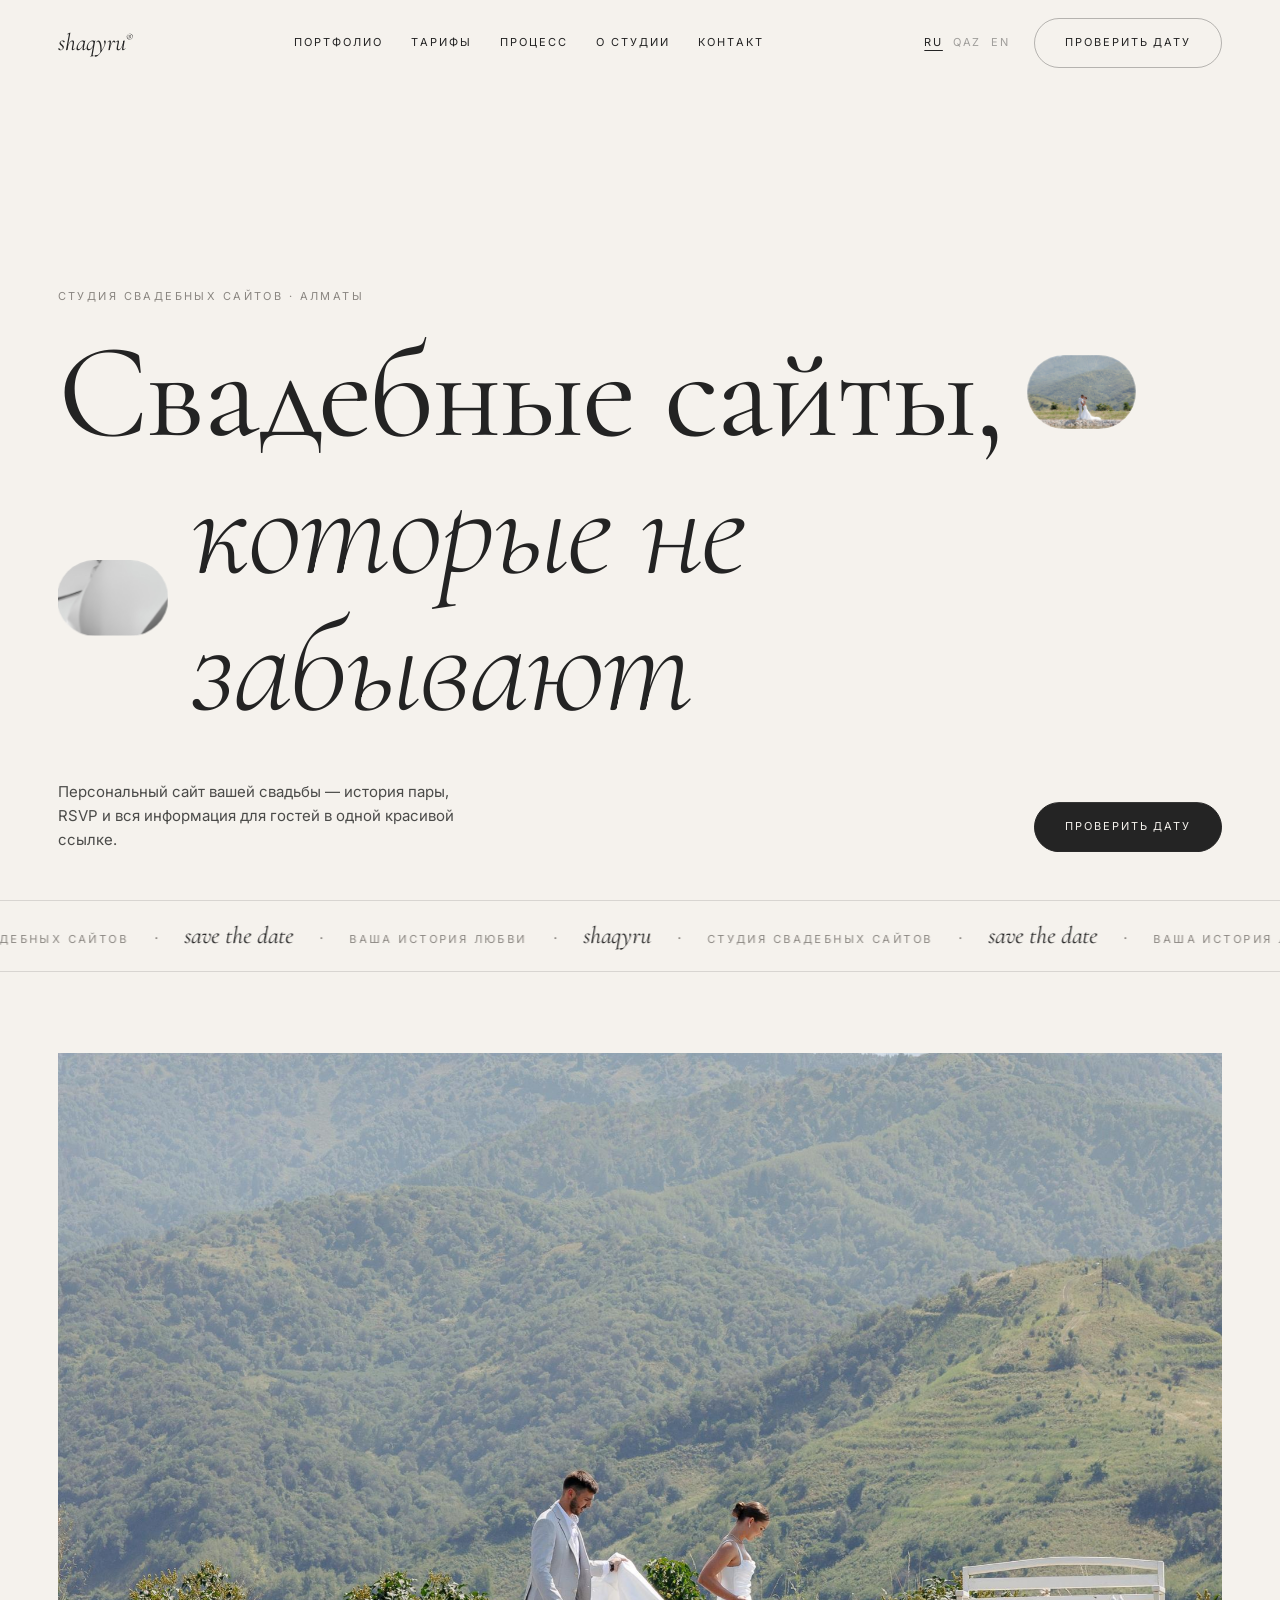
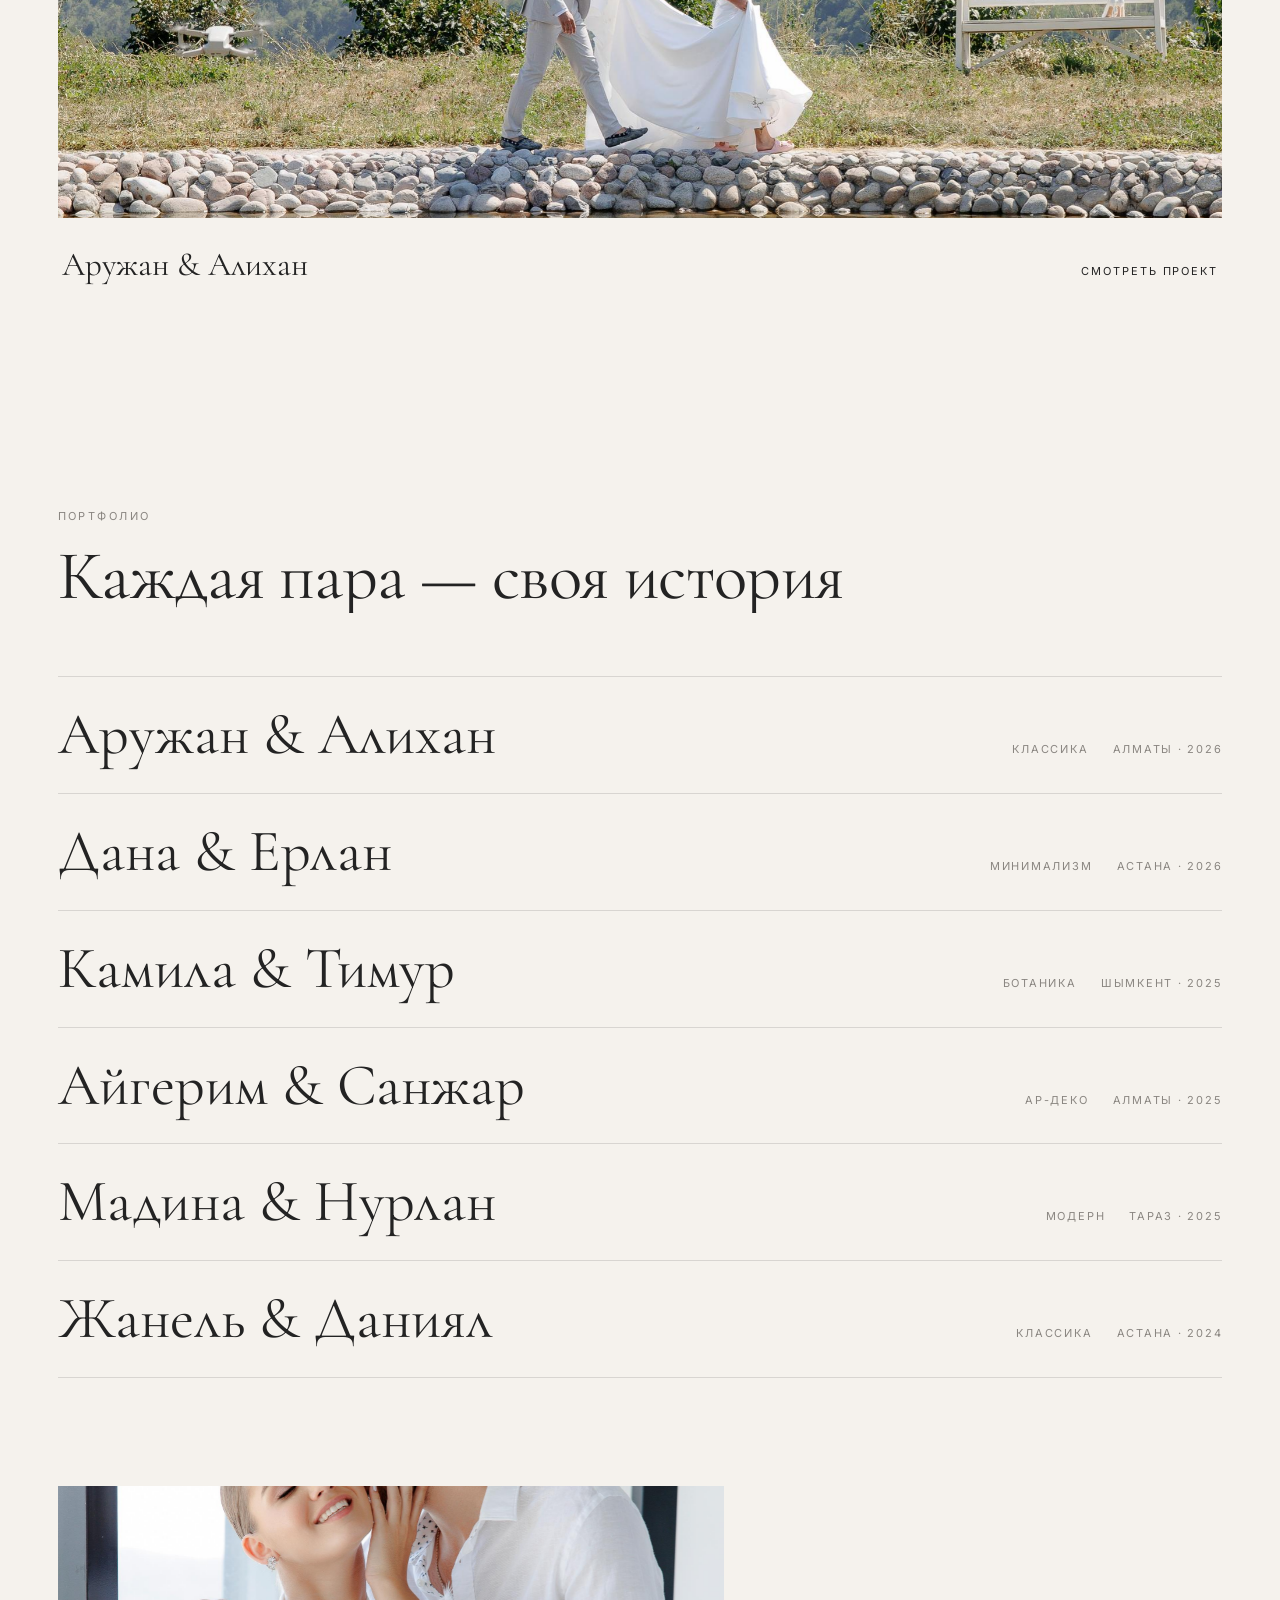
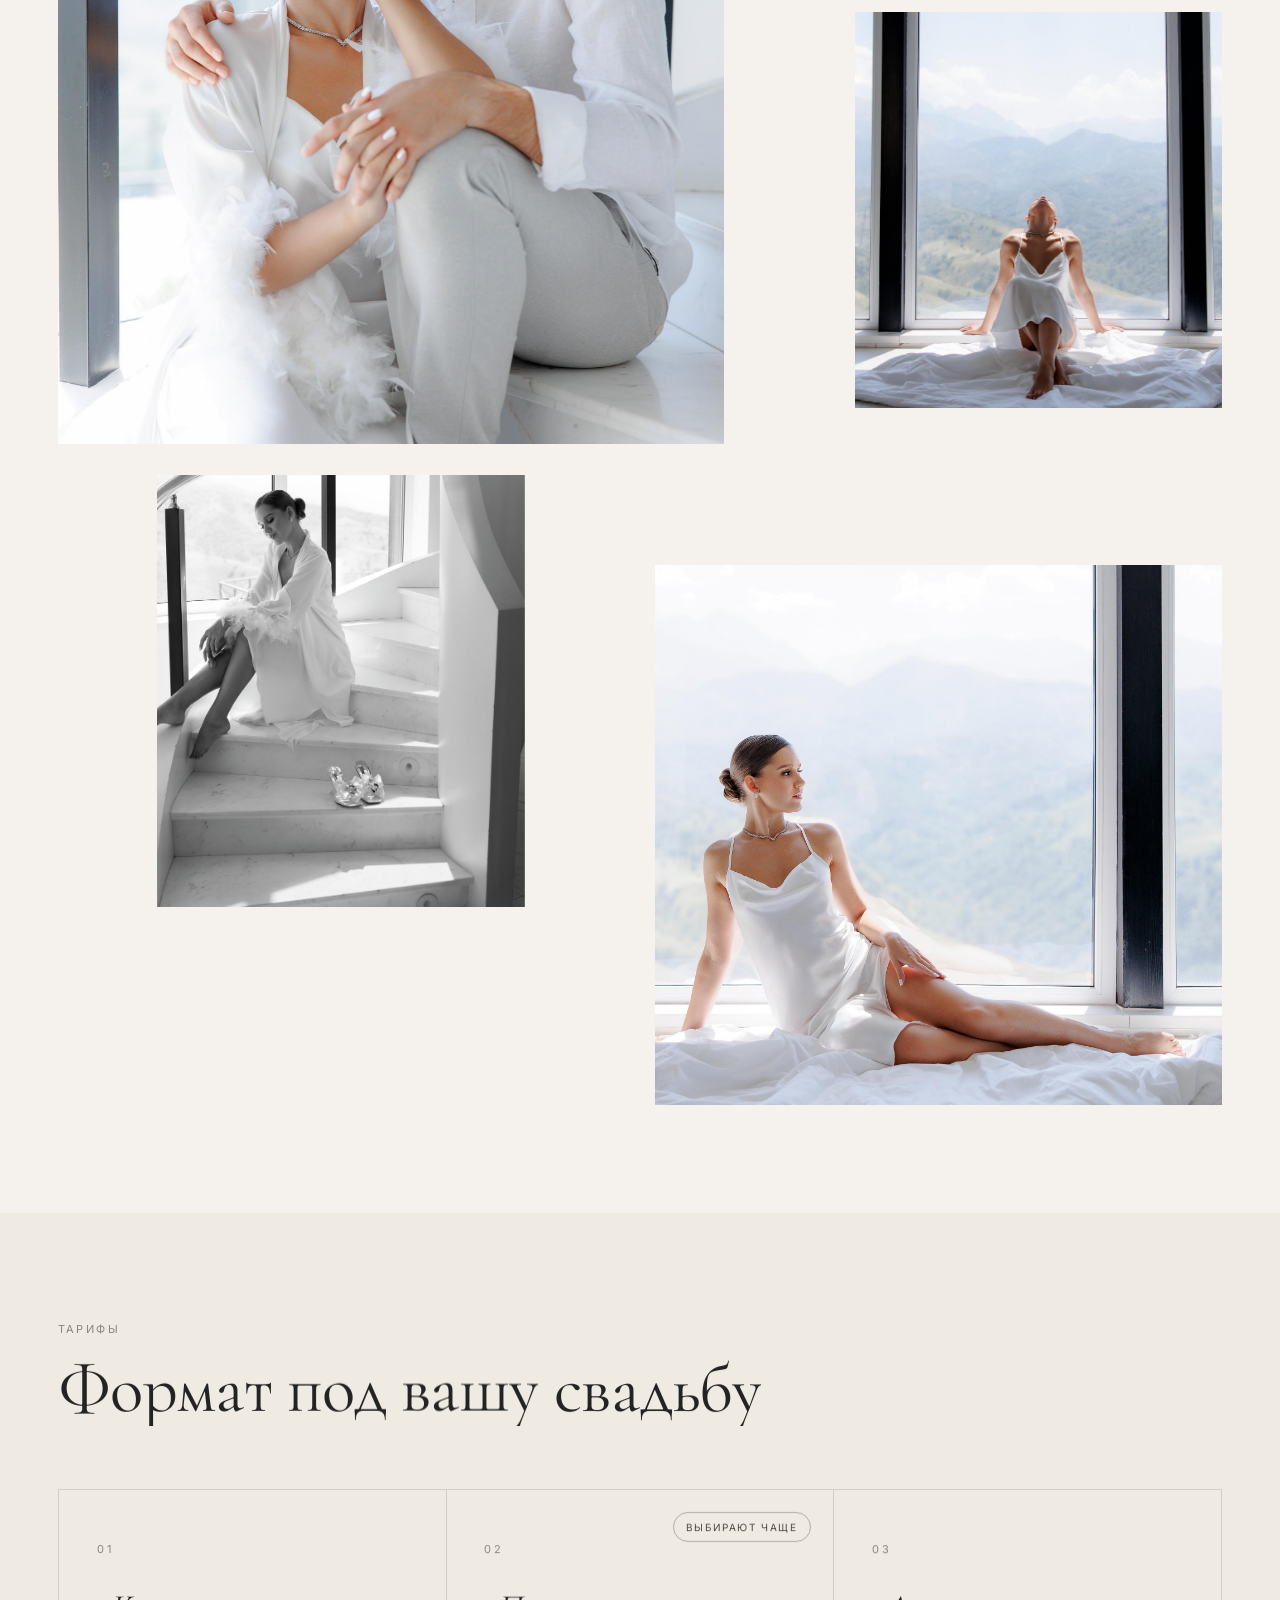
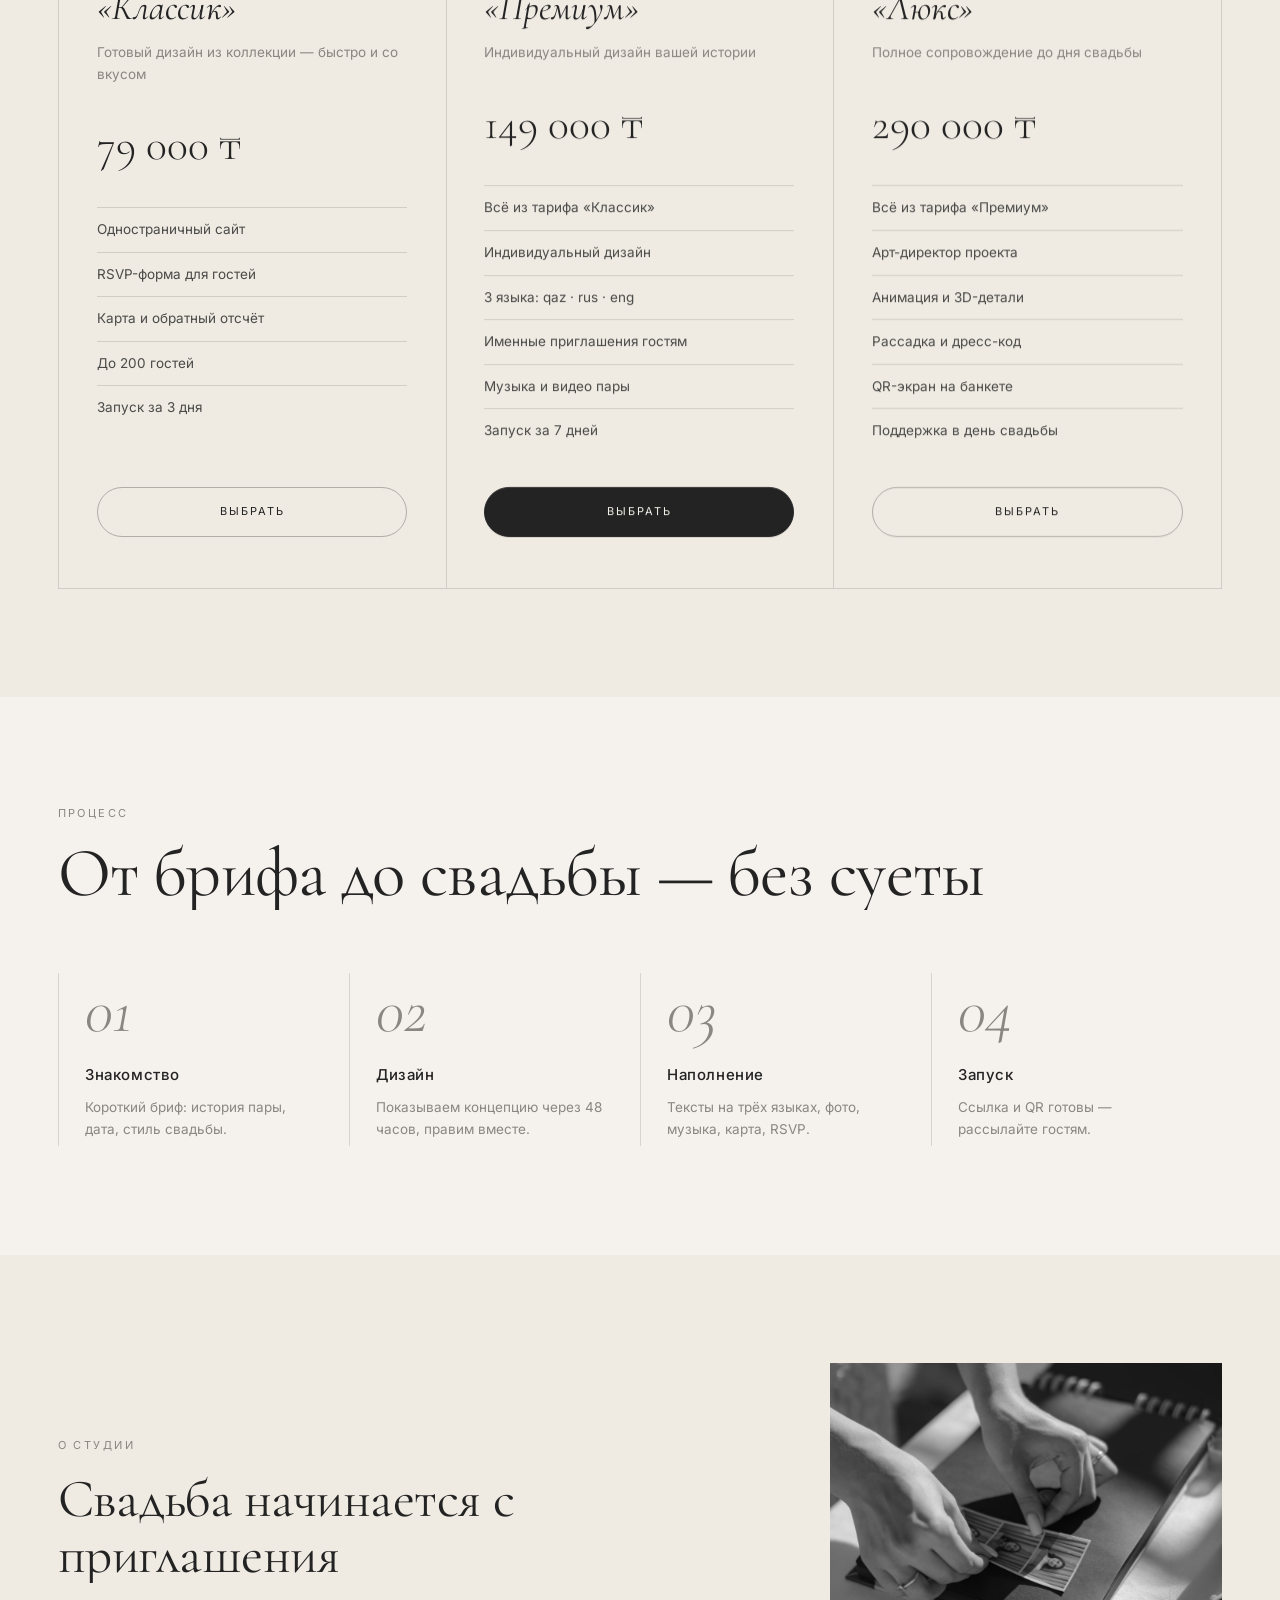
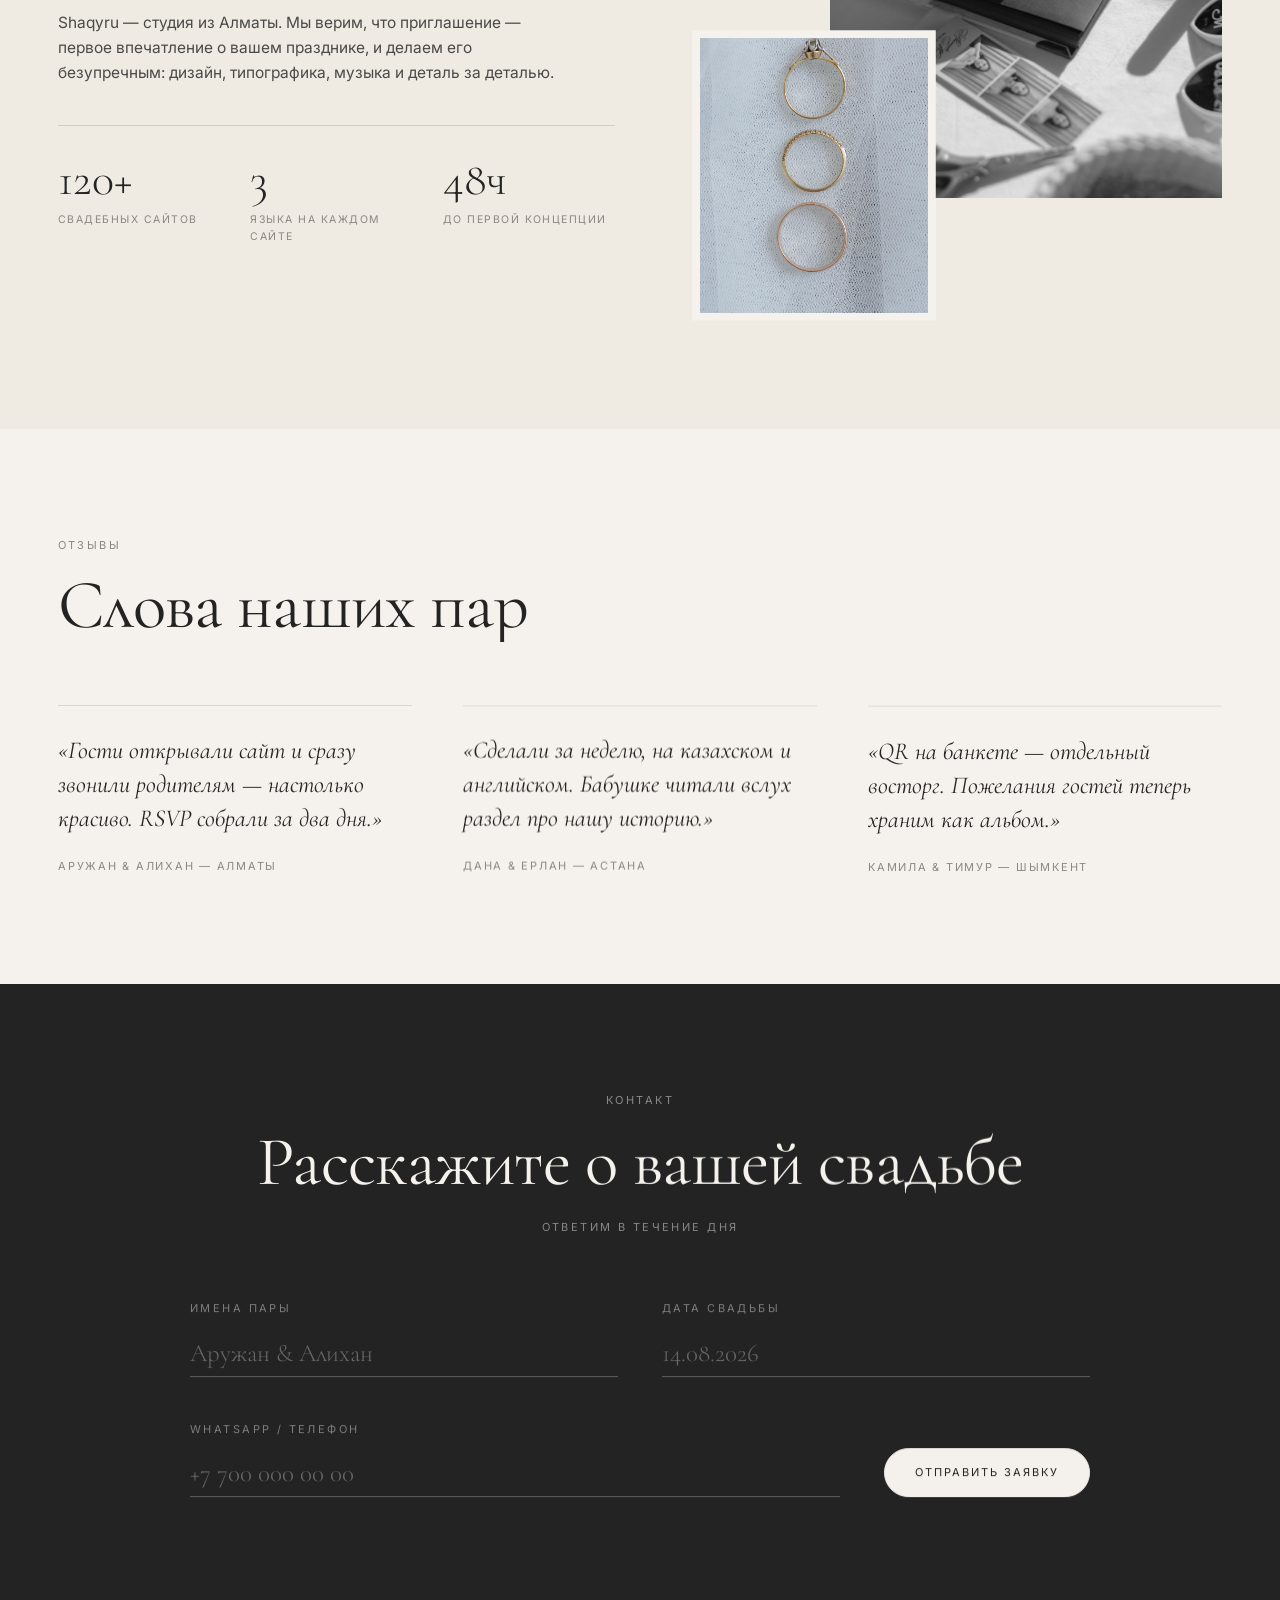
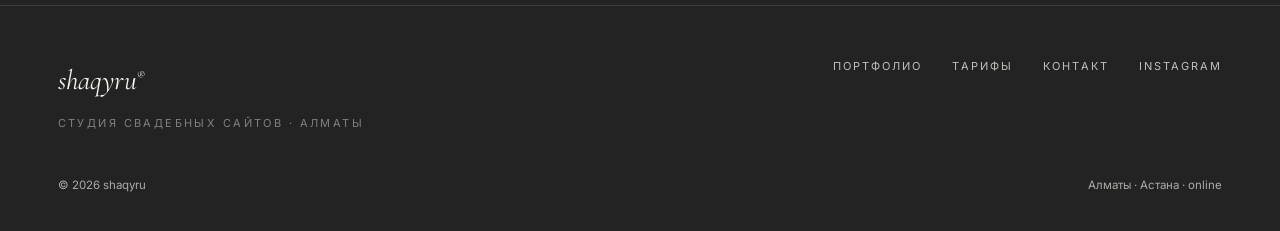
==== index.html @ 5da6c133 "Close 10K-checklist gaps: mobile menu, page transitions, OG, 404, magnetic pills Fullscreen mobile m" ====
<!DOCTYPE html>
<html lang="ru">
<head>
<meta charset="utf-8">
<meta name="viewport" content="width=device-width, initial-scale=1">
<script>document.documentElement.classList.add('js')</script>
<title>shaqyru — студия свадебных сайтов</title>
<meta name="description" content="Персональные свадебные сайты: история пары, RSVP и вся информация для гостей в одной красивой ссылке. Алматы · Астана · online.">
<meta property="og:title" content="shaqyru — студия свадебных сайтов">
<meta property="og:description" content="Персональный сайт вашей свадьбы — история пары, RSVP и вся информация для гостей в одной красивой ссылке.">
<meta property="og:type" content="website">
<meta property="og:url" content="https://yoodea.github.io/shaqyru/">
<meta property="og:image" content="https://yoodea.github.io/shaqyru/og.jpg">
<meta property="og:image:width" content="1200">
<meta property="og:image:height" content="630">
<meta name="twitter:card" content="summary_large_image">
<meta name="twitter:image" content="https://yoodea.github.io/shaqyru/og.jpg">
<link rel="preconnect" href="https://fonts.googleapis.com">
<link rel="preconnect" href="https://fonts.gstatic.com" crossorigin>
<link href="https://fonts.googleapis.com/css2?family=Cormorant+Garamond:ital,wght@0,300;0,400;0,500;1,300;1,400&family=Inter:wght@400;500&display=swap" rel="stylesheet">
<link rel="stylesheet" href="styles.css">
</head>
<body>

<!-- прелоадер: колонки цифр → 100 -->
<div id="preloader">
  <div class="brand">shaqyru</div>
  <div class="ldr-digits">
    <div class="ldr-col"><div class="stack"><span>0</span><span>3</span><span>6</span><span>1</span></div></div>
    <div class="ldr-col"><div class="stack"><span>0</span><span>5</span><span>2</span><span>8</span><span>0</span></div></div>
    <div class="ldr-col"><div class="stack"><span>0</span><span>7</span><span>4</span><span>9</span><span>6</span><span>0</span></div></div>
    <div class="ldr-pct">%</div>
  </div>
</div>

<!-- навигация -->
<header class="nav">
  <a href="#top" class="nav-logo">shaqyru<sup style="font-size:10px; font-style:normal">®</sup></a>
  <nav class="nav-links">
    <a class="roll" data-i18n="nav_folio" href="#portfolio">Портфолио</a>
    <a class="roll" data-i18n="nav_price" href="#pricing">Тарифы</a>
    <a class="roll" data-i18n="nav_process" href="#process">Процесс</a>
    <a class="roll" data-i18n="nav_about" href="#about">О студии</a>
    <a class="roll" data-i18n="nav_contact" href="#contact">Контакт</a>
  </nav>
  <div class="nav-right">
    <div class="lang">
      <button data-lang="ru" class="on">RU</button>
      <button data-lang="kk">QAZ</button>
      <button data-lang="en">EN</button>
    </div>
    <a href="#contact" class="pill ghost"><span class="lbl" data-i18n="nav_cta">Проверить дату</span></a>
    <button class="burger" aria-label="Меню" aria-expanded="false"><span></span><span></span></button>
  </div>
</header>

<!-- мобильное меню -->
<div id="mmenu" aria-hidden="true">
  <nav class="mmenu-links">
    <a data-i18n="nav_folio" href="#portfolio">Портфолио</a>
    <a data-i18n="nav_price" href="#pricing">Тарифы</a>
    <a data-i18n="nav_process" href="#process">Процесс</a>
    <a data-i18n="nav_about" href="#about">О студии</a>
    <a data-i18n="nav_contact" href="#contact">Контакт</a>
  </nav>
  <div class="mmenu-foot label" data-i18n="footer_tag">студия свадебных сайтов · Алматы</div>
</div>

<!-- шторка перехода между страницами -->
<div id="veil"></div>

<!-- hero -->
<section class="hero" id="top">
  <div class="label hero-kicker" data-i18n="hero_kicker">Студия свадебных сайтов · Алматы</div>
  <h1 class="hero-title">
    <span class="line"><span class="inner"><span data-i18n="hero_l1">Свадебные сайты,</span><span class="hero-fig"><img src="uploads/Image from Kosaev (21).jpg" alt="" loading="eager"></span></span></span>
    <span class="line"><span class="inner"><span class="hero-fig"><img src="uploads/Image from Kosaev (13).jpg" alt="" loading="eager"></span><em data-i18n="hero_l2">которые не забывают</em></span></span>
  </h1>
  <div class="hero-foot">
    <p class="hero-sub" data-i18n="hero_sub">Персональный сайт вашей свадьбы — история пары, RSVP и вся информация для гостей в одной красивой ссылке.</p>
    <a href="#contact" class="pill solid"><span class="lbl" data-i18n="hero_cta">Проверить дату</span></a>
  </div>
</section>

<!-- бегущая строка -->
<div class="marquee" aria-hidden="true">
  <div class="track">
    <div class="chunk">
      <span class="serif">shaqyru</span><span class="dot">·</span>
      <span class="label">студия свадебных сайтов</span><span class="dot">·</span>
      <span class="serif">save the date</span><span class="dot">·</span>
      <span class="label">ваша история любви</span><span class="dot">·</span>
      <span class="serif">shaqyru</span><span class="dot">·</span>
      <span class="label">студия свадебных сайтов</span><span class="dot">·</span>
      <span class="serif">save the date</span><span class="dot">·</span>
      <span class="label">ваша история любви</span><span class="dot">·</span>
    </div>
    <div class="chunk">
      <span class="serif">shaqyru</span><span class="dot">·</span>
      <span class="label">студия свадебных сайтов</span><span class="dot">·</span>
      <span class="serif">save the date</span><span class="dot">·</span>
      <span class="label">ваша история любви</span><span class="dot">·</span>
      <span class="serif">shaqyru</span><span class="dot">·</span>
      <span class="label">студия свадебных сайтов</span><span class="dot">·</span>
      <span class="serif">save the date</span><span class="dot">·</span>
      <span class="label">ваша история любви</span><span class="dot">·</span>
    </div>
  </div>
</div>

<!-- избранный проект -->
<section class="feature" style="padding-top:clamp(60px,9vh,110px)">
  <a href="project.html" class="feature-img rv-img" style="display:block">
    <div class="par"><div class="zoom"><img src="uploads/Image from Kosaev (20).jpg" alt="Аружан и Алихан — свадебный сайт"></div></div>
    <div class="flare"></div>
  </a>
  <div class="feature-meta">
    <span class="name">Аружан &amp; Алихан</span>
    <a href="project.html" class="roll" data-i18n="see_project">Смотреть проект</a>
  </div>
</section>

<!-- портфолио -->
<section id="portfolio">
  <div class="sec-head">
    <span class="label" data-i18n="folio_label">Портфолио</span>
    <h2 class="sec-title" data-i18n="folio_title">Каждая пара — своя история</h2>
  </div>
  <div class="folio-list">
    <a class="folio-row" data-row="1" href="project.html">
      <span class="nm">Аружан &amp; Алихан</span>
      <span class="mt"><span>Классика</span><span>Алматы · 2026</span></span>
    </a>
    <a class="folio-row" data-row="2" href="project.html">
      <span class="nm">Дана &amp; Ерлан</span>
      <span class="mt"><span>Минимализм</span><span>Астана · 2026</span></span>
    </a>
    <a class="folio-row" data-row="3" href="project.html">
      <span class="nm">Камила &amp; Тимур</span>
      <span class="mt"><span>Ботаника</span><span>Шымкент · 2025</span></span>
    </a>
    <a class="folio-row" data-row="4" href="project.html">
      <span class="nm">Айгерим &amp; Санжар</span>
      <span class="mt"><span>Ар-деко</span><span>Алматы · 2025</span></span>
    </a>
    <a class="folio-row" data-row="5" href="project.html">
      <span class="nm">Мадина &amp; Нурлан</span>
      <span class="mt"><span>Модерн</span><span>Тараз · 2025</span></span>
    </a>
    <a class="folio-row" data-row="6" href="project.html">
      <span class="nm">Жанель &amp; Даниял</span>
      <span class="mt"><span>Классика</span><span>Астана · 2024</span></span>
    </a>
  </div>
  <div id="fprev">
    <div class="pane" data-pane="1"><img src="uploads/Image from Kosaev (20).jpg" alt=""></div>
    <div class="pane" data-pane="2"><img src="uploads/Image from Kosaev (17).jpg" alt=""></div>
    <div class="pane" data-pane="3"><img src="uploads/Image from Kosaev (11).jpg" alt=""></div>
    <div class="pane" data-pane="4"><img src="uploads/Image from Kosaev (14).jpg" alt=""></div>
    <div class="pane" data-pane="5"><img src="uploads/Image from Kosaev (10).jpg" alt=""></div>
    <div class="pane" data-pane="6"><img src="uploads/Image from Kosaev (4).jpg" alt=""></div>
  </div>
</section>

<!-- мозаика проектов -->
<section class="mosaic">
  <a href="project.html" class="mosaic-item m-a">
    <div class="feature-img rv-img" style="height:100%">
      <div class="par"><div class="zoom"><img src="uploads/Image from Kosaev (17).jpg" alt="Дана и Ерлан"></div></div>
      <div class="flare"></div>
    </div>
    <div class="cap"><span class="nm">Дана &amp; Ерлан</span><span class="label">Минимализм</span></div>
  </a>
  <a href="project.html" class="mosaic-item m-b">
    <div class="feature-img rv-img" style="height:100%">
      <div class="par"><div class="zoom"><img src="uploads/Image from Kosaev (11).jpg" alt="Камила и Тимур"></div></div>
      <div class="flare"></div>
    </div>
    <div class="cap"><span class="nm">Камила &amp; Тимур</span><span class="label">Ботаника</span></div>
  </a>
  <a href="project.html" class="mosaic-item m-c">
    <div class="feature-img rv-img" style="height:100%">
      <div class="par"><div class="zoom"><img src="uploads/Image from Kosaev (14).jpg" alt="Айгерим и Санжар"></div></div>
      <div class="flare"></div>
    </div>
    <div class="cap"><span class="nm">Айгерим &amp; Санжар</span><span class="label">Ар-деко</span></div>
  </a>
  <a href="project.html" class="mosaic-item m-d">
    <div class="feature-img rv-img" style="height:100%">
      <div class="par"><div class="zoom"><img src="uploads/Image from Kosaev (10).jpg" alt="Мадина и Нурлан"></div></div>
      <div class="flare"></div>
    </div>
    <div class="cap"><span class="nm">Мадина &amp; Нурлан</span><span class="label">Модерн</span></div>
  </a>
</section>

<!-- тарифы -->
<section id="pricing" class="pricing">
  <div class="sec-head">
    <span class="label" data-i18n="price_label">Тарифы</span>
    <h2 class="sec-title" data-i18n="price_title">Формат под вашу свадьбу</h2>
  </div>
  <div class="price-grid">
    <div class="price-card rv">
      <div class="num">01</div>
      <h3>«Классик»</h3>
      <p class="desc" data-i18n="t1_desc">Готовый дизайн из коллекции — быстро и со вкусом</p>
      <div class="amount">79 000 ₸</div>
      <ul>
        <li data-i18n="t1f1">Одностраничный сайт</li>
        <li data-i18n="t1f2">RSVP-форма для гостей</li>
        <li data-i18n="t1f3">Карта и обратный отсчёт</li>
        <li data-i18n="t1f4">До 200 гостей</li>
        <li data-i18n="t1f5">Запуск за 3 дня</li>
      </ul>
      <a href="#contact" class="pill ghost"><span class="lbl" data-i18n="t_cta">Выбрать</span></a>
    </div>
    <div class="price-card rv" data-d="120">
      <div class="badge" data-i18n="t_badge">выбирают чаще</div>
      <div class="num">02</div>
      <h3>«Премиум»</h3>
      <p class="desc" data-i18n="t2_desc">Индивидуальный дизайн вашей истории</p>
      <div class="amount">149 000 ₸</div>
      <ul>
        <li data-i18n="t2f1">Всё из тарифа «Классик»</li>
        <li data-i18n="t2f2">Индивидуальный дизайн</li>
        <li>3 языка: qaz · rus · eng</li>
        <li data-i18n="t2f4">Именные приглашения гостям</li>
        <li data-i18n="t2f5">Музыка и видео пары</li>
        <li data-i18n="t2f6">Запуск за 7 дней</li>
      </ul>
      <a href="#contact" class="pill solid"><span class="lbl" data-i18n="t_cta">Выбрать</span></a>
    </div>
    <div class="price-card rv" data-d="240">
      <div class="num">03</div>
      <h3>«Люкс»</h3>
      <p class="desc" data-i18n="t3_desc">Полное сопровождение до дня свадьбы</p>
      <div class="amount">290 000 ₸</div>
      <ul>
        <li data-i18n="t3f1">Всё из тарифа «Премиум»</li>
        <li data-i18n="t3f2">Арт-директор проекта</li>
        <li data-i18n="t3f3">Анимация и 3D-детали</li>
        <li data-i18n="t3f4">Рассадка и дресс-код</li>
        <li data-i18n="t3f5">QR-экран на банкете</li>
        <li data-i18n="t3f6">Поддержка в день свадьбы</li>
      </ul>
      <a href="#contact" class="pill ghost"><span class="lbl" data-i18n="t_cta">Выбрать</span></a>
    </div>
  </div>
</section>

<!-- процесс -->
<section id="process">
  <div class="sec-head">
    <span class="label" data-i18n="process_label">Процесс</span>
    <h2 class="sec-title" data-i18n="process_title">От брифа до свадьбы — без суеты</h2>
  </div>
  <div class="steps">
    <div class="step rv">
      <div class="n">01</div>
      <h3 data-i18n="s1t">Знакомство</h3>
      <p data-i18n="s1d">Короткий бриф: история пары, дата, стиль свадьбы.</p>
    </div>
    <div class="step rv" data-d="100">
      <div class="n">02</div>
      <h3 data-i18n="s2t">Дизайн</h3>
      <p data-i18n="s2d">Показываем концепцию через 48 часов, правим вместе.</p>
    </div>
    <div class="step rv" data-d="200">
      <div class="n">03</div>
      <h3 data-i18n="s3t">Наполнение</h3>
      <p data-i18n="s3d">Тексты на трёх языках, фото, музыка, карта, RSVP.</p>
    </div>
    <div class="step rv" data-d="300">
      <div class="n">04</div>
      <h3 data-i18n="s4t">Запуск</h3>
      <p data-i18n="s4d">Ссылка и QR готовы — рассылайте гостям.</p>
    </div>
  </div>
</section>

<!-- о студии -->
<section id="about" style="background:var(--cream-2)">
  <div class="about-grid">
    <div class="about-copy">
      <div class="sec-head" style="margin-bottom:28px">
        <span class="label" data-i18n="about_label">О студии</span>
        <h2 class="sec-title" data-i18n="about_title" style="font-size:clamp(34px,4.2vw,64px)">Свадьба начинается с приглашения</h2>
      </div>
      <p class="rv" data-i18n="about_p1">Shaqyru — студия из Алматы. Мы верим, что приглашение — первое впечатление о вашем празднике, и делаем его безупречным: дизайн, типографика, музыка и деталь за деталью.</p>
      <div class="stats rv" data-d="100">
        <div class="stat">
          <div class="v"><span data-count="120">0</span>+</div>
          <div class="l" data-i18n="st1">свадебных сайтов</div>
        </div>
        <div class="stat">
          <div class="v"><span data-count="3">0</span></div>
          <div class="l" data-i18n="st2">языка на каждом сайте</div>
        </div>
        <div class="stat">
          <div class="v"><span data-count="48">0</span>ч</div>
          <div class="l" data-i18n="st3">до первой концепции</div>
        </div>
      </div>
    </div>
    <div class="about-imgs">
      <div class="im1 rv-img"><div class="par"><img src="uploads/Image from Kosaev (22).jpg" alt="Студия за работой"></div></div>
      <div class="im2 rv-img"><div class="par"><img src="uploads/Image from Kosaev (3).jpg" alt="Деталь приглашения"></div></div>
    </div>
  </div>
</section>

<!-- отзывы -->
<section>
  <div class="sec-head">
    <span class="label" data-i18n="rev_label">Отзывы</span>
    <h2 class="sec-title" data-i18n="rev_title">Слова наших пар</h2>
  </div>
  <div class="reviews-grid">
    <figure class="review rv">
      <blockquote>«Гости открывали сайт и сразу звонили родителям — настолько красиво. RSVP собрали за два дня.»</blockquote>
      <figcaption>Аружан &amp; Алихан — Алматы</figcaption>
    </figure>
    <figure class="review rv" data-d="120">
      <blockquote>«Сделали за неделю, на казахском и английском. Бабушке читали вслух раздел про нашу историю.»</blockquote>
      <figcaption>Дана &amp; Ерлан — Астана</figcaption>
    </figure>
    <figure class="review rv" data-d="240">
      <blockquote>«QR на банкете — отдельный восторг. Пожелания гостей теперь храним как альбом.»</blockquote>
      <figcaption>Камила &amp; Тимур — Шымкент</figcaption>
    </figure>
  </div>
</section>

<!-- контакт -->
<section id="contact" class="contact">
  <div class="contact-inner">
    <span class="label" style="display:block; margin-bottom:18px" data-i18n="contact_label">Контакт</span>
    <h2 class="sec-title" data-i18n="contact_title">Расскажите о вашей свадьбе</h2>
    <p class="label rv" style="margin-top:20px" data-i18n="f_note">Ответим в течение дня</p>
    <form id="leadForm" class="rv" data-d="120">
      <div class="f-row">
        <label class="f-cell">
          <span class="label" data-i18n="f_names">Имена пары</span>
          <input type="text" name="names" placeholder="Аружан & Алихан" autocomplete="off">
        </label>
        <label class="f-cell">
          <span class="label" data-i18n="f_date">Дата свадьбы</span>
          <input type="text" name="date" placeholder="14.08.2026" autocomplete="off">
        </label>
      </div>
      <div class="f-send">
        <label class="f-cell">
          <span class="label" data-i18n="f_phone">WhatsApp / телефон</span>
          <input type="tel" name="phone" placeholder="+7 700 000 00 00">
        </label>
        <button type="submit" class="pill light"><span class="lbl" data-i18n="f_btn">Отправить заявку</span></button>
      </div>
    </form>
    <div id="formDone">Рахмет!</div>
  </div>
</section>

<!-- футер -->
<footer>
  <div class="foot-top">
    <div>
      <div class="foot-brand">shaqyru<sup style="font-size:11px; font-style:normal">®</sup></div>
      <div class="label" style="margin-top:12px; color:rgba(245,242,237,.45)" data-i18n="footer_tag">студия свадебных сайтов · Алматы</div>
    </div>
    <div class="foot-links">
      <a class="roll" data-i18n="nav_folio" href="#portfolio">Портфолио</a>
      <a class="roll" data-i18n="nav_price" href="#pricing">Тарифы</a>
      <a class="roll" data-i18n="nav_contact" href="#contact">Контакт</a>
      <a class="roll" href="#top">Instagram</a>
    </div>
  </div>
  <div class="foot-bot">
    <span>© 2026 shaqyru</span>
    <span>Алматы · Астана · online</span>
  </div>
</footer>

<script>
window.SHQ_I18N = {
  kk: {
    nav_folio: 'Портфолио', nav_price: 'Тарифтер', nav_process: 'Кезеңдер', nav_about: 'Студия туралы', nav_contact: 'Байланыс', nav_cta: 'Күнді тексеру',
    hero_kicker: 'Үйлену тойы сайттарының студиясы · Алматы',
    hero_l1: 'Үйлену тойына арналған,', hero_l2: 'ұмытылмайтын сайттар',
    hero_sub: 'Тойыңыздың жеке сайты — жұптың тарихы, RSVP және қонақтарға қажет барлық ақпарат бір әдемі сілтемеде.',
    hero_cta: 'Күнді тексеру',
    see_project: 'Жобаны көру',
    folio_label: 'Портфолио', folio_title: 'Әр жұптың өз тарихы бар',
    price_label: 'Тарифтер', price_title: 'Тойыңызға лайық формат',
    t1_desc: 'Коллекциядағы дайын дизайн — жылдам әрі талғаммен',
    t2_desc: 'Сіздің тарихыңызға жеке дизайн',
    t3_desc: 'Той күніне дейін толық сүйемелдеу',
    t1f1: 'Бір беттік сайт', t1f2: 'Қонақтарға RSVP-форма', t1f3: 'Карта және кері санақ', t1f4: '200 қонаққа дейін', t1f5: '3 күнде іске қосу',
    t2f1: '«Классик» тарифінің бәрі', t2f2: 'Жеке дизайн', t2f4: 'Қонақтарға есімді шақырулар', t2f5: 'Жұптың әні мен видеосы', t2f6: '7 күнде іске қосу',
    t3f1: '«Премиум» тарифінің бәрі', t3f2: 'Жобаның арт-директоры', t3f3: 'Анимация мен 3D-детальдар', t3f4: 'Отырғызу және дресс-код', t3f5: 'Банкеттегі QR-экран', t3f6: 'Той күнгі қолдау',
    t_badge: 'жиі таңдайды', t_cta: 'Таңдау',
    process_label: 'Кезеңдер', process_title: 'Брифтен тойға дейін — абыржусыз',
    s1t: 'Танысу', s1d: 'Қысқа бриф: жұптың тарихы, күні, той стилі.',
    s2t: 'Дизайн', s2d: '48 сағатта тұжырымдама көрсетеміз, бірге түзейміз.',
    s3t: 'Мазмұн', s3d: 'Үш тілдегі мәтін, фото, музыка, карта, RSVP.',
    s4t: 'Іске қосу', s4d: 'Сілтеме мен QR дайын — қонақтарға жіберіңіз.',
    about_label: 'Студия туралы', about_title: 'Той шақырудан басталады',
    about_p1: 'Shaqyru — Алматыдағы студия. Шақыру — тойыңыз туралы алғашқы әсер деп сенеміз, сондықтан оны мінсіз жасаймыз: дизайн, типографика, музыка және әр детальді ойластырамыз.',
    st1: 'үйлену тойы сайты', st2: 'тіл әр сайтта', st3: 'алғашқы тұжырымдамаға дейін',
    rev_label: 'Пікірлер', rev_title: 'Жұптарымыздың сөзі',
    contact_label: 'Байланыс', contact_title: 'Тойыңыз туралы айтыңыз',
    f_note: 'Бір күн ішінде жауап береміз',
    f_names: 'Жұптың есімдері', f_date: 'Той күні', f_phone: 'WhatsApp / телефон', f_btn: 'Өтінім жіберу',
    footer_tag: 'шақыру сайттарының студиясы · Алматы'
  },
  en: {
    nav_folio: 'Portfolio', nav_price: 'Pricing', nav_process: 'Process', nav_about: 'About', nav_contact: 'Contact', nav_cta: 'Check the date',
    hero_kicker: 'Wedding website studio · Almaty',
    hero_l1: 'Wedding websites', hero_l2: 'they never forget',
    hero_sub: 'A personal website for your wedding — your story, RSVP and every guest detail in one beautiful link.',
    hero_cta: 'Check the date',
    see_project: 'See project',
    folio_label: 'Portfolio', folio_title: 'Every couple, their own story',
    price_label: 'Pricing', price_title: 'A format for your wedding',
    t1_desc: 'A design from our collection — fast and tasteful',
    t2_desc: 'A custom design of your story',
    t3_desc: 'Full care until the wedding day',
    t1f1: 'One-page website', t1f2: 'RSVP form for guests', t1f3: 'Map & countdown', t1f4: 'Up to 200 guests', t1f5: 'Live in 3 days',
    t2f1: 'Everything in «Classic»', t2f2: 'Custom design', t2f4: 'Personal guest invitations', t2f5: 'Your music & video', t2f6: 'Live in 7 days',
    t3f1: 'Everything in «Premium»', t3f2: 'Project art director', t3f3: 'Motion & 3D details', t3f4: 'Seating & dress code', t3f5: 'QR screen at the banquet', t3f6: 'Day-of support',
    t_badge: 'most popular', t_cta: 'Choose',
    process_label: 'Process', process_title: 'From brief to the big day',
    s1t: 'We meet', s1d: 'A short brief: your story, the date, the style.',
    s2t: 'Design', s2d: 'First concept in 48 hours, refined together.',
    s3t: 'Content', s3d: 'Copy in three languages, photos, music, map, RSVP.',
    s4t: 'Launch', s4d: 'Link and QR ready — send it to your guests.',
    about_label: 'About', about_title: 'A wedding begins with the invitation',
    about_p1: 'Shaqyru is a studio from Almaty. We believe the invitation is the first impression of your celebration — so we make it flawless: design, typography, music, detail by detail.',
    st1: 'wedding websites', st2: 'languages per site', st3: 'to the first concept',
    rev_label: 'Kind words', rev_title: 'From our couples',
    contact_label: 'Contact', contact_title: 'Tell us about your wedding',
    f_note: 'We reply within a day',
    f_names: 'Your names', f_date: 'Wedding date', f_phone: 'WhatsApp / phone', f_btn: 'Send request',
    footer_tag: 'wedding website studio · Almaty'
  }
};
</script>
<script src="assets/gsap.min.js"></script>
<script src="assets/ScrollTrigger.min.js"></script>
<script src="assets/lenis.min.js"></script>
<script src="main.js"></script>
</body>
</html>
---- styles.css ----
/* shaqyru — editorial redesign (референс: adovasio.it — GSAP + Lenis, крем/чернила) */

:root {
  --cream: #f5f2ed;
  --cream-2: #efeae2;
  --ink: #232323;
  --ink-soft: #4a4a48;
  --gray: #8a8681;
  --hairline: rgba(35, 35, 35, .14);
  --hairline-strong: rgba(35, 35, 35, .3);
  --pad: clamp(20px, 4.5vw, 64px);
  --serif: 'Cormorant Garamond', serif;
  --sans: 'Inter', 'Helvetica Neue', Helvetica, Arial, sans-serif;
  --ease-out: cubic-bezier(.22, 1, .36, 1);
  --ease-io: cubic-bezier(.77, 0, .175, 1);
}

* { box-sizing: border-box; }

html { height: 100%; }
html.lenis, html.lenis body { height: auto; }
.lenis.lenis-smooth { scroll-behavior: auto !important; }

body {
  margin: 0;
  background: var(--cream);
  color: var(--ink);
  font-family: var(--sans);
  font-size: 15px;
  line-height: 1.6;
  overflow-x: hidden;
  -webkit-font-smoothing: antialiased;
}

::selection { background: var(--ink); color: var(--cream); }

img { display: block; width: 100%; height: 100%; object-fit: cover; }

a { color: inherit; text-decoration: none; }
button { font: inherit; color: inherit; background: none; border: none; cursor: pointer; padding: 0; }

.label {
  font-size: 11px;
  letter-spacing: .22em;
  text-transform: uppercase;
  color: var(--gray);
}

/* ---------- кастомный курсор: точка + кольцо ---------- */
@media (pointer: fine) {
  html.js.has-cursor, html.js.has-cursor body,
  html.js.has-cursor a, html.js.has-cursor button,
  html.js.has-cursor input, html.js.has-cursor label { cursor: none; }
}
#cursor {
  position: fixed; left: 0; top: 0; z-index: 300;
  pointer-events: none;
  mix-blend-mode: difference;
  opacity: 0;
}
#cursor .c-dot, #cursor .c-ring {
  position: absolute; left: 0; top: 0;
  border-radius: 50%;
  transform: translate(-50%, -50%);
}
#cursor .c-dot {
  width: 6px; height: 6px;
  background: #fff;
}
#cursor .c-ring {
  width: 52px; height: 52px;
  border: 1.5px solid #fff;
  transition: width .35s var(--ease-out), height .35s var(--ease-out), opacity .35s;
}
#cursor.is-link .c-ring { width: 76px; height: 76px; opacity: .85; }
#cursor.is-press .c-ring { width: 40px; height: 40px; }

/* ---------- след краски за курсором ---------- */
#paint {
  position: fixed; inset: 0; z-index: 95;
  width: 100vw; height: 100vh;
  pointer-events: none;
  mix-blend-mode: multiply;
}

/* ---------- preloader ---------- */
#preloader {
  position: fixed; inset: 0; z-index: 200;
  background: var(--ink); color: var(--cream);
  display: flex; align-items: flex-end; justify-content: space-between;
  padding: 40px var(--pad);
}
#preloader .brand {
  font-family: var(--serif); font-style: italic;
  font-size: clamp(26px, 3vw, 40px); line-height: 1;
}
.ldr-digits { display: flex; align-items: flex-end; }
.ldr-col {
  height: clamp(72px, 9vw, 130px);
  overflow: hidden;
}
.ldr-col .stack {
  display: flex; flex-direction: column;
}
.ldr-col .stack span {
  font-family: var(--serif); font-weight: 300;
  font-size: clamp(72px, 9vw, 130px); line-height: 1;
  height: clamp(72px, 9vw, 130px);
  display: flex; align-items: center; justify-content: center;
  min-width: .55em;
}
.ldr-pct { font-size: 13px; color: var(--gray); margin-left: 6px; margin-bottom: 8px; }

/* ---------- шторка перехода ---------- */
#veil {
  position: fixed; inset: 0; z-index: 190;
  background: var(--ink);
  transform: scaleY(0); transform-origin: top;
  pointer-events: none;
}

/* ---------- навигация ---------- */
header.nav {
  position: fixed; top: 0; left: 0; right: 0; z-index: 100;
  display: flex; align-items: center; justify-content: space-between;
  padding: 18px var(--pad);
  mix-blend-mode: normal;
  transition: background .4s ease, box-shadow .4s ease;
}
header.nav.scrolled {
  background: rgba(245, 242, 237, .88);
  backdrop-filter: blur(12px);
  -webkit-backdrop-filter: blur(12px);
}
.nav-logo {
  font-family: var(--serif); font-style: italic;
  font-size: 24px; line-height: 1;
}
.nav-links { display: flex; gap: 28px; }
.nav-right { display: flex; align-items: center; gap: 24px; }
.lang { display: flex; gap: 10px; }
.lang button {
  font-size: 11px; letter-spacing: .16em; text-transform: uppercase;
  opacity: .4; transition: opacity .25s;
}
.lang button.on { opacity: 1; text-decoration: underline; text-underline-offset: 4px; }
.lang button:hover { opacity: 1; }

/* letter-roll ссылки (как LetterSwitcher у adovasio) */
.roll {
  position: relative; display: inline-flex; overflow: hidden;
  font-size: 11px; letter-spacing: .18em; text-transform: uppercase;
}
.roll .ch { display: inline-block; position: relative; transition: transform .55s var(--ease-out); }
.roll .ch::after {
  content: attr(data-ch);
  position: absolute; left: 0; top: 100%;
}
.roll:hover .ch { transform: translateY(-100%); }

/* pill-кнопка с перекатом текста */
.pill {
  position: relative; display: inline-flex; align-items: center; justify-content: center;
  border-radius: 999px; padding: 15px 30px;
  font-size: 11px; letter-spacing: .18em; text-transform: uppercase;
  border: 1px solid var(--hairline-strong);
  overflow: hidden; cursor: pointer;
  transition: color .35s var(--ease-out), background .35s var(--ease-out), border-color .35s var(--ease-out);
}
.pill .lbl-mask { display: block; overflow: hidden; }
.pill .lbl { position: relative; display: inline-block; transition: transform .5s var(--ease-out); }
.pill .lbl::after {
  content: attr(data-txt);
  position: absolute; left: 50%; top: 100%; transform: translateX(-50%);
  white-space: nowrap;
}
.pill:hover .lbl { transform: translateY(-100%); }
.pill.solid { background: var(--ink); color: var(--cream); border-color: var(--ink); }
.pill.solid:hover { background: transparent; color: var(--ink); }
.pill.ghost:hover { background: var(--ink); color: var(--cream); border-color: var(--ink); }
.pill.light { background: var(--cream); color: var(--ink); border-color: var(--cream); }
.pill.light:hover { background: transparent; color: var(--cream); }

/* ---------- бургер и мобильное меню ---------- */
.burger {
  display: none;
  flex-direction: column; justify-content: center; gap: 6px;
  width: 40px; height: 40px; padding: 8px;
  position: relative; z-index: 120;
}
.burger span {
  display: block; height: 1.5px; width: 100%;
  background: currentColor;
  transition: transform .4s var(--ease-out), opacity .3s;
}
.burger.open { color: #f0e9db; }
.burger.open span:nth-child(1) { transform: translateY(3.75px) rotate(45deg); }
.burger.open span:nth-child(2) { transform: translateY(-3.75px) rotate(-45deg); }

#mmenu {
  position: fixed; inset: 0; z-index: 110;
  background: #1c1913; color: #f0e9db;
  display: flex; flex-direction: column; justify-content: center;
  padding: 0 var(--pad);
  visibility: hidden;
  clip-path: inset(0 0 100% 0);
}
.mmenu-links { display: flex; flex-direction: column; gap: 6px; }
.mmenu-links a {
  font-family: var(--serif); font-weight: 400;
  font-size: clamp(38px, 9vw, 64px); line-height: 1.25;
  color: #f0e9db;
  display: inline-block; overflow: hidden;
}
.mmenu-links a > span { display: inline-block; }
.mmenu-foot { position: absolute; bottom: 32px; left: var(--pad); color: #a5997f; }

@media (max-width: 900px) {
  .burger { display: flex; }
}

/* ---------- hero ---------- */
.hero {
  min-height: 100svh;
  display: flex; flex-direction: column; justify-content: flex-end;
  padding: 120px var(--pad) 48px;
  position: relative;
}
.hero-title {
  margin: 0;
  font-family: var(--serif); font-weight: 400;
  font-size: clamp(52px, 10.5vw, 176px);
  line-height: 1.02; letter-spacing: -.015em;
}
.hero-title .line { display: block; overflow: hidden; }
.hero-title .line > .inner { display: inline-flex; align-items: center; gap: .18em; will-change: transform; }
.hero-title em { font-style: italic; font-weight: 300; }
.hero-fig {
  display: inline-block;
  width: clamp(64px, 8.5vw, 150px);
  height: clamp(44px, 5.8vw, 100px);
  border-radius: 999px;
  overflow: hidden; flex: none;
}
html.js .hero-fig { transform: scale(0); }
.hero-foot {
  display: flex; justify-content: space-between; align-items: flex-end;
  gap: 32px; margin-top: clamp(32px, 5vh, 64px); flex-wrap: wrap;
}
.hero-sub { max-width: 400px; color: var(--ink-soft); margin: 0; font-size: 15px; }
.hero-kicker { margin-bottom: 18px; }

/* ---------- бегущая строка ---------- */
.marquee {
  border-top: 1px solid var(--hairline);
  border-bottom: 1px solid var(--hairline);
  overflow: hidden; padding: 16px 0;
}
.marquee .track { display: flex; width: max-content; will-change: transform; }
.marquee .chunk {
  display: flex; align-items: baseline; gap: 26px; padding-right: 26px;
  white-space: nowrap;
}
.marquee .serif { font-family: var(--serif); font-style: italic; font-size: 24px; }
.marquee .dot { color: var(--gray); }

/* ---------- секции ---------- */
section { padding: clamp(90px, 12vh, 160px) var(--pad); }

.sec-head { margin-bottom: clamp(40px, 7vh, 80px); }
.sec-head .label { display: block; margin-bottom: 16px; }
.sec-title {
  margin: 0;
  font-family: var(--serif); font-weight: 400;
  font-size: clamp(38px, 5.4vw, 84px);
  line-height: 1.04; letter-spacing: -.01em;
}
.sec-title .w { display: inline-block; overflow: hidden; vertical-align: top; }
.sec-title .w > span { display: inline-block; will-change: transform; }

/* ---------- избранный проект ---------- */
.feature { padding-top: 0; }
.feature-img {
  position: relative; overflow: hidden;
  height: clamp(420px, 85vh, 860px);
  cursor: pointer;
}
.feature-img .par { position: absolute; left: 0; right: 0; top: -12%; bottom: -12%; will-change: transform; }
.feature-img .zoom { width: 100%; height: 100%; transition: transform .6s var(--ease-io); }
.feature-img:hover .zoom { transform: scale(1.045); }
/* flare — диагональный блик как у adovasio */
.flare { pointer-events: none; position: absolute; inset: 0; overflow: hidden; }
.flare::before {
  content: "";
  position: absolute; top: 112%; left: 112%;
  width: 220vw; height: 46%;
  transform: translate(-50%, -50%) rotate(-45deg);
  background: linear-gradient(rgba(255,255,255,0) 0%, rgba(255,255,255,.15) 35%, rgba(255,255,255,.28) 50%, rgba(255,255,255,.15) 65%, rgba(255,255,255,0) 100%);
  transition: none;
}
.feature-img:hover .flare::before,
.mosaic-item:hover .flare::before {
  top: -30%; left: -30%;
  transition: top .7s var(--ease-io), left .7s var(--ease-io);
}
.feature-meta {
  display: flex; justify-content: space-between; align-items: baseline;
  padding: 20px 4px 0; gap: 24px;
}
.feature-meta .name { font-family: var(--serif); font-size: clamp(22px, 2.6vw, 34px); }

/* ---------- портфолио-лист ---------- */
.folio-row {
  display: flex; align-items: baseline; justify-content: space-between; gap: 24px;
  padding: clamp(18px, 3vh, 30px) 0;
  border-top: 1px solid var(--hairline);
  position: relative;
  transition: padding-left .45s var(--ease-out), opacity .3s;
}
.folio-row:last-child { border-bottom: 1px solid var(--hairline); }
.folio-row .nm {
  font-family: var(--serif); font-weight: 400;
  font-size: clamp(30px, 4.6vw, 72px); line-height: 1.05;
  transition: font-style .2s;
}
.folio-row .mt { display: flex; gap: 24px; font-size: 11px; letter-spacing: .16em; text-transform: uppercase; color: var(--gray); white-space: nowrap; }
.folio-list:hover .folio-row { opacity: .35; }
.folio-list:hover .folio-row:hover { opacity: 1; padding-left: 20px; }
.folio-list:hover .folio-row:hover .nm { font-style: italic; }

/* плавающее превью */
#fprev {
  position: fixed; left: 0; top: 0; z-index: 90;
  width: clamp(220px, 24vw, 340px); aspect-ratio: 4 / 5;
  pointer-events: none; overflow: hidden;
  opacity: 0; will-change: transform;
}
#fprev .pane { position: absolute; inset: 0; opacity: 0; transition: opacity .3s ease; }
#fprev .pane.on { opacity: 1; }

/* ---------- мозаика проектов ---------- */
.mosaic {
  display: grid; grid-template-columns: repeat(12, 1fr);
  gap: clamp(16px, 2.4vw, 32px);
  padding-top: 0;
}
.mosaic-item { position: relative; overflow: hidden; cursor: pointer; display: block; }
.mosaic-item .par { position: absolute; left: 0; right: 0; top: -10%; bottom: -10%; will-change: transform; }
.mosaic-item .zoom { width: 100%; height: 100%; transition: transform .55s var(--ease-io); }
.mosaic-item:hover .zoom { transform: scale(1.05); }
.mosaic-item .cap { margin-top: 14px; display: flex; justify-content: space-between; gap: 16px; align-items: baseline; }
.mosaic-item .cap .nm { font-family: var(--serif); font-size: 22px; }
.m-a { grid-column: 1 / 8; height: clamp(320px, 62vh, 640px); }
.m-b { grid-column: 9 / 13; height: clamp(240px, 44vh, 460px); margin-top: clamp(60px, 14vh, 160px); }
.m-c { grid-column: 2 / 6; height: clamp(260px, 48vh, 500px); }
.m-d { grid-column: 7 / 13; height: clamp(320px, 60vh, 620px); margin-top: clamp(40px, 10vh, 120px); }

/* ---------- тарифы ---------- */
.pricing { background: var(--cream-2); }
.price-grid {
  display: grid; grid-template-columns: repeat(auto-fit, minmax(290px, 1fr));
  gap: 0; border: 1px solid var(--hairline);
}
.price-card {
  padding: clamp(32px, 4vw, 52px) clamp(26px, 3vw, 44px);
  display: flex; flex-direction: column;
  border-right: 1px solid var(--hairline);
  background: transparent;
  transition: background .5s ease;
  position: relative;
}
.price-card:last-child { border-right: none; }
.price-card:hover { background: rgba(255, 255, 255, .5); }
.price-card .num { font-size: 11px; letter-spacing: .2em; color: var(--gray); }
.price-card h3 {
  margin: 20px 0 6px;
  font-family: var(--serif); font-weight: 400; font-style: italic;
  font-size: clamp(30px, 2.8vw, 40px);
}
.price-card .desc { margin: 0 0 26px; color: var(--gray); font-size: 13.5px; }
.price-card .amount { font-family: var(--serif); font-weight: 300; font-size: clamp(36px, 3.4vw, 48px); margin-bottom: 26px; }
.price-card ul { list-style: none; margin: 0 0 34px; padding: 0; font-size: 13.5px; color: var(--ink-soft); }
.price-card li { padding: 11px 0; border-top: 1px solid var(--hairline); }
.price-card .pill { margin-top: auto; text-align: center; }
.badge {
  position: absolute; top: 22px; right: 22px;
  font-size: 10px; letter-spacing: .16em; text-transform: uppercase;
  border: 1px solid var(--hairline-strong); border-radius: 999px;
  padding: 6px 12px; color: var(--ink-soft);
}

/* ---------- процесс ---------- */
.steps { display: grid; grid-template-columns: repeat(auto-fit, minmax(230px, 1fr)); }
.step { border-left: 1px solid var(--hairline); padding: 6px 30px 6px 26px; }
.step .n {
  font-family: var(--serif); font-style: italic; font-weight: 300;
  font-size: clamp(48px, 5vw, 72px); line-height: 1; color: var(--gray);
}
.step h3 { margin: 20px 0 10px; font-size: 15px; font-weight: 500; letter-spacing: .04em; }
.step p { margin: 0; color: var(--gray); font-size: 13.5px; }

/* ---------- о студии ---------- */
.about-grid {
  display: grid; grid-template-columns: 1.05fr 1fr;
  gap: clamp(40px, 6vw, 100px); align-items: center;
}
.about-copy p { margin: 0 0 40px; color: var(--ink-soft); max-width: 520px; font-size: 15.5px; }
.stats { display: grid; grid-template-columns: repeat(3, 1fr); gap: 20px; border-top: 1px solid var(--hairline); padding-top: 30px; }
.stat .v { font-family: var(--serif); font-weight: 300; font-size: clamp(36px, 3.6vw, 52px); line-height: 1; }
.stat .l { margin-top: 10px; font-size: 10.5px; letter-spacing: .14em; text-transform: uppercase; color: var(--gray); }
.about-imgs { position: relative; height: clamp(400px, 62vh, 600px); }
.about-imgs .im1 { position: absolute; right: 0; top: 0; width: 74%; height: 78%; overflow: hidden; }
.about-imgs .im2 { position: absolute; left: 0; bottom: 0; width: 46%; height: 52%; overflow: hidden; border: 8px solid var(--cream); }
.about-imgs .par { position: absolute; left: 0; right: 0; top: -10%; bottom: -10%; will-change: transform; }

/* ---------- отзывы ---------- */
.reviews-grid { display: grid; grid-template-columns: repeat(auto-fit, minmax(270px, 1fr)); gap: clamp(28px, 4vw, 56px); }
.review { margin: 0; border-top: 1px solid var(--hairline); padding-top: 28px; }
.review blockquote {
  margin: 0 0 22px;
  font-family: var(--serif); font-style: italic; font-weight: 400;
  font-size: clamp(20px, 1.9vw, 26px); line-height: 1.4;
}
.review figcaption { font-size: 11px; letter-spacing: .16em; text-transform: uppercase; color: var(--gray); }

/* ---------- контакт ---------- */
.contact { background: var(--ink); color: var(--cream); }
.contact .label { color: rgba(245, 242, 237, .5); }
.contact .sec-title { color: var(--cream); }
.contact-inner { max-width: 900px; margin: 0 auto; text-align: center; }
.contact form { text-align: left; margin-top: clamp(40px, 7vh, 72px); }
.f-row { display: grid; grid-template-columns: 1fr 1fr; gap: 44px; margin-bottom: 44px; }
.f-cell { display: flex; flex-direction: column; gap: 12px; }
.f-cell .label { color: rgba(245, 242, 237, .45); }
.contact input {
  background: transparent; border: none;
  border-bottom: 1px solid rgba(245, 242, 237, .3);
  color: var(--cream);
  font-family: var(--serif); font-size: 25px; font-weight: 300;
  padding: 8px 0; outline: none; border-radius: 0;
  transition: border-color .3s;
}
.contact input:focus { border-bottom-color: var(--cream); }
.contact input::placeholder { color: rgba(245, 242, 237, .35); }
.f-send { display: grid; grid-template-columns: 1fr auto; gap: 44px; align-items: end; }
#formDone {
  display: none;
  font-family: var(--serif); font-style: italic;
  font-size: clamp(24px, 3vw, 34px);
  padding: 44px 0;
}

/* ---------- футер ---------- */
footer {
  background: var(--ink); color: rgba(245, 242, 237, .65);
  padding: 52px var(--pad) 36px;
  border-top: 1px solid rgba(245, 242, 237, .12);
}
.foot-top { display: flex; justify-content: space-between; align-items: flex-start; gap: 32px; flex-wrap: wrap; }
.foot-brand { font-family: var(--serif); font-style: italic; font-size: 28px; color: var(--cream); }
.foot-links { display: flex; gap: 30px; }
.foot-links .roll { color: rgba(245, 242, 237, .75); }
.foot-bot { display: flex; justify-content: space-between; gap: 24px; margin-top: 44px; font-size: 11.5px; }

/* ---------- reveal-примитивы (управляются GSAP; без JS остаются видимыми) ---------- */
html.js .rv { opacity: 0; transform: translateY(40px); will-change: transform, opacity; }
html.js .rv-img { clip-path: inset(0 0 100% 0); will-change: clip-path; }
.rv-img .par, .rv-img img { will-change: transform; }

/* ---------- project.html ---------- */
.proj-hero { padding: 170px var(--pad) 56px; }
.proj-tags { display: flex; gap: 34px; margin-top: 40px; padding-top: 26px; border-top: 1px solid var(--hairline); flex-wrap: wrap; }
.proj-shot { padding: 0 var(--pad); }
.proj-shot .feature-img { height: clamp(400px, 78vh, 800px); cursor: default; }
.proj-details { display: grid; grid-template-columns: 1.1fr 1fr; gap: clamp(40px, 6vw, 100px); }
.checks { display: flex; flex-direction: column; font-size: 14px; color: var(--ink-soft); align-self: end; }
.checks div { padding: 15px 0; border-top: 1px solid var(--hairline); display: flex; justify-content: space-between; gap: 24px; }
.checks div:last-child { border-bottom: 1px solid var(--hairline); }
.mob-grid { display: grid; grid-template-columns: repeat(auto-fit, minmax(230px, 1fr)); gap: 20px; padding-top: 0; }
.mob-grid .shot { height: clamp(420px, 68vh, 560px); position: relative; overflow: hidden; }
.mob-grid .shot:nth-child(2) { margin-top: clamp(28px, 6vh, 64px); }
.quote-sec { background: var(--cream-2); text-align: center; }
.quote-sec blockquote {
  margin: 0 auto 26px; max-width: 800px;
  font-family: var(--serif); font-style: italic; font-weight: 400;
  font-size: clamp(24px, 3vw, 38px); line-height: 1.35;
}
.cta-sec { background: var(--ink); color: var(--cream); text-align: center; }

/* ---------- responsive ---------- */
@media (max-width: 900px) {
  .nav-links { display: none; }
  .about-grid, .proj-details { grid-template-columns: 1fr; }
  .about-imgs { height: 62vw; }
  .m-a { grid-column: 1 / 13; }
  .m-b { grid-column: 3 / 13; margin-top: 0; }
  .m-c { grid-column: 1 / 9; }
  .m-d { grid-column: 1 / 13; margin-top: 0; }
  #fprev { display: none; }
  .folio-list:hover .folio-row { opacity: 1; }
}
@media (max-width: 640px) {
  .f-row, .f-send { grid-template-columns: 1fr; gap: 32px; }
  .stats { grid-template-columns: 1fr 1fr; }
  .folio-row .mt { display: none; }
  .hero-title { font-size: clamp(44px, 13vw, 76px); }
  header.nav .pill { display: none; }
  .nav-logo { font-size: 21px; }
}

@media (prefers-reduced-motion: reduce) {
  .rv { opacity: 1; transform: none; }
  .rv-img { clip-path: none; }
}
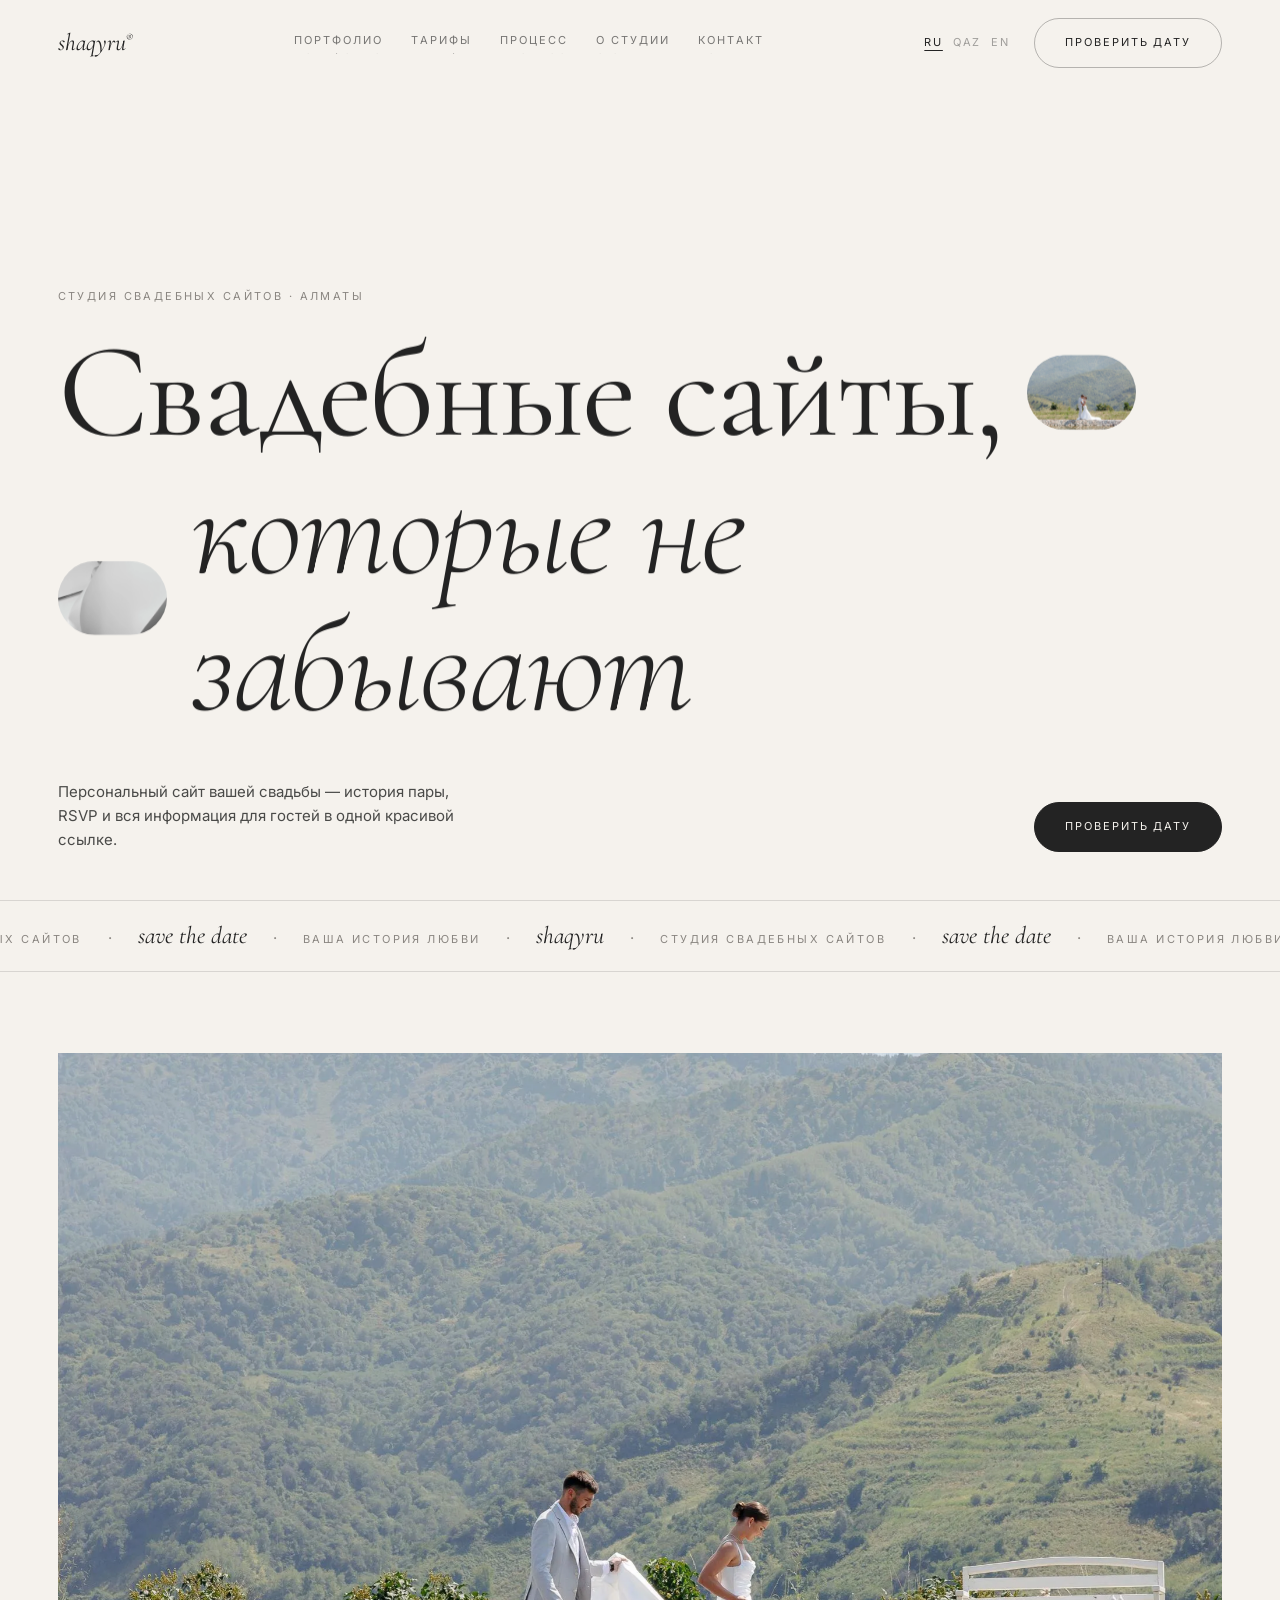
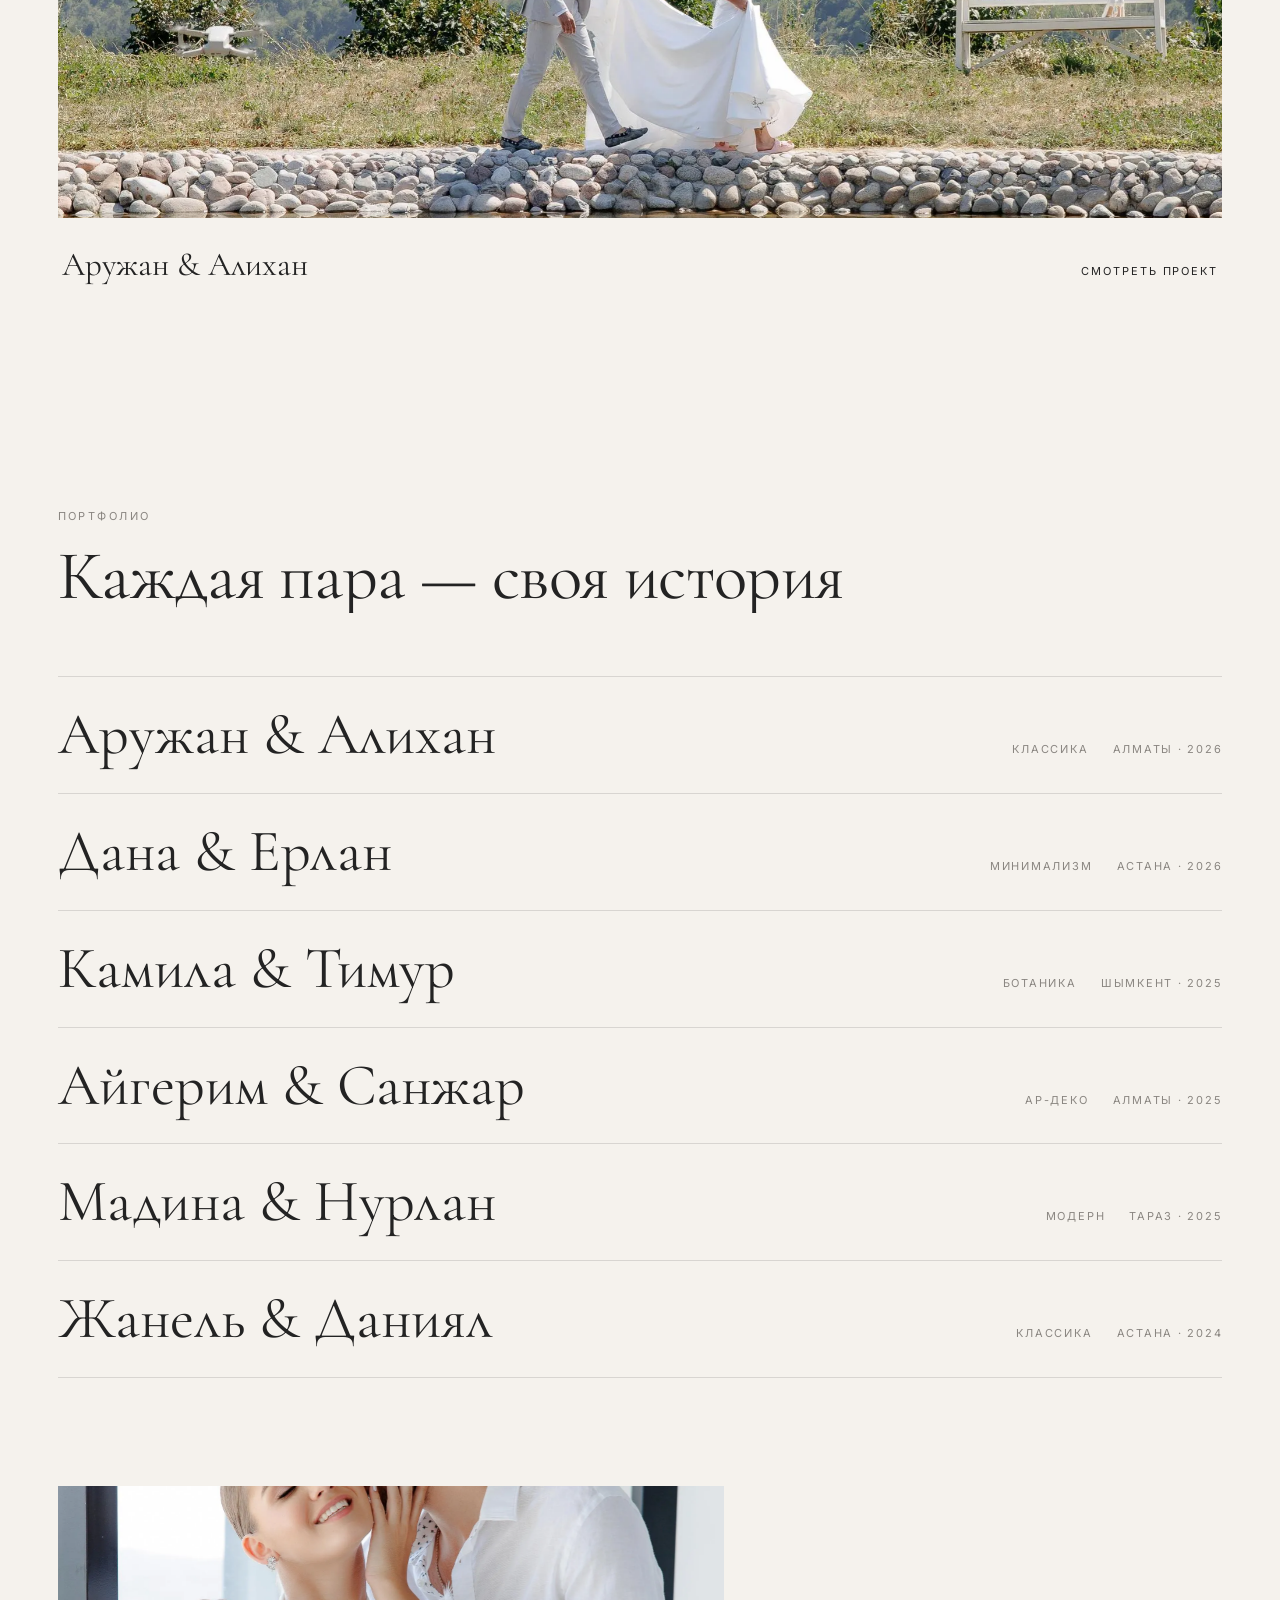
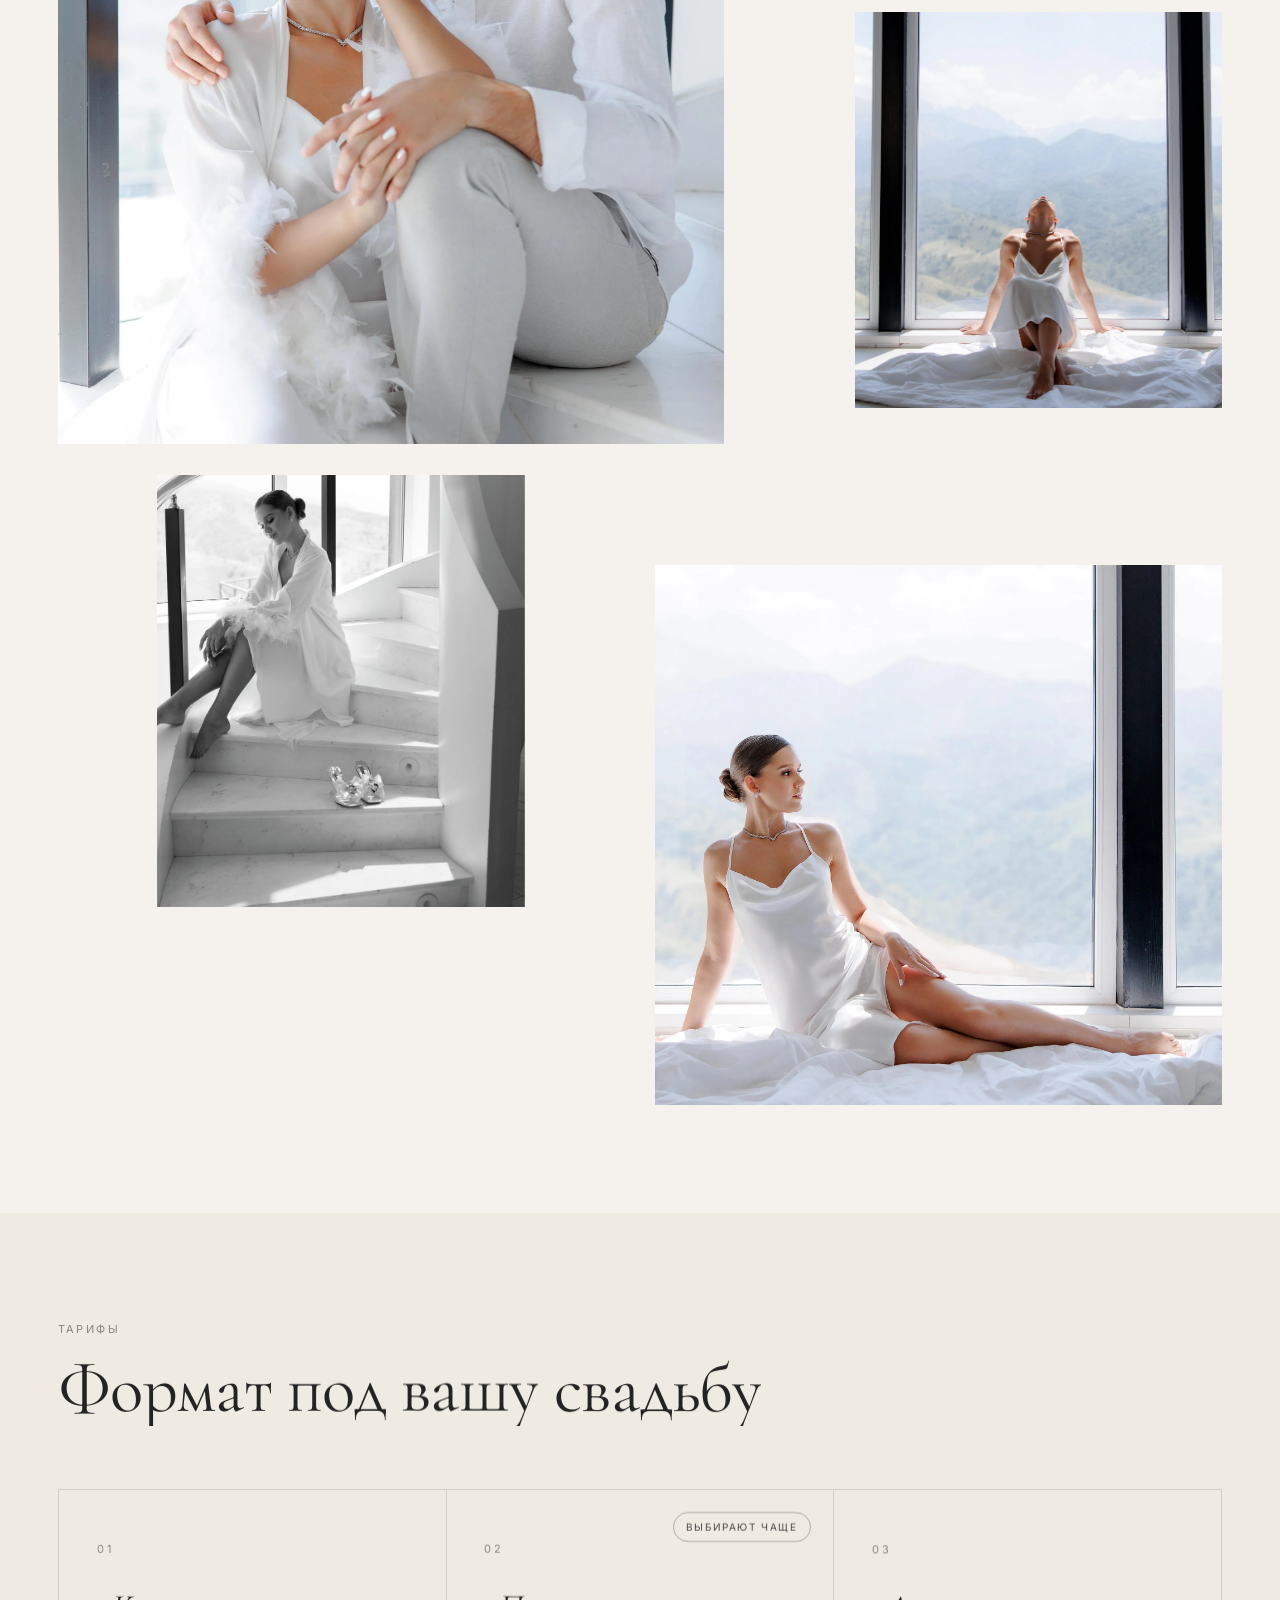
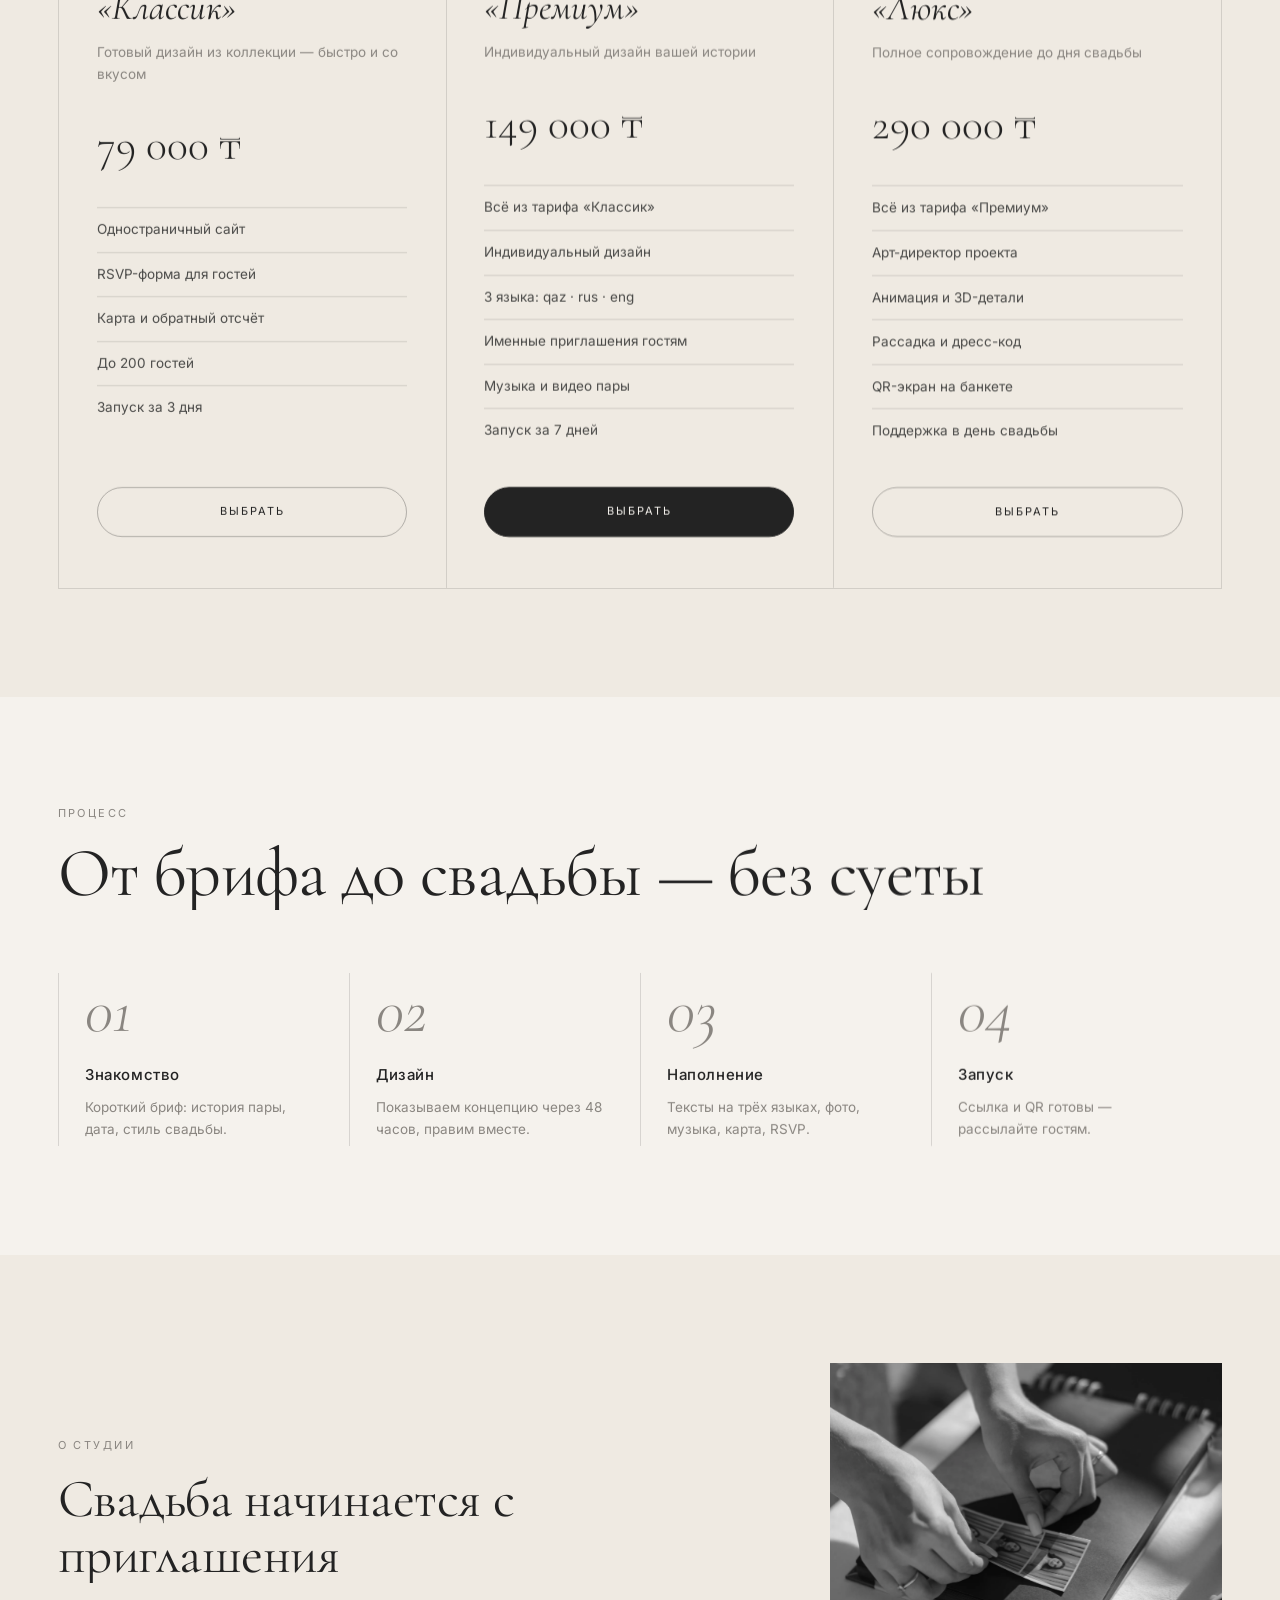
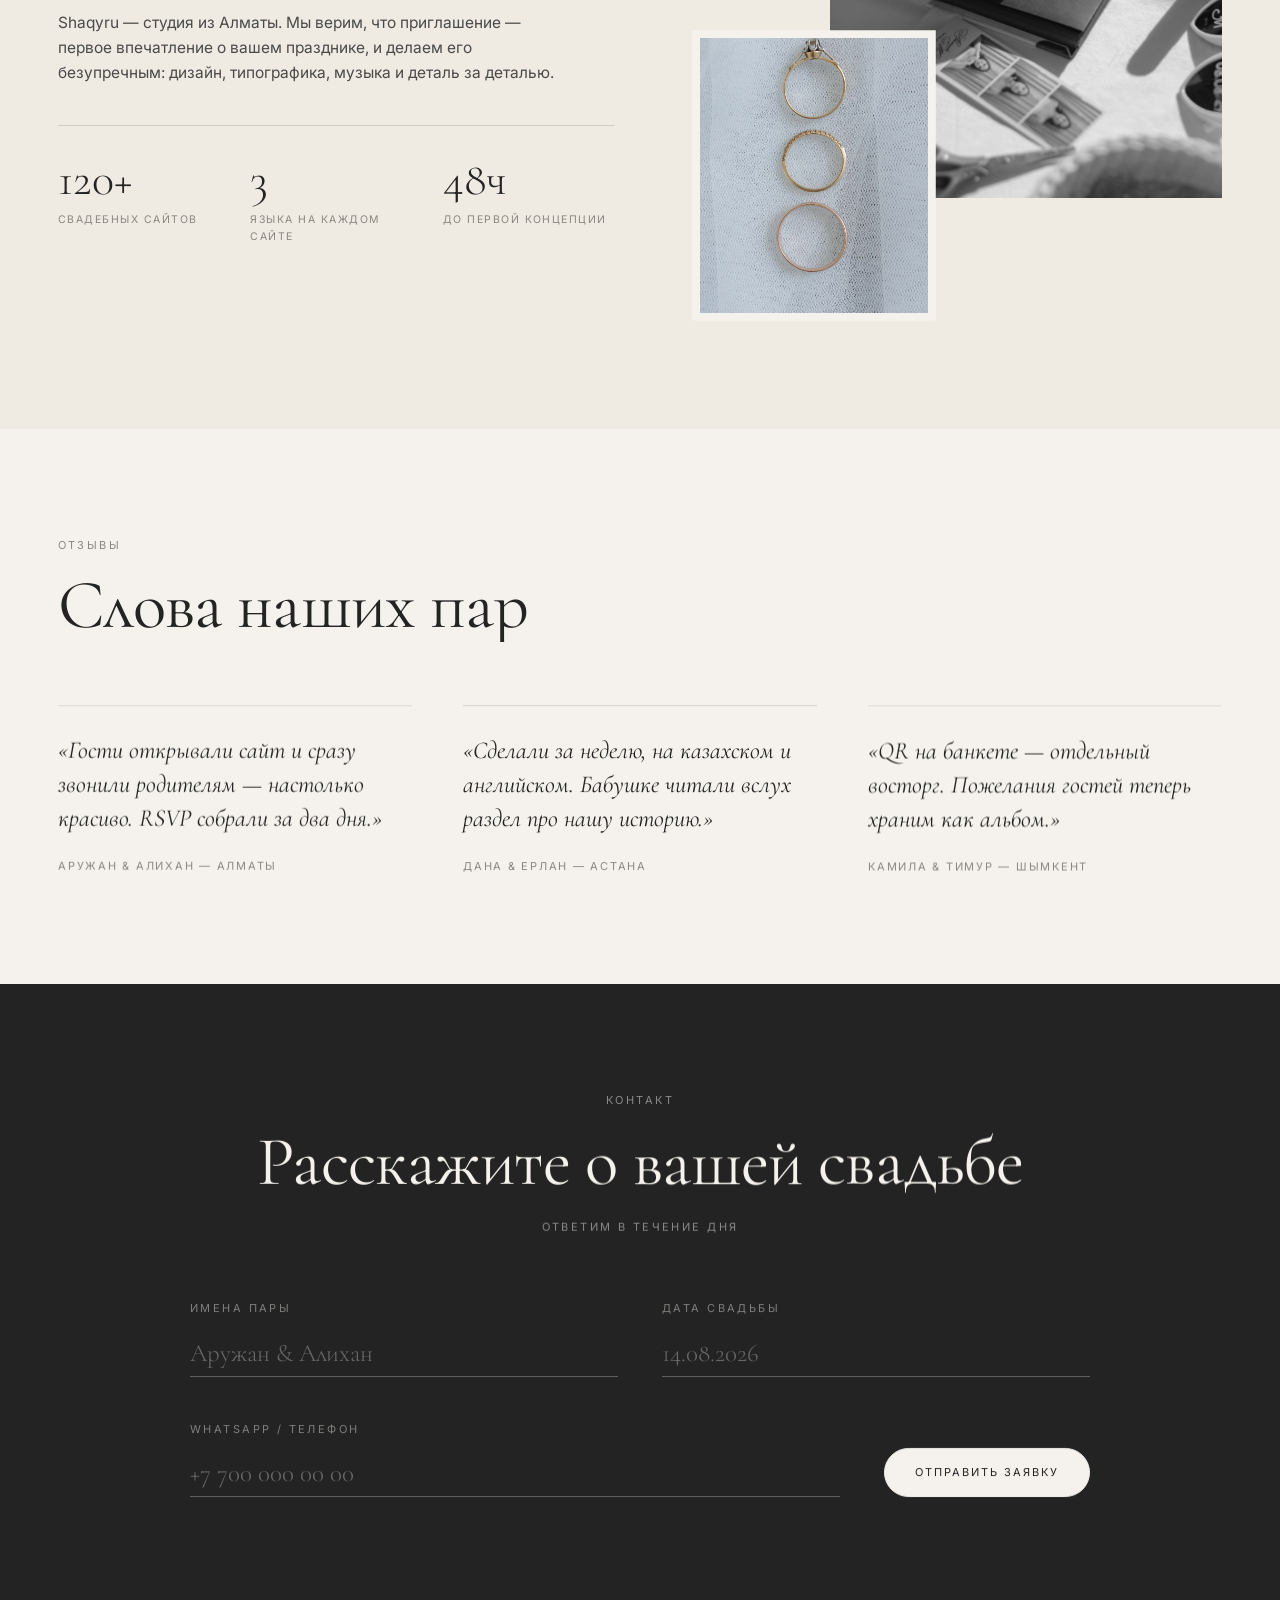
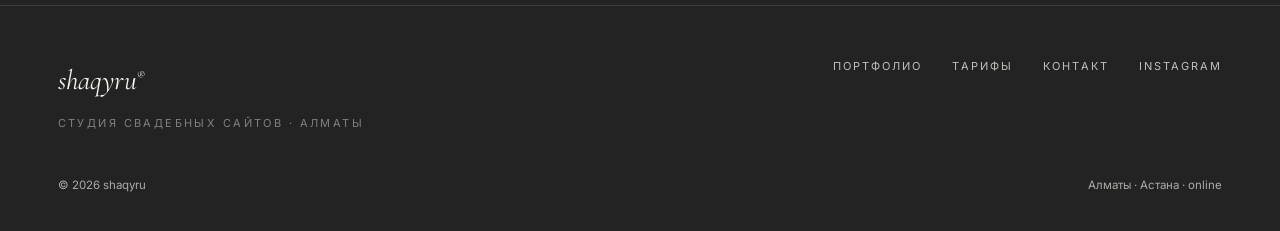
==== commit 46f616ac: "Convert photos to WebP (12 MB -> 9.3 MB) cwebp -q 80; og.jpg stays JPEG for chat compatibility.  Co-" ====
--- a/index.html
+++ b/index.html
@@ -73,8 +73,8 @@
 <section class="hero" id="top">
   <div class="label hero-kicker" data-i18n="hero_kicker">Студия свадебных сайтов · Алматы</div>
   <h1 class="hero-title">
-    <span class="line"><span class="inner"><span data-i18n="hero_l1">Свадебные сайты,</span><span class="hero-fig"><img src="uploads/Image from Kosaev (21).jpg" alt="" loading="eager"></span></span></span>
-    <span class="line"><span class="inner"><span class="hero-fig"><img src="uploads/Image from Kosaev (13).jpg" alt="" loading="eager"></span><em data-i18n="hero_l2">которые не забывают</em></span></span>
+    <span class="line"><span class="inner"><span data-i18n="hero_l1">Свадебные сайты,</span><span class="hero-fig"><img src="uploads/Image from Kosaev (21).webp" alt="" loading="eager"></span></span></span>
+    <span class="line"><span class="inner"><span class="hero-fig"><img src="uploads/Image from Kosaev (13).webp" alt="" loading="eager"></span><em data-i18n="hero_l2">которые не забывают</em></span></span>
   </h1>
   <div class="hero-foot">
     <p class="hero-sub" data-i18n="hero_sub">Персональный сайт вашей свадьбы — история пары, RSVP и вся информация для гостей в одной красивой ссылке.</p>
@@ -111,7 +111,7 @@
 <!-- избранный проект -->
 <section class="feature" style="padding-top:clamp(60px,9vh,110px)">
   <a href="project.html" class="feature-img rv-img" style="display:block">
-    <div class="par"><div class="zoom"><img src="uploads/Image from Kosaev (20).jpg" alt="Аружан и Алихан — свадебный сайт"></div></div>
+    <div class="par"><div class="zoom"><img src="uploads/Image from Kosaev (20).webp" alt="Аружан и Алихан — свадебный сайт"></div></div>
     <div class="flare"></div>
   </a>
   <div class="feature-meta">
@@ -153,12 +153,12 @@
     </a>
   </div>
   <div id="fprev">
-    <div class="pane" data-pane="1"><img src="uploads/Image from Kosaev (20).jpg" alt=""></div>
-    <div class="pane" data-pane="2"><img src="uploads/Image from Kosaev (17).jpg" alt=""></div>
-    <div class="pane" data-pane="3"><img src="uploads/Image from Kosaev (11).jpg" alt=""></div>
-    <div class="pane" data-pane="4"><img src="uploads/Image from Kosaev (14).jpg" alt=""></div>
-    <div class="pane" data-pane="5"><img src="uploads/Image from Kosaev (10).jpg" alt=""></div>
-    <div class="pane" data-pane="6"><img src="uploads/Image from Kosaev (4).jpg" alt=""></div>
+    <div class="pane" data-pane="1"><img src="uploads/Image from Kosaev (20).webp" alt=""></div>
+    <div class="pane" data-pane="2"><img src="uploads/Image from Kosaev (17).webp" alt=""></div>
+    <div class="pane" data-pane="3"><img src="uploads/Image from Kosaev (11).webp" alt=""></div>
+    <div class="pane" data-pane="4"><img src="uploads/Image from Kosaev (14).webp" alt=""></div>
+    <div class="pane" data-pane="5"><img src="uploads/Image from Kosaev (10).webp" alt=""></div>
+    <div class="pane" data-pane="6"><img src="uploads/Image from Kosaev (4).webp" alt=""></div>
   </div>
 </section>
 
@@ -166,28 +166,28 @@
 <section class="mosaic">
   <a href="project.html" class="mosaic-item m-a">
     <div class="feature-img rv-img" style="height:100%">
-      <div class="par"><div class="zoom"><img src="uploads/Image from Kosaev (17).jpg" alt="Дана и Ерлан"></div></div>
+      <div class="par"><div class="zoom"><img src="uploads/Image from Kosaev (17).webp" alt="Дана и Ерлан"></div></div>
       <div class="flare"></div>
     </div>
     <div class="cap"><span class="nm">Дана &amp; Ерлан</span><span class="label">Минимализм</span></div>
   </a>
   <a href="project.html" class="mosaic-item m-b">
     <div class="feature-img rv-img" style="height:100%">
-      <div class="par"><div class="zoom"><img src="uploads/Image from Kosaev (11).jpg" alt="Камила и Тимур"></div></div>
+      <div class="par"><div class="zoom"><img src="uploads/Image from Kosaev (11).webp" alt="Камила и Тимур"></div></div>
       <div class="flare"></div>
     </div>
     <div class="cap"><span class="nm">Камила &amp; Тимур</span><span class="label">Ботаника</span></div>
   </a>
   <a href="project.html" class="mosaic-item m-c">
     <div class="feature-img rv-img" style="height:100%">
-      <div class="par"><div class="zoom"><img src="uploads/Image from Kosaev (14).jpg" alt="Айгерим и Санжар"></div></div>
+      <div class="par"><div class="zoom"><img src="uploads/Image from Kosaev (14).webp" alt="Айгерим и Санжар"></div></div>
       <div class="flare"></div>
     </div>
     <div class="cap"><span class="nm">Айгерим &amp; Санжар</span><span class="label">Ар-деко</span></div>
   </a>
   <a href="project.html" class="mosaic-item m-d">
     <div class="feature-img rv-img" style="height:100%">
-      <div class="par"><div class="zoom"><img src="uploads/Image from Kosaev (10).jpg" alt="Мадина и Нурлан"></div></div>
+      <div class="par"><div class="zoom"><img src="uploads/Image from Kosaev (10).webp" alt="Мадина и Нурлан"></div></div>
       <div class="flare"></div>
     </div>
     <div class="cap"><span class="nm">Мадина &amp; Нурлан</span><span class="label">Модерн</span></div>
@@ -304,8 +304,8 @@
       </div>
     </div>
     <div class="about-imgs">
-      <div class="im1 rv-img"><div class="par"><img src="uploads/Image from Kosaev (22).jpg" alt="Студия за работой"></div></div>
-      <div class="im2 rv-img"><div class="par"><img src="uploads/Image from Kosaev (3).jpg" alt="Деталь приглашения"></div></div>
+      <div class="im1 rv-img"><div class="par"><img src="uploads/Image from Kosaev (22).webp" alt="Студия за работой"></div></div>
+      <div class="im2 rv-img"><div class="par"><img src="uploads/Image from Kosaev (3).webp" alt="Деталь приглашения"></div></div>
     </div>
   </div>
 </section>
--- a/styles.css
+++ b/styles.css
@@ -137,6 +137,18 @@
   font-size: 24px; line-height: 1;
 }
 .nav-links { display: flex; gap: 28px; }
+.nav-links .roll { opacity: .6; transition: opacity .3s; padding-bottom: 4px; position: relative; }
+.nav-links .roll::before {
+  content: "";
+  position: absolute; left: 0; bottom: 0;
+  width: 100%; height: 1px;
+  background: currentColor;
+  transform: scaleX(0); transform-origin: left;
+  transition: transform .45s var(--ease-out);
+}
+.nav-links .roll:hover { opacity: 1; }
+.nav-links .roll.active { opacity: 1; }
+.nav-links .roll.active::before { transform: scaleX(1); }
 .nav-right { display: flex; align-items: center; gap: 24px; }
 .lang { display: flex; gap: 10px; }
 .lang button {
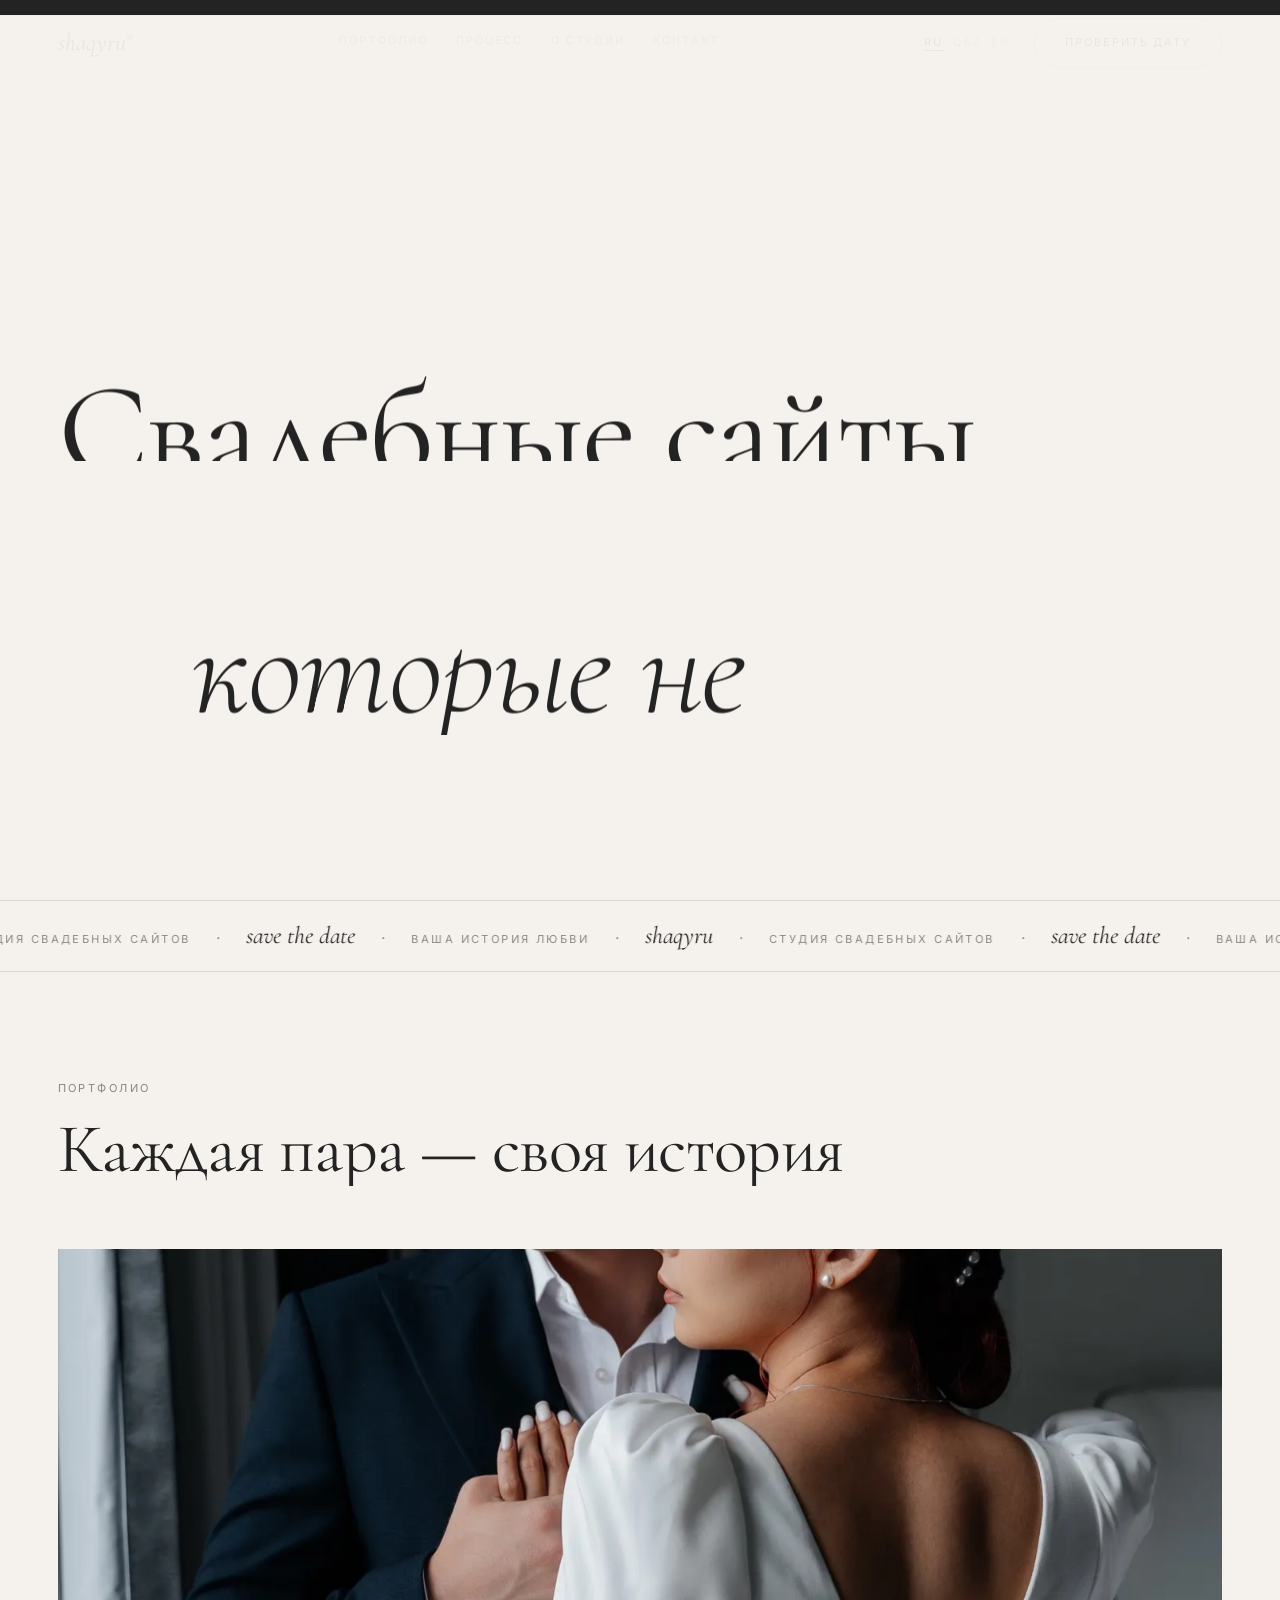
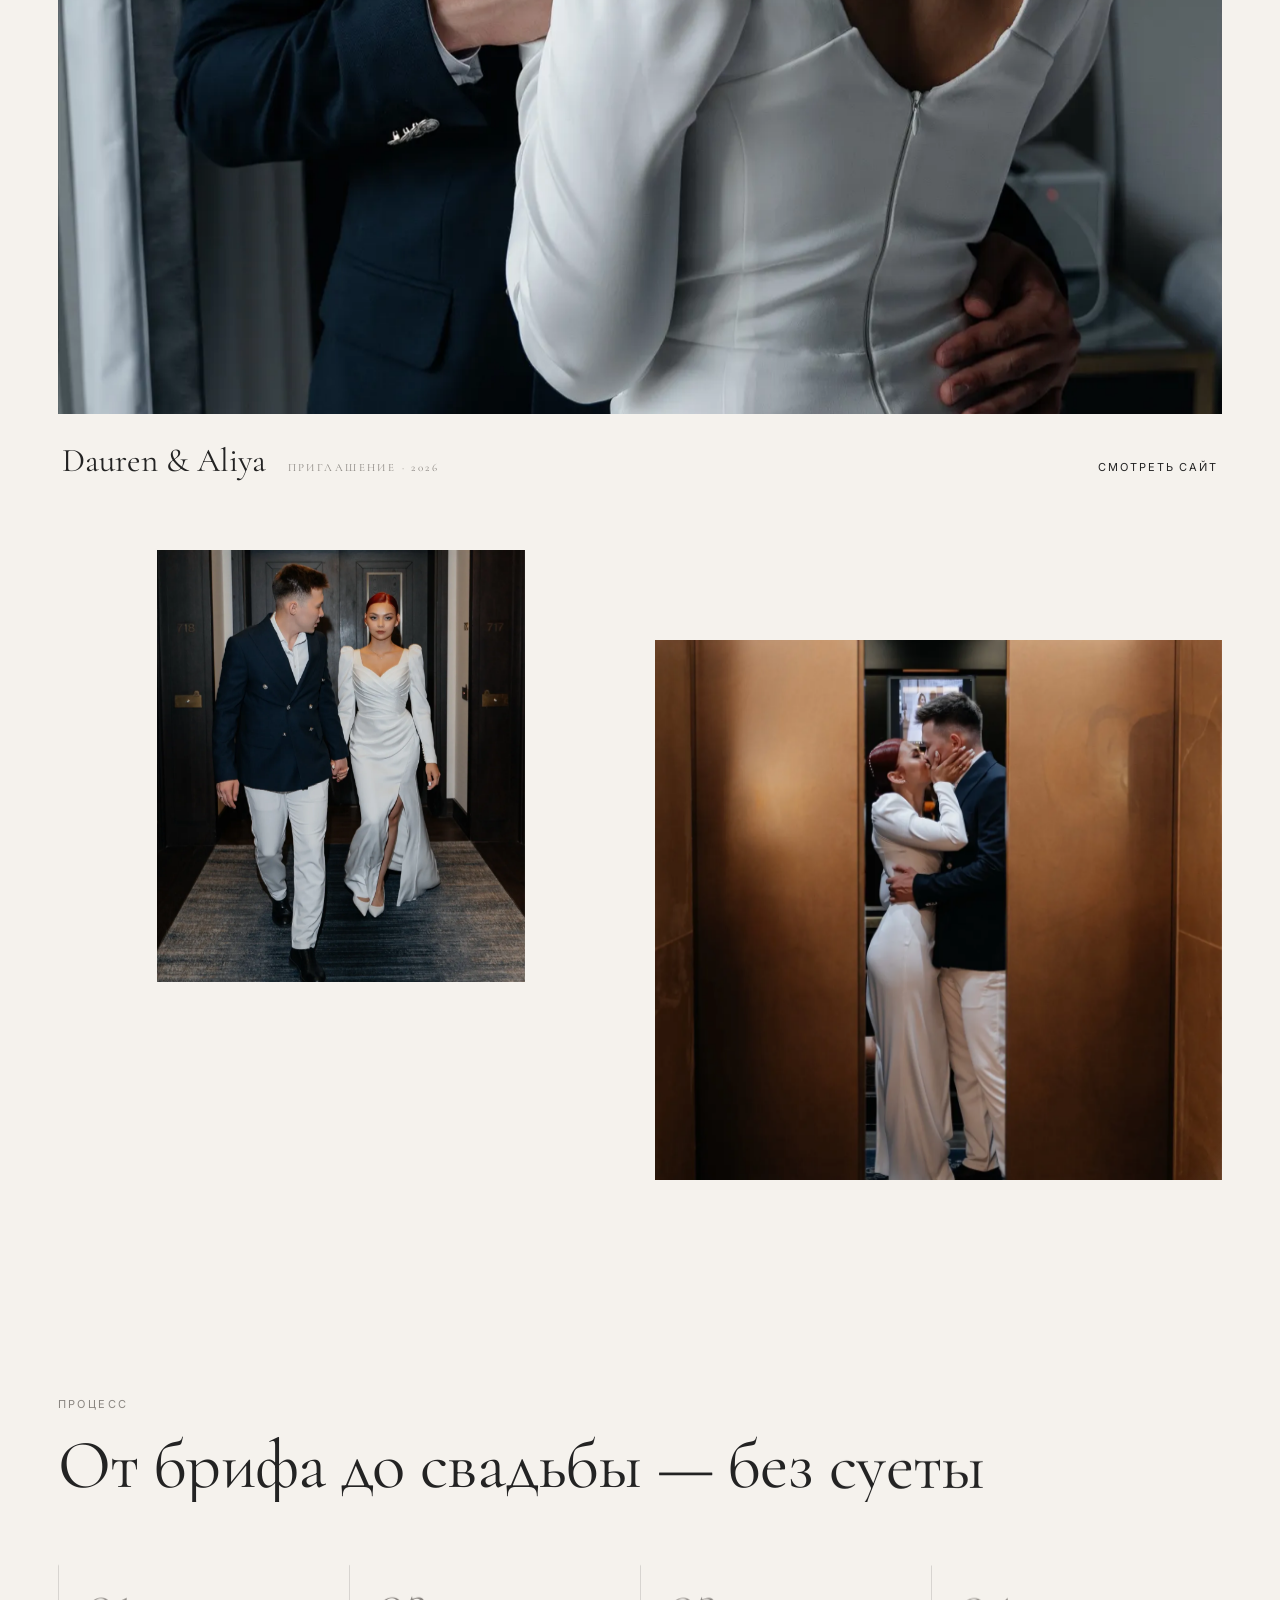
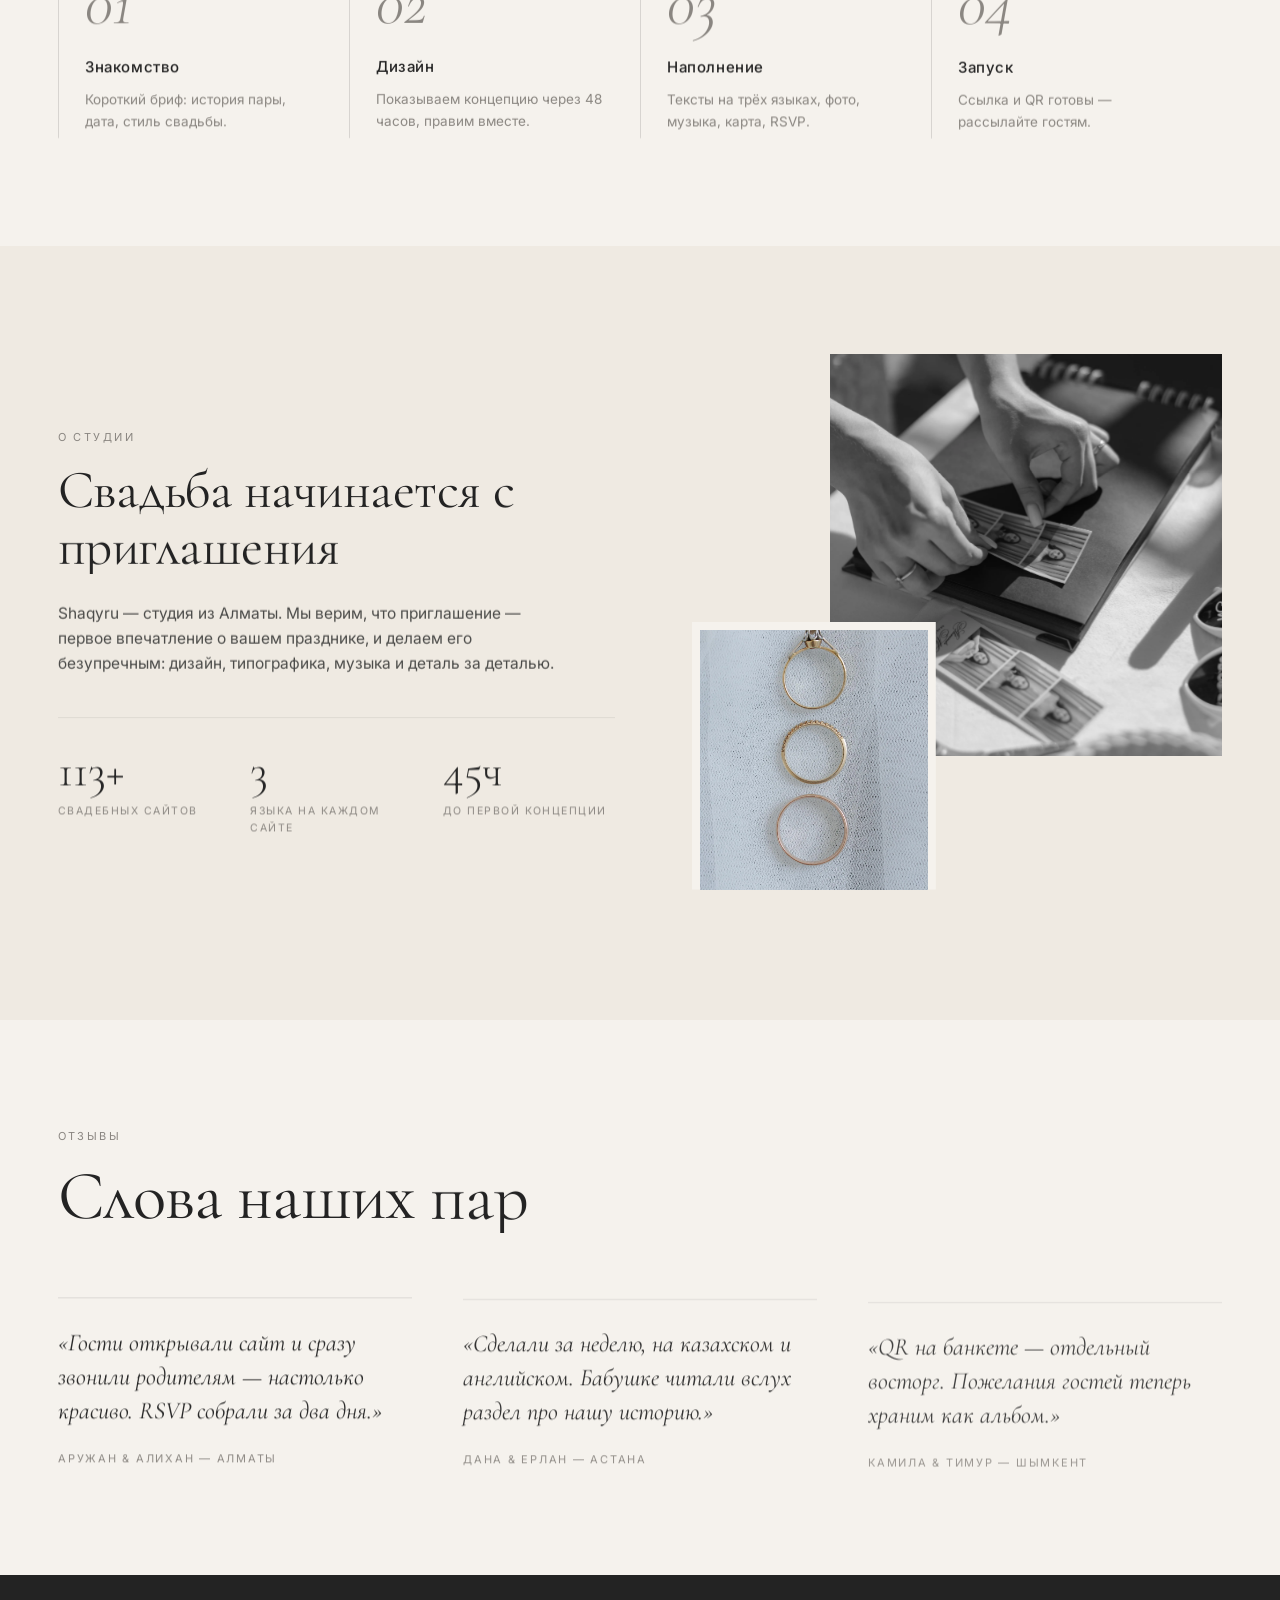
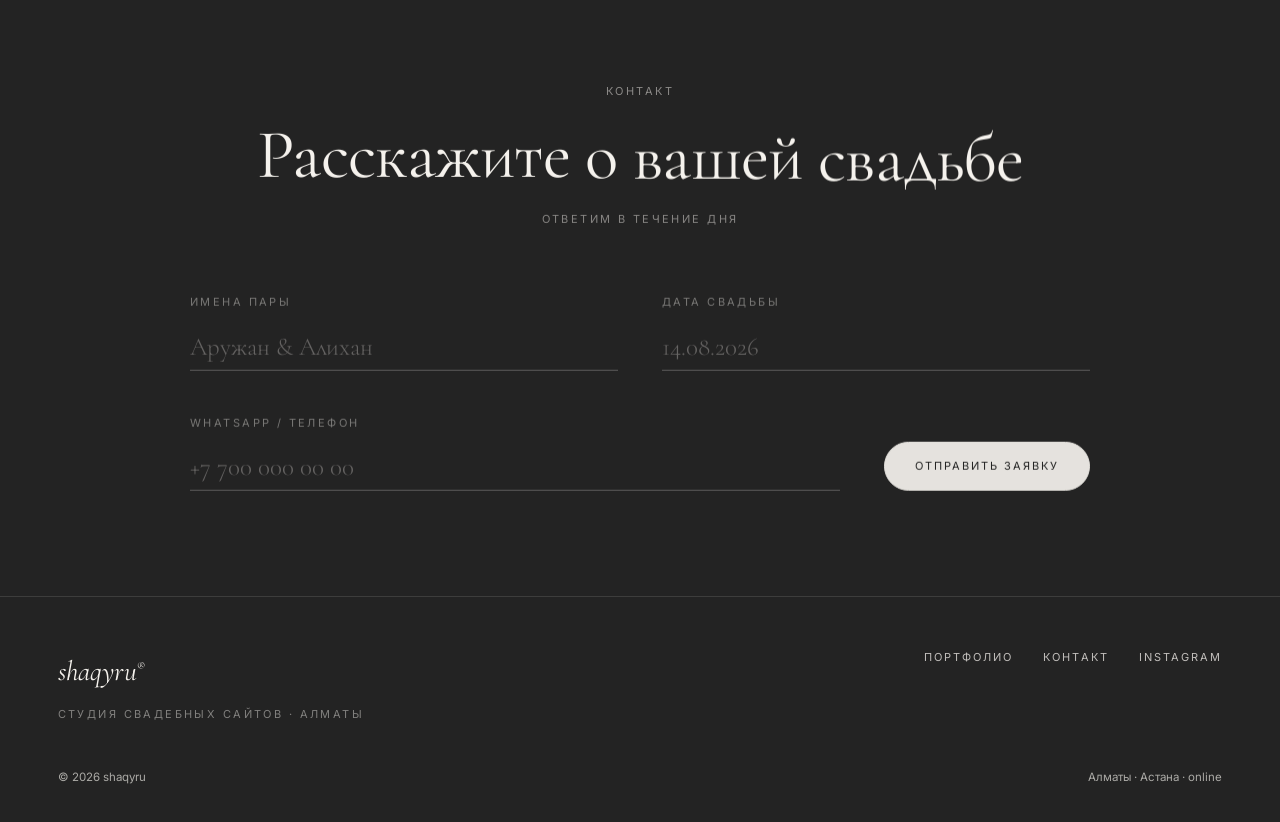
==== commit 850669f3: "Real portfolio: single Dauren & Aliya project, drop pricing Portfolio now shows the actual invitatio" ====
--- a/index.html
+++ b/index.html
@@ -38,7 +38,6 @@
   <a href="#top" class="nav-logo">shaqyru<sup style="font-size:10px; font-style:normal">®</sup></a>
   <nav class="nav-links">
     <a class="roll" data-i18n="nav_folio" href="#portfolio">Портфолио</a>
-    <a class="roll" data-i18n="nav_price" href="#pricing">Тарифы</a>
     <a class="roll" data-i18n="nav_process" href="#process">Процесс</a>
     <a class="roll" data-i18n="nav_about" href="#about">О студии</a>
     <a class="roll" data-i18n="nav_contact" href="#contact">Контакт</a>
@@ -58,7 +57,6 @@
 <div id="mmenu" aria-hidden="true">
   <nav class="mmenu-links">
     <a data-i18n="nav_folio" href="#portfolio">Портфолио</a>
-    <a data-i18n="nav_price" href="#pricing">Тарифы</a>
     <a data-i18n="nav_process" href="#process">Процесс</a>
     <a data-i18n="nav_about" href="#about">О студии</a>
     <a data-i18n="nav_contact" href="#contact">Контакт</a>
@@ -108,144 +106,33 @@
   </div>
 </div>
 
-<!-- избранный проект -->
-<section class="feature" style="padding-top:clamp(60px,9vh,110px)">
-  <a href="project.html" class="feature-img rv-img" style="display:block">
-    <div class="par"><div class="zoom"><img src="uploads/Image from Kosaev (20).webp" alt="Аружан и Алихан — свадебный сайт"></div></div>
-    <div class="flare"></div>
-  </a>
-  <div class="feature-meta">
-    <span class="name">Аружан &amp; Алихан</span>
-    <a href="project.html" class="roll" data-i18n="see_project">Смотреть проект</a>
-  </div>
-</section>
-
-<!-- портфолио -->
+<!-- портфолио: реальный проект -->
 <section id="portfolio">
   <div class="sec-head">
     <span class="label" data-i18n="folio_label">Портфолио</span>
     <h2 class="sec-title" data-i18n="folio_title">Каждая пара — своя история</h2>
   </div>
-  <div class="folio-list">
-    <a class="folio-row" data-row="1" href="project.html">
-      <span class="nm">Аружан &amp; Алихан</span>
-      <span class="mt"><span>Классика</span><span>Алматы · 2026</span></span>
+  <a href="https://yoodea.github.io/dauren-aliya/" target="_blank" rel="noopener" class="feature-img rv-img" style="display:block">
+    <div class="par"><div class="zoom"><img src="uploads/da-hero.webp" alt="Dauren и Aliya — свадебное приглашение"></div></div>
+    <div class="flare"></div>
+  </a>
+  <div class="feature-meta">
+    <span class="name">Dauren &amp; Aliya <span class="label" style="margin-left:14px" data-i18n="folio_tag">приглашение · 2026</span></span>
+    <a href="https://yoodea.github.io/dauren-aliya/" target="_blank" rel="noopener" class="roll" data-i18n="see_project">Смотреть сайт</a>
+  </div>
+  <div class="mosaic" style="margin-top:clamp(40px,7vh,90px)">
+    <a href="https://yoodea.github.io/dauren-aliya/" target="_blank" rel="noopener" class="mosaic-item m-c">
+      <div class="feature-img rv-img" style="height:100%">
+        <div class="par"><div class="zoom"><img src="uploads/da-walk.webp" alt="Dauren и Aliya — прогулка по отелю"></div></div>
+        <div class="flare"></div>
+      </div>
     </a>
-    <a class="folio-row" data-row="2" href="project.html">
-      <span class="nm">Дана &amp; Ерлан</span>
-      <span class="mt"><span>Минимализм</span><span>Астана · 2026</span></span>
+    <a href="https://yoodea.github.io/dauren-aliya/" target="_blank" rel="noopener" class="mosaic-item m-d">
+      <div class="feature-img rv-img" style="height:100%">
+        <div class="par"><div class="zoom"><img src="uploads/da-elevator.webp" alt="Dauren и Aliya — поцелуй в лифте"></div></div>
+        <div class="flare"></div>
+      </div>
     </a>
-    <a class="folio-row" data-row="3" href="project.html">
-      <span class="nm">Камила &amp; Тимур</span>
-      <span class="mt"><span>Ботаника</span><span>Шымкент · 2025</span></span>
-    </a>
-    <a class="folio-row" data-row="4" href="project.html">
-      <span class="nm">Айгерим &amp; Санжар</span>
-      <span class="mt"><span>Ар-деко</span><span>Алматы · 2025</span></span>
-    </a>
-    <a class="folio-row" data-row="5" href="project.html">
-      <span class="nm">Мадина &amp; Нурлан</span>
-      <span class="mt"><span>Модерн</span><span>Тараз · 2025</span></span>
-    </a>
-    <a class="folio-row" data-row="6" href="project.html">
-      <span class="nm">Жанель &amp; Даниял</span>
-      <span class="mt"><span>Классика</span><span>Астана · 2024</span></span>
-    </a>
-  </div>
-  <div id="fprev">
-    <div class="pane" data-pane="1"><img src="uploads/Image from Kosaev (20).webp" alt=""></div>
-    <div class="pane" data-pane="2"><img src="uploads/Image from Kosaev (17).webp" alt=""></div>
-    <div class="pane" data-pane="3"><img src="uploads/Image from Kosaev (11).webp" alt=""></div>
-    <div class="pane" data-pane="4"><img src="uploads/Image from Kosaev (14).webp" alt=""></div>
-    <div class="pane" data-pane="5"><img src="uploads/Image from Kosaev (10).webp" alt=""></div>
-    <div class="pane" data-pane="6"><img src="uploads/Image from Kosaev (4).webp" alt=""></div>
-  </div>
-</section>
-
-<!-- мозаика проектов -->
-<section class="mosaic">
-  <a href="project.html" class="mosaic-item m-a">
-    <div class="feature-img rv-img" style="height:100%">
-      <div class="par"><div class="zoom"><img src="uploads/Image from Kosaev (17).webp" alt="Дана и Ерлан"></div></div>
-      <div class="flare"></div>
-    </div>
-    <div class="cap"><span class="nm">Дана &amp; Ерлан</span><span class="label">Минимализм</span></div>
-  </a>
-  <a href="project.html" class="mosaic-item m-b">
-    <div class="feature-img rv-img" style="height:100%">
-      <div class="par"><div class="zoom"><img src="uploads/Image from Kosaev (11).webp" alt="Камила и Тимур"></div></div>
-      <div class="flare"></div>
-    </div>
-    <div class="cap"><span class="nm">Камила &amp; Тимур</span><span class="label">Ботаника</span></div>
-  </a>
-  <a href="project.html" class="mosaic-item m-c">
-    <div class="feature-img rv-img" style="height:100%">
-      <div class="par"><div class="zoom"><img src="uploads/Image from Kosaev (14).webp" alt="Айгерим и Санжар"></div></div>
-      <div class="flare"></div>
-    </div>
-    <div class="cap"><span class="nm">Айгерим &amp; Санжар</span><span class="label">Ар-деко</span></div>
-  </a>
-  <a href="project.html" class="mosaic-item m-d">
-    <div class="feature-img rv-img" style="height:100%">
-      <div class="par"><div class="zoom"><img src="uploads/Image from Kosaev (10).webp" alt="Мадина и Нурлан"></div></div>
-      <div class="flare"></div>
-    </div>
-    <div class="cap"><span class="nm">Мадина &amp; Нурлан</span><span class="label">Модерн</span></div>
-  </a>
-</section>
-
-<!-- тарифы -->
-<section id="pricing" class="pricing">
-  <div class="sec-head">
-    <span class="label" data-i18n="price_label">Тарифы</span>
-    <h2 class="sec-title" data-i18n="price_title">Формат под вашу свадьбу</h2>
-  </div>
-  <div class="price-grid">
-    <div class="price-card rv">
-      <div class="num">01</div>
-      <h3>«Классик»</h3>
-      <p class="desc" data-i18n="t1_desc">Готовый дизайн из коллекции — быстро и со вкусом</p>
-      <div class="amount">79 000 ₸</div>
-      <ul>
-        <li data-i18n="t1f1">Одностраничный сайт</li>
-        <li data-i18n="t1f2">RSVP-форма для гостей</li>
-        <li data-i18n="t1f3">Карта и обратный отсчёт</li>
-        <li data-i18n="t1f4">До 200 гостей</li>
-        <li data-i18n="t1f5">Запуск за 3 дня</li>
-      </ul>
-      <a href="#contact" class="pill ghost"><span class="lbl" data-i18n="t_cta">Выбрать</span></a>
-    </div>
-    <div class="price-card rv" data-d="120">
-      <div class="badge" data-i18n="t_badge">выбирают чаще</div>
-      <div class="num">02</div>
-      <h3>«Премиум»</h3>
-      <p class="desc" data-i18n="t2_desc">Индивидуальный дизайн вашей истории</p>
-      <div class="amount">149 000 ₸</div>
-      <ul>
-        <li data-i18n="t2f1">Всё из тарифа «Классик»</li>
-        <li data-i18n="t2f2">Индивидуальный дизайн</li>
-        <li>3 языка: qaz · rus · eng</li>
-        <li data-i18n="t2f4">Именные приглашения гостям</li>
-        <li data-i18n="t2f5">Музыка и видео пары</li>
-        <li data-i18n="t2f6">Запуск за 7 дней</li>
-      </ul>
-      <a href="#contact" class="pill solid"><span class="lbl" data-i18n="t_cta">Выбрать</span></a>
-    </div>
-    <div class="price-card rv" data-d="240">
-      <div class="num">03</div>
-      <h3>«Люкс»</h3>
-      <p class="desc" data-i18n="t3_desc">Полное сопровождение до дня свадьбы</p>
-      <div class="amount">290 000 ₸</div>
-      <ul>
-        <li data-i18n="t3f1">Всё из тарифа «Премиум»</li>
-        <li data-i18n="t3f2">Арт-директор проекта</li>
-        <li data-i18n="t3f3">Анимация и 3D-детали</li>
-        <li data-i18n="t3f4">Рассадка и дресс-код</li>
-        <li data-i18n="t3f5">QR-экран на банкете</li>
-        <li data-i18n="t3f6">Поддержка в день свадьбы</li>
-      </ul>
-      <a href="#contact" class="pill ghost"><span class="lbl" data-i18n="t_cta">Выбрать</span></a>
-    </div>
   </div>
 </section>
 
@@ -370,8 +257,7 @@
     </div>
     <div class="foot-links">
       <a class="roll" data-i18n="nav_folio" href="#portfolio">Портфолио</a>
-      <a class="roll" data-i18n="nav_price" href="#pricing">Тарифы</a>
-      <a class="roll" data-i18n="nav_contact" href="#contact">Контакт</a>
+        <a class="roll" data-i18n="nav_contact" href="#contact">Контакт</a>
       <a class="roll" href="#top">Instagram</a>
     </div>
   </div>
@@ -389,7 +275,7 @@
     hero_l1: 'Үйлену тойына арналған,', hero_l2: 'ұмытылмайтын сайттар',
     hero_sub: 'Тойыңыздың жеке сайты — жұптың тарихы, RSVP және қонақтарға қажет барлық ақпарат бір әдемі сілтемеде.',
     hero_cta: 'Күнді тексеру',
-    see_project: 'Жобаны көру',
+    see_project: 'Сайтты көру', folio_tag: 'шақыру · 2026',
     folio_label: 'Портфолио', folio_title: 'Әр жұптың өз тарихы бар',
     price_label: 'Тарифтер', price_title: 'Тойыңызға лайық формат',
     t1_desc: 'Коллекциядағы дайын дизайн — жылдам әрі талғаммен',
@@ -419,7 +305,7 @@
     hero_l1: 'Wedding websites', hero_l2: 'they never forget',
     hero_sub: 'A personal website for your wedding — your story, RSVP and every guest detail in one beautiful link.',
     hero_cta: 'Check the date',
-    see_project: 'See project',
+    see_project: 'Visit the site', folio_tag: 'invitation · 2026',
     folio_label: 'Portfolio', folio_title: 'Every couple, their own story',
     price_label: 'Pricing', price_title: 'A format for your wedding',
     t1_desc: 'A design from our collection — fast and tasteful',
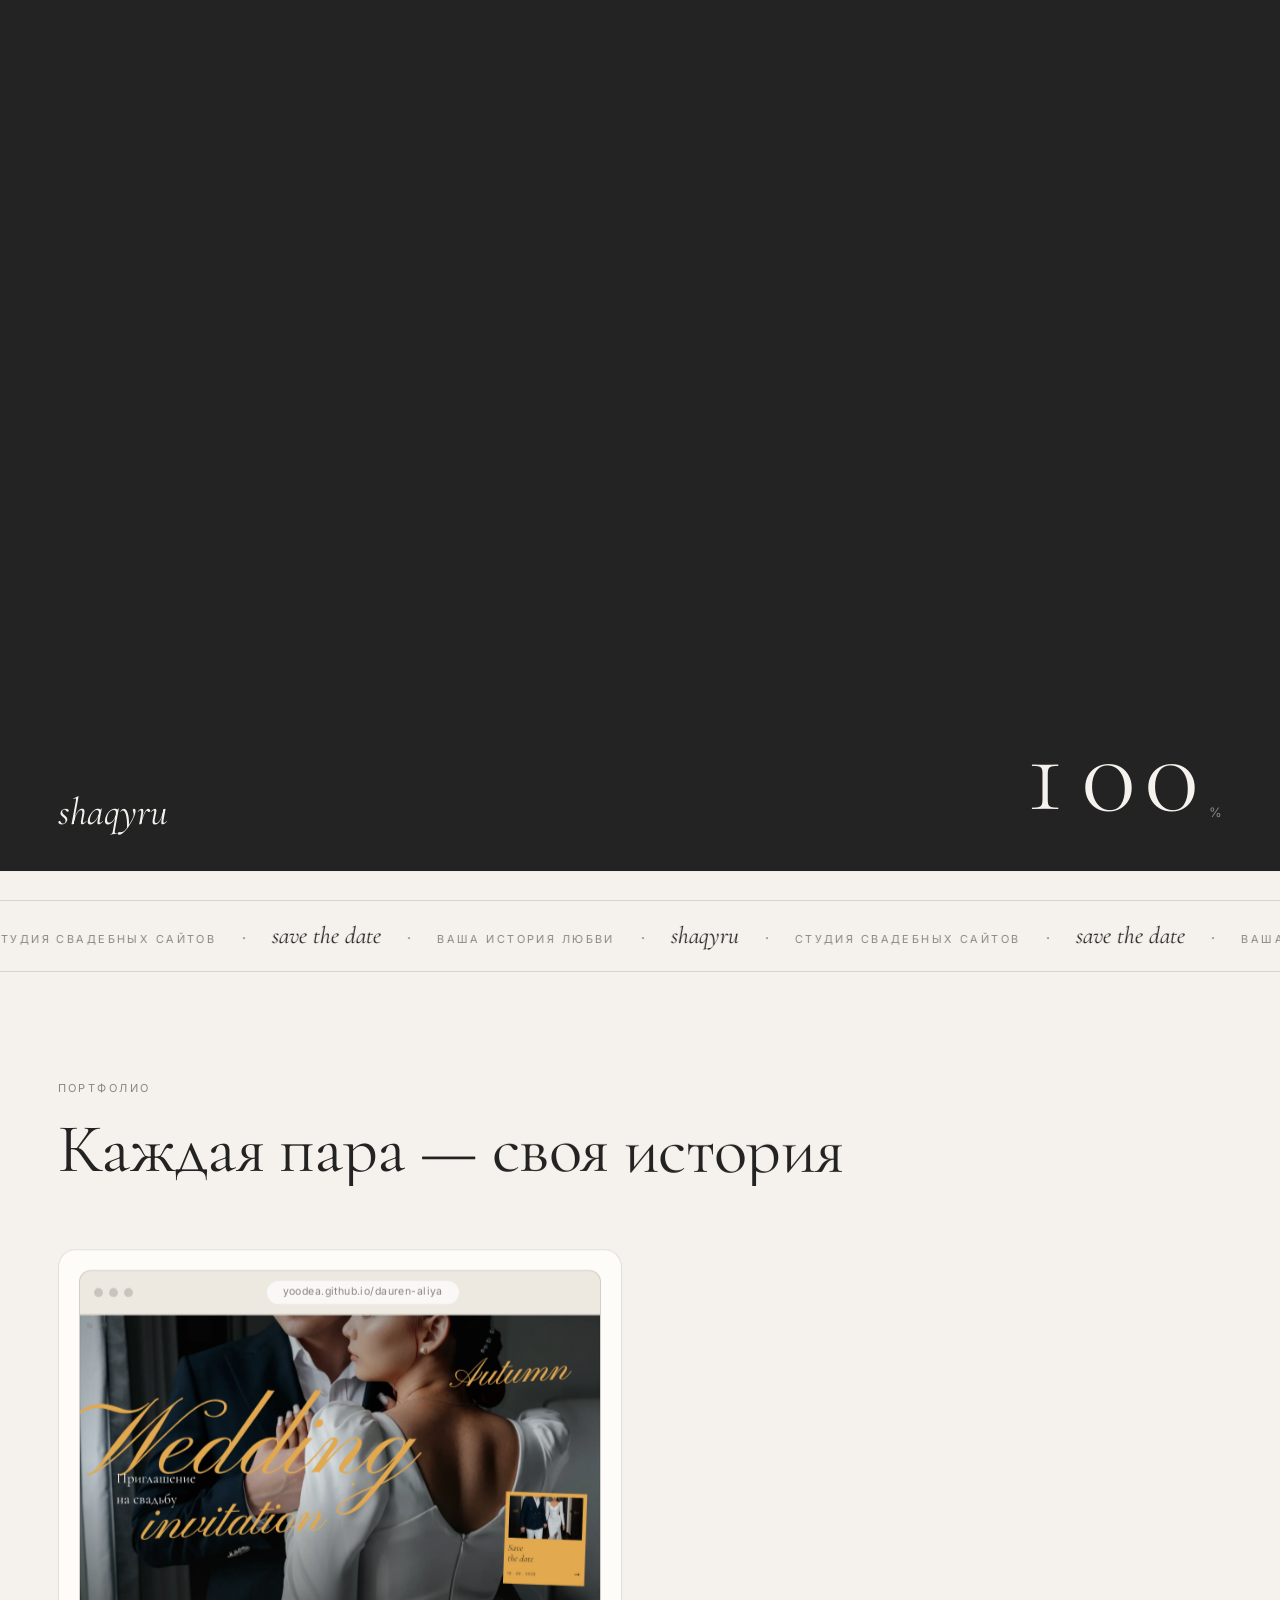
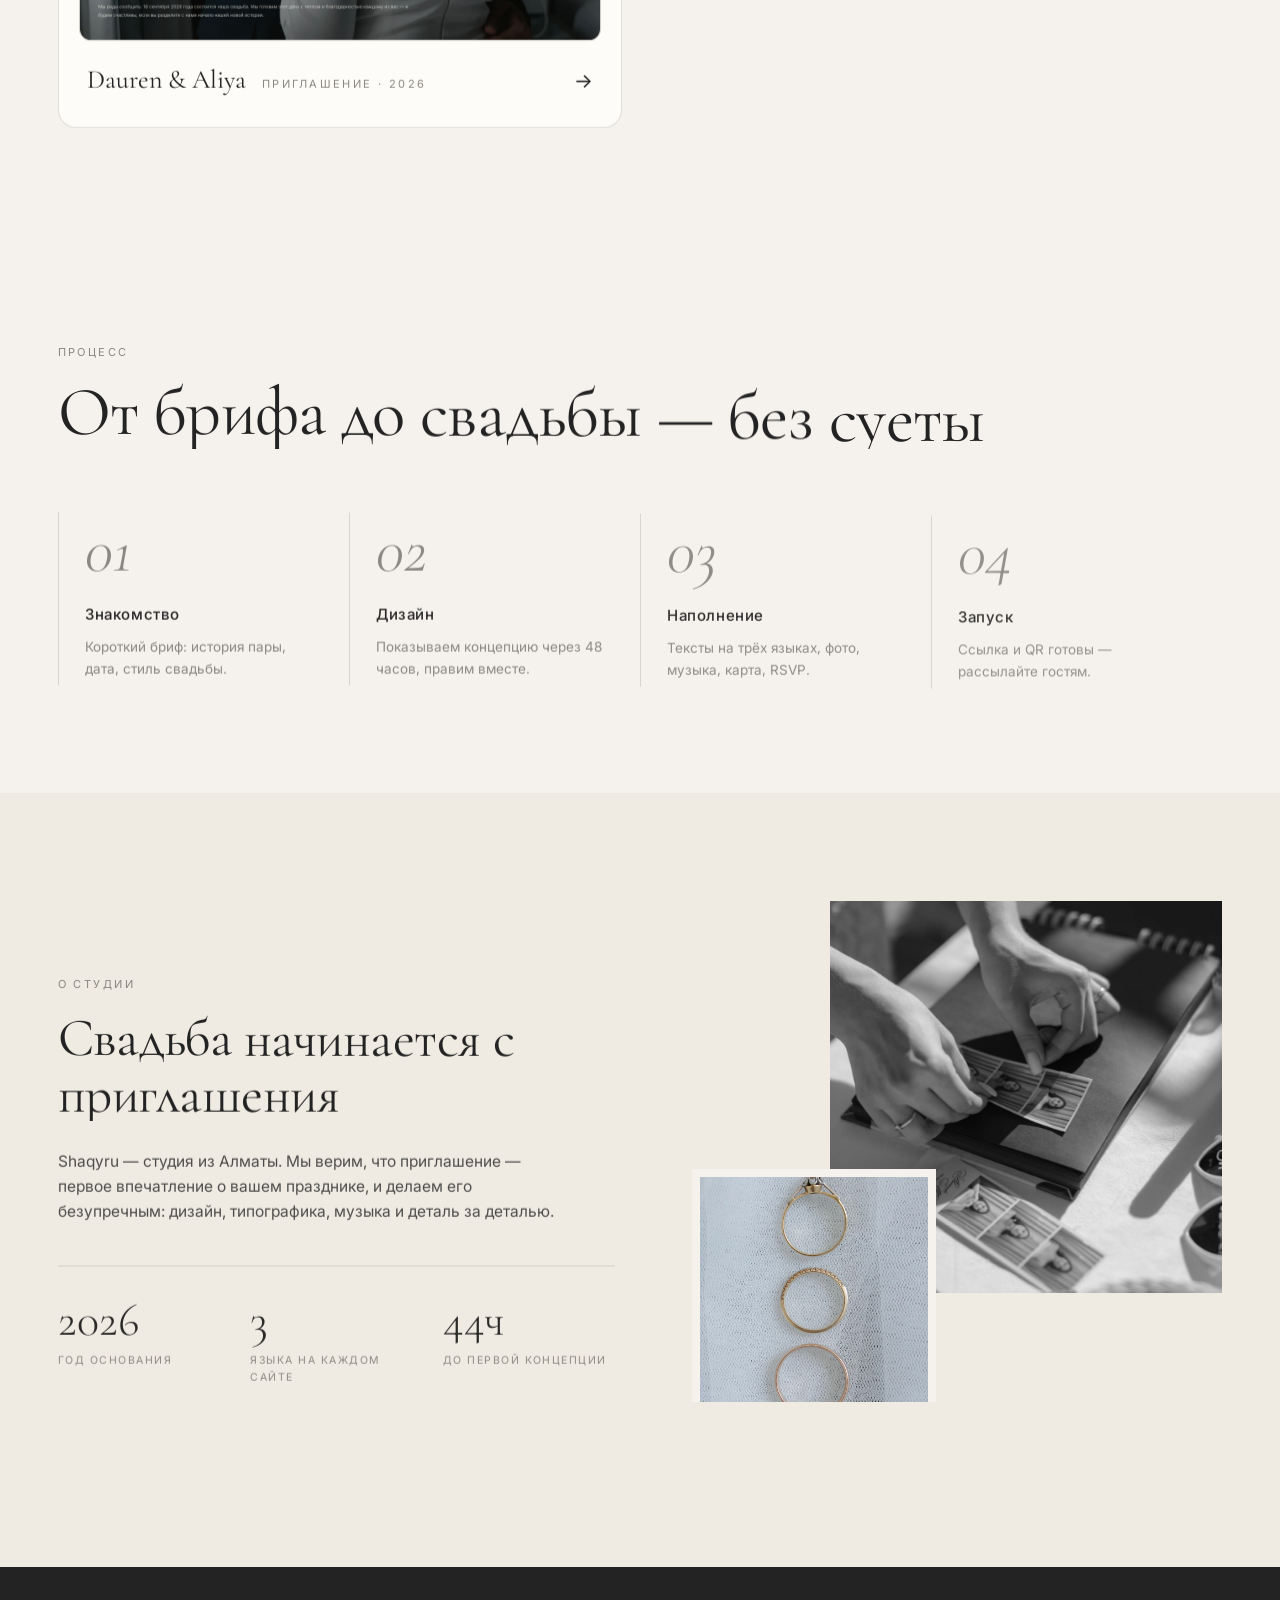
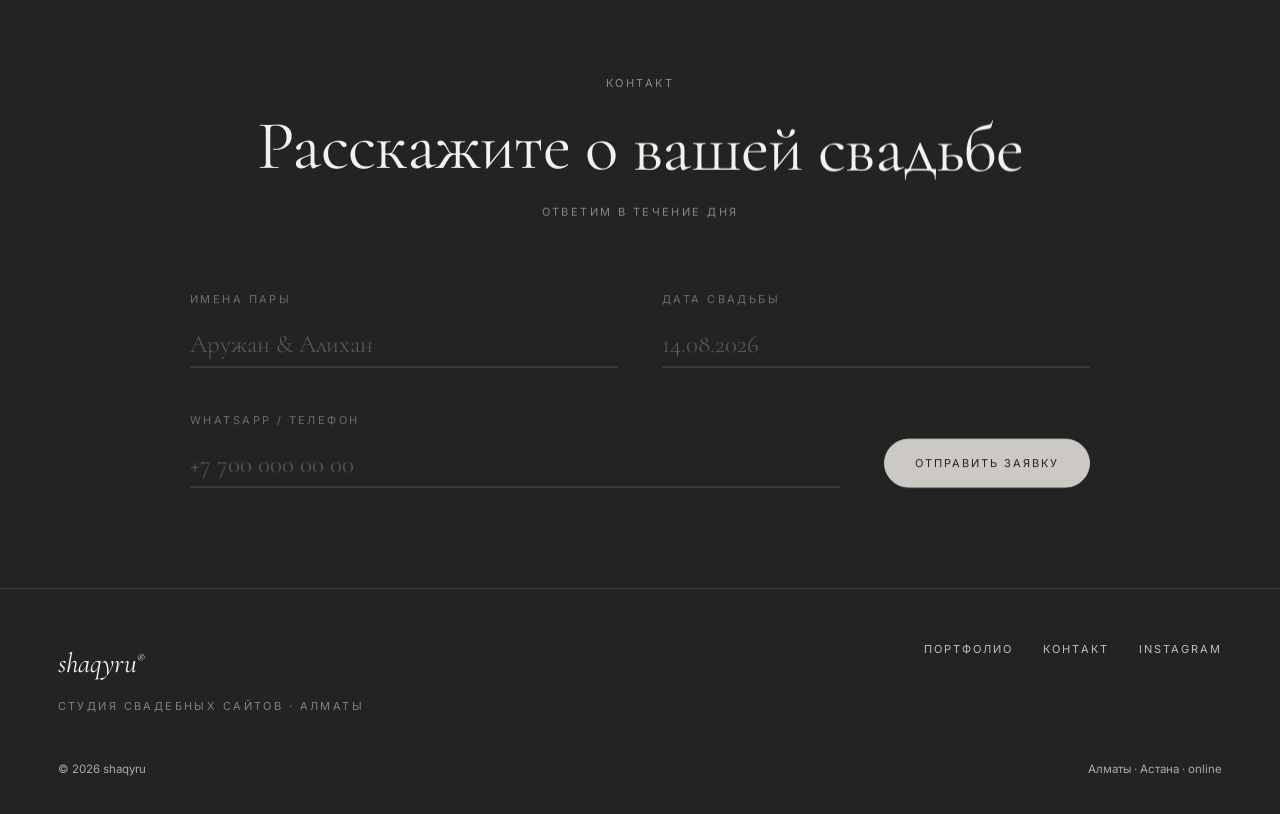
==== commit ec2d7c12: "Awwwards-style portfolio cards, remove all fictional content Portfolio is now a scalable card grid: " ====
--- a/index.html
+++ b/index.html
@@ -106,31 +106,25 @@
   </div>
 </div>
 
-<!-- портфолио: реальный проект -->
+<!-- портфолио: карточки проектов -->
 <section id="portfolio">
   <div class="sec-head">
     <span class="label" data-i18n="folio_label">Портфолио</span>
     <h2 class="sec-title" data-i18n="folio_title">Каждая пара — своя история</h2>
   </div>
-  <a href="https://yoodea.github.io/dauren-aliya/" target="_blank" rel="noopener" class="feature-img rv-img" style="display:block">
-    <div class="par"><div class="zoom"><img src="uploads/da-hero.webp" alt="Dauren и Aliya — свадебное приглашение"></div></div>
-    <div class="flare"></div>
-  </a>
-  <div class="feature-meta">
-    <span class="name">Dauren &amp; Aliya <span class="label" style="margin-left:14px" data-i18n="folio_tag">приглашение · 2026</span></span>
-    <a href="https://yoodea.github.io/dauren-aliya/" target="_blank" rel="noopener" class="roll" data-i18n="see_project">Смотреть сайт</a>
-  </div>
-  <div class="mosaic" style="margin-top:clamp(40px,7vh,90px)">
-    <a href="https://yoodea.github.io/dauren-aliya/" target="_blank" rel="noopener" class="mosaic-item m-c">
-      <div class="feature-img rv-img" style="height:100%">
-        <div class="par"><div class="zoom"><img src="uploads/da-walk.webp" alt="Dauren и Aliya — прогулка по отелю"></div></div>
-        <div class="flare"></div>
-      </div>
-    </a>
-    <a href="https://yoodea.github.io/dauren-aliya/" target="_blank" rel="noopener" class="mosaic-item m-d">
-      <div class="feature-img rv-img" style="height:100%">
-        <div class="par"><div class="zoom"><img src="uploads/da-elevator.webp" alt="Dauren и Aliya — поцелуй в лифте"></div></div>
-        <div class="flare"></div>
+  <div class="work-grid">
+    <a class="work-card rv" href="https://yoodea.github.io/dauren-aliya/" target="_blank" rel="noopener">
+      <div class="wc-browser">
+        <div class="wc-bar" aria-hidden="true">
+          <span class="wc-dot"></span><span class="wc-dot"></span><span class="wc-dot"></span>
+          <span class="wc-url">yoodea.github.io/dauren-aliya</span>
+        </div>
+        <div class="wc-shot"><img src="uploads/da-site.webp" alt="Сайт-приглашение Dauren & Aliya" loading="lazy"></div>
+      </div>
+      <div class="wc-meta">
+        <span class="wc-name">Dauren &amp; Aliya</span>
+        <span class="label" data-i18n="folio_tag">приглашение · 2026</span>
+        <span class="wc-arrow">→</span>
       </div>
     </a>
   </div>
@@ -177,8 +171,8 @@
       <p class="rv" data-i18n="about_p1">Shaqyru — студия из Алматы. Мы верим, что приглашение — первое впечатление о вашем празднике, и делаем его безупречным: дизайн, типографика, музыка и деталь за деталью.</p>
       <div class="stats rv" data-d="100">
         <div class="stat">
-          <div class="v"><span data-count="120">0</span>+</div>
-          <div class="l" data-i18n="st1">свадебных сайтов</div>
+          <div class="v">2026</div>
+          <div class="l" data-i18n="st1">год основания</div>
         </div>
         <div class="stat">
           <div class="v"><span data-count="3">0</span></div>
@@ -197,27 +191,7 @@
   </div>
 </section>
 
-<!-- отзывы -->
-<section>
-  <div class="sec-head">
-    <span class="label" data-i18n="rev_label">Отзывы</span>
-    <h2 class="sec-title" data-i18n="rev_title">Слова наших пар</h2>
-  </div>
-  <div class="reviews-grid">
-    <figure class="review rv">
-      <blockquote>«Гости открывали сайт и сразу звонили родителям — настолько красиво. RSVP собрали за два дня.»</blockquote>
-      <figcaption>Аружан &amp; Алихан — Алматы</figcaption>
-    </figure>
-    <figure class="review rv" data-d="120">
-      <blockquote>«Сделали за неделю, на казахском и английском. Бабушке читали вслух раздел про нашу историю.»</blockquote>
-      <figcaption>Дана &amp; Ерлан — Астана</figcaption>
-    </figure>
-    <figure class="review rv" data-d="240">
-      <blockquote>«QR на банкете — отдельный восторг. Пожелания гостей теперь храним как альбом.»</blockquote>
-      <figcaption>Камила &amp; Тимур — Шымкент</figcaption>
-    </figure>
-  </div>
-</section>
+
 
 <!-- контакт -->
 <section id="contact" class="contact">
@@ -292,7 +266,7 @@
     s4t: 'Іске қосу', s4d: 'Сілтеме мен QR дайын — қонақтарға жіберіңіз.',
     about_label: 'Студия туралы', about_title: 'Той шақырудан басталады',
     about_p1: 'Shaqyru — Алматыдағы студия. Шақыру — тойыңыз туралы алғашқы әсер деп сенеміз, сондықтан оны мінсіз жасаймыз: дизайн, типографика, музыка және әр детальді ойластырамыз.',
-    st1: 'үйлену тойы сайты', st2: 'тіл әр сайтта', st3: 'алғашқы тұжырымдамаға дейін',
+    st1: 'құрылған жыл', st2: 'тіл әр сайтта', st3: 'алғашқы тұжырымдамаға дейін',
     rev_label: 'Пікірлер', rev_title: 'Жұптарымыздың сөзі',
     contact_label: 'Байланыс', contact_title: 'Тойыңыз туралы айтыңыз',
     f_note: 'Бір күн ішінде жауап береміз',
@@ -322,7 +296,7 @@
     s4t: 'Launch', s4d: 'Link and QR ready — send it to your guests.',
     about_label: 'About', about_title: 'A wedding begins with the invitation',
     about_p1: 'Shaqyru is a studio from Almaty. We believe the invitation is the first impression of your celebration — so we make it flawless: design, typography, music, detail by detail.',
-    st1: 'wedding websites', st2: 'languages per site', st3: 'to the first concept',
+    st1: 'founded', st2: 'languages per site', st3: 'to the first concept',
     rev_label: 'Kind words', rev_title: 'From our couples',
     contact_label: 'Contact', contact_title: 'Tell us about your wedding',
     f_note: 'We reply within a day',
--- a/styles.css
+++ b/styles.css
@@ -289,6 +289,58 @@
 }
 .sec-title .w { display: inline-block; overflow: hidden; vertical-align: top; }
 .sec-title .w > span { display: inline-block; will-change: transform; }
+
+/* ---------- портфолио: карточки в стиле awwwards ---------- */
+.work-grid {
+  display: grid;
+  grid-template-columns: repeat(auto-fill, minmax(min(460px, 100%), 1fr));
+  gap: clamp(20px, 3vw, 36px);
+}
+.work-card {
+  display: block;
+  background: #fdfcf9;
+  border: 1px solid var(--hairline);
+  border-radius: 18px;
+  padding: clamp(12px, 1.6vw, 20px);
+  transition: transform .5s var(--ease-out), box-shadow .5s var(--ease-out);
+}
+.work-card:hover {
+  transform: translateY(-8px);
+  box-shadow: 0 30px 70px rgba(35, 35, 35, .14);
+}
+.wc-browser {
+  border: 1px solid var(--hairline);
+  border-radius: 12px;
+  overflow: hidden;
+  background: #eee9e0;
+}
+.wc-bar {
+  display: flex; align-items: center; gap: 6px;
+  padding: 10px 14px;
+  border-bottom: 1px solid var(--hairline);
+}
+.wc-dot { width: 9px; height: 9px; border-radius: 50%; background: rgba(35,35,35,.18); }
+.wc-url {
+  margin: 0 auto;
+  font-size: 10.5px; letter-spacing: .04em; color: var(--gray);
+  background: rgba(255,255,255,.7);
+  border-radius: 999px;
+  padding: 3px 16px;
+}
+.wc-shot { aspect-ratio: 16 / 10; overflow: hidden; }
+.wc-shot img { transition: transform .7s var(--ease-io); }
+.work-card:hover .wc-shot img { transform: scale(1.045); }
+.wc-meta {
+  display: flex; align-items: baseline; gap: 16px;
+  padding: 18px 8px 6px;
+}
+.wc-name { font-family: var(--serif); font-size: clamp(20px, 2.2vw, 26px); }
+.wc-arrow {
+  margin-left: auto;
+  font-size: 20px; line-height: 1;
+  transition: transform .4s var(--ease-out);
+}
+.work-card:hover .wc-arrow { transform: translateX(8px) rotate(-45deg); }
 
 /* ---------- избранный проект ---------- */
 .feature { padding-top: 0; }
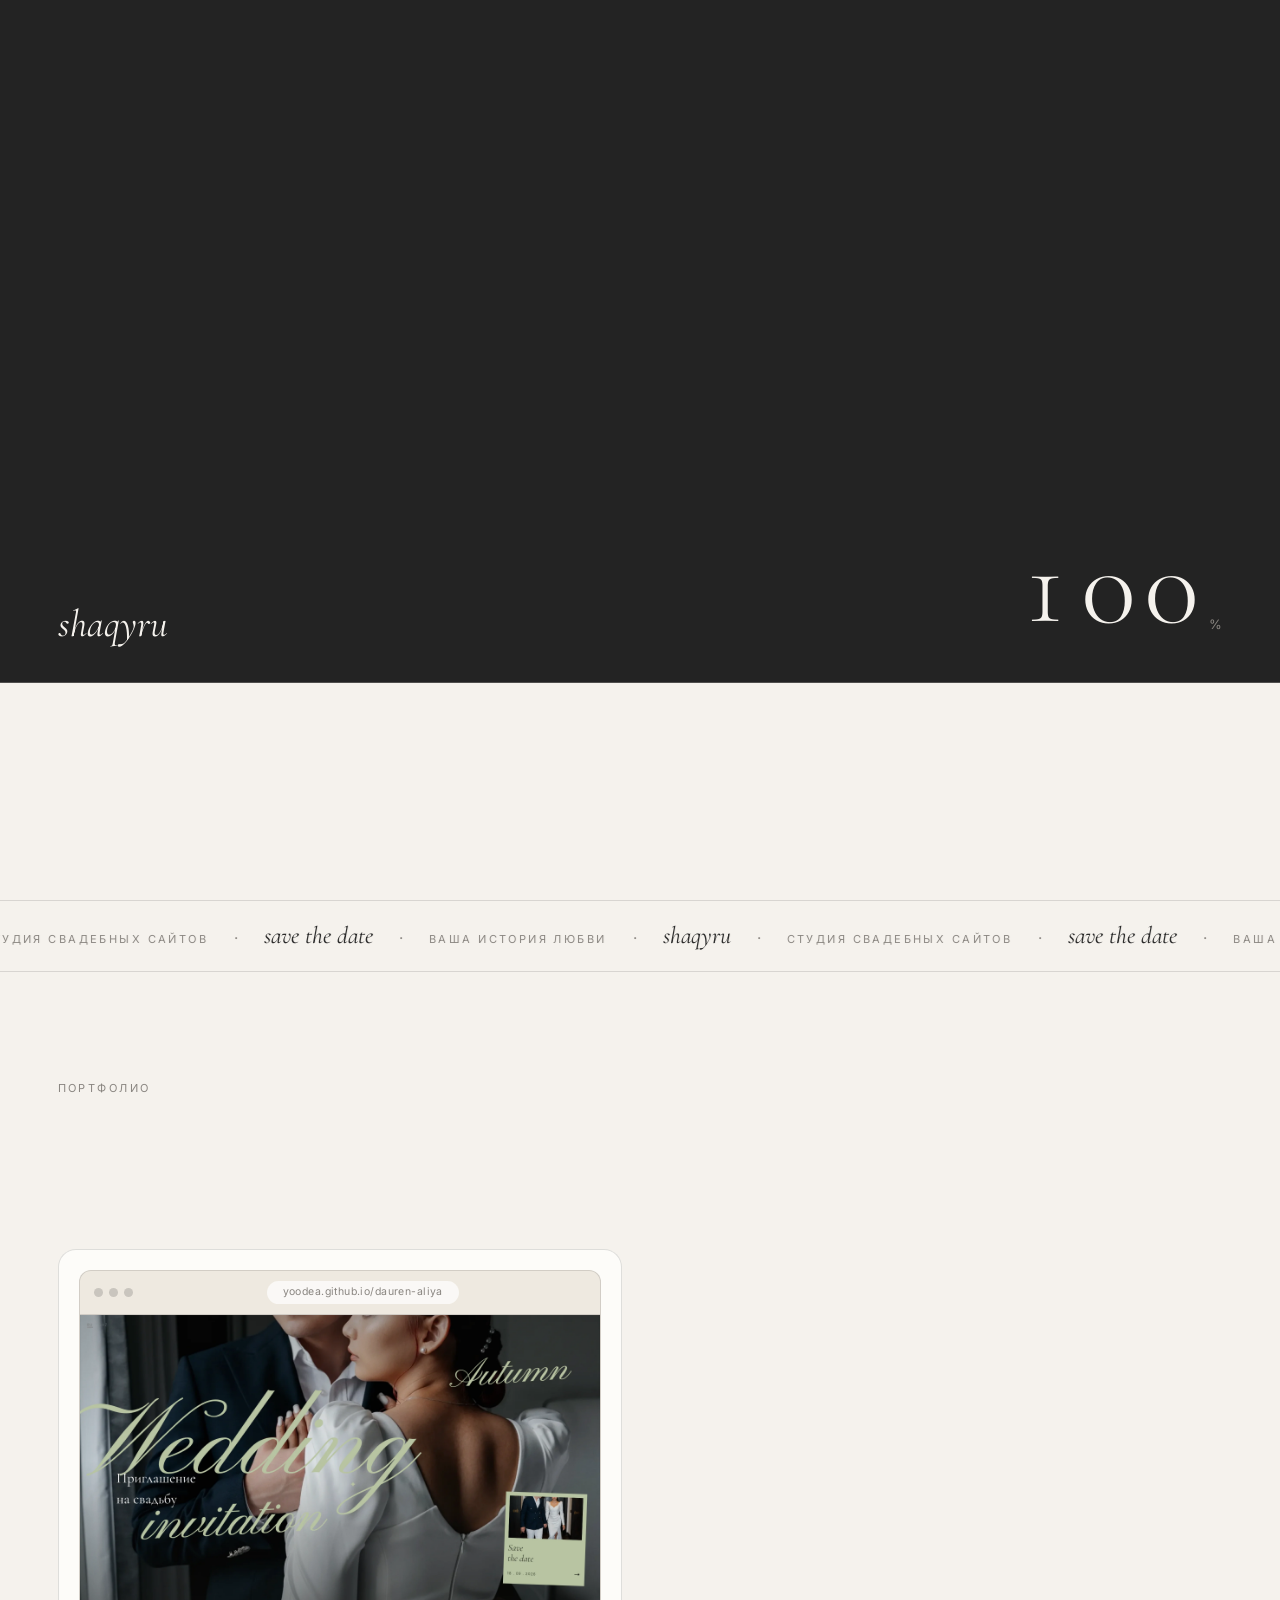
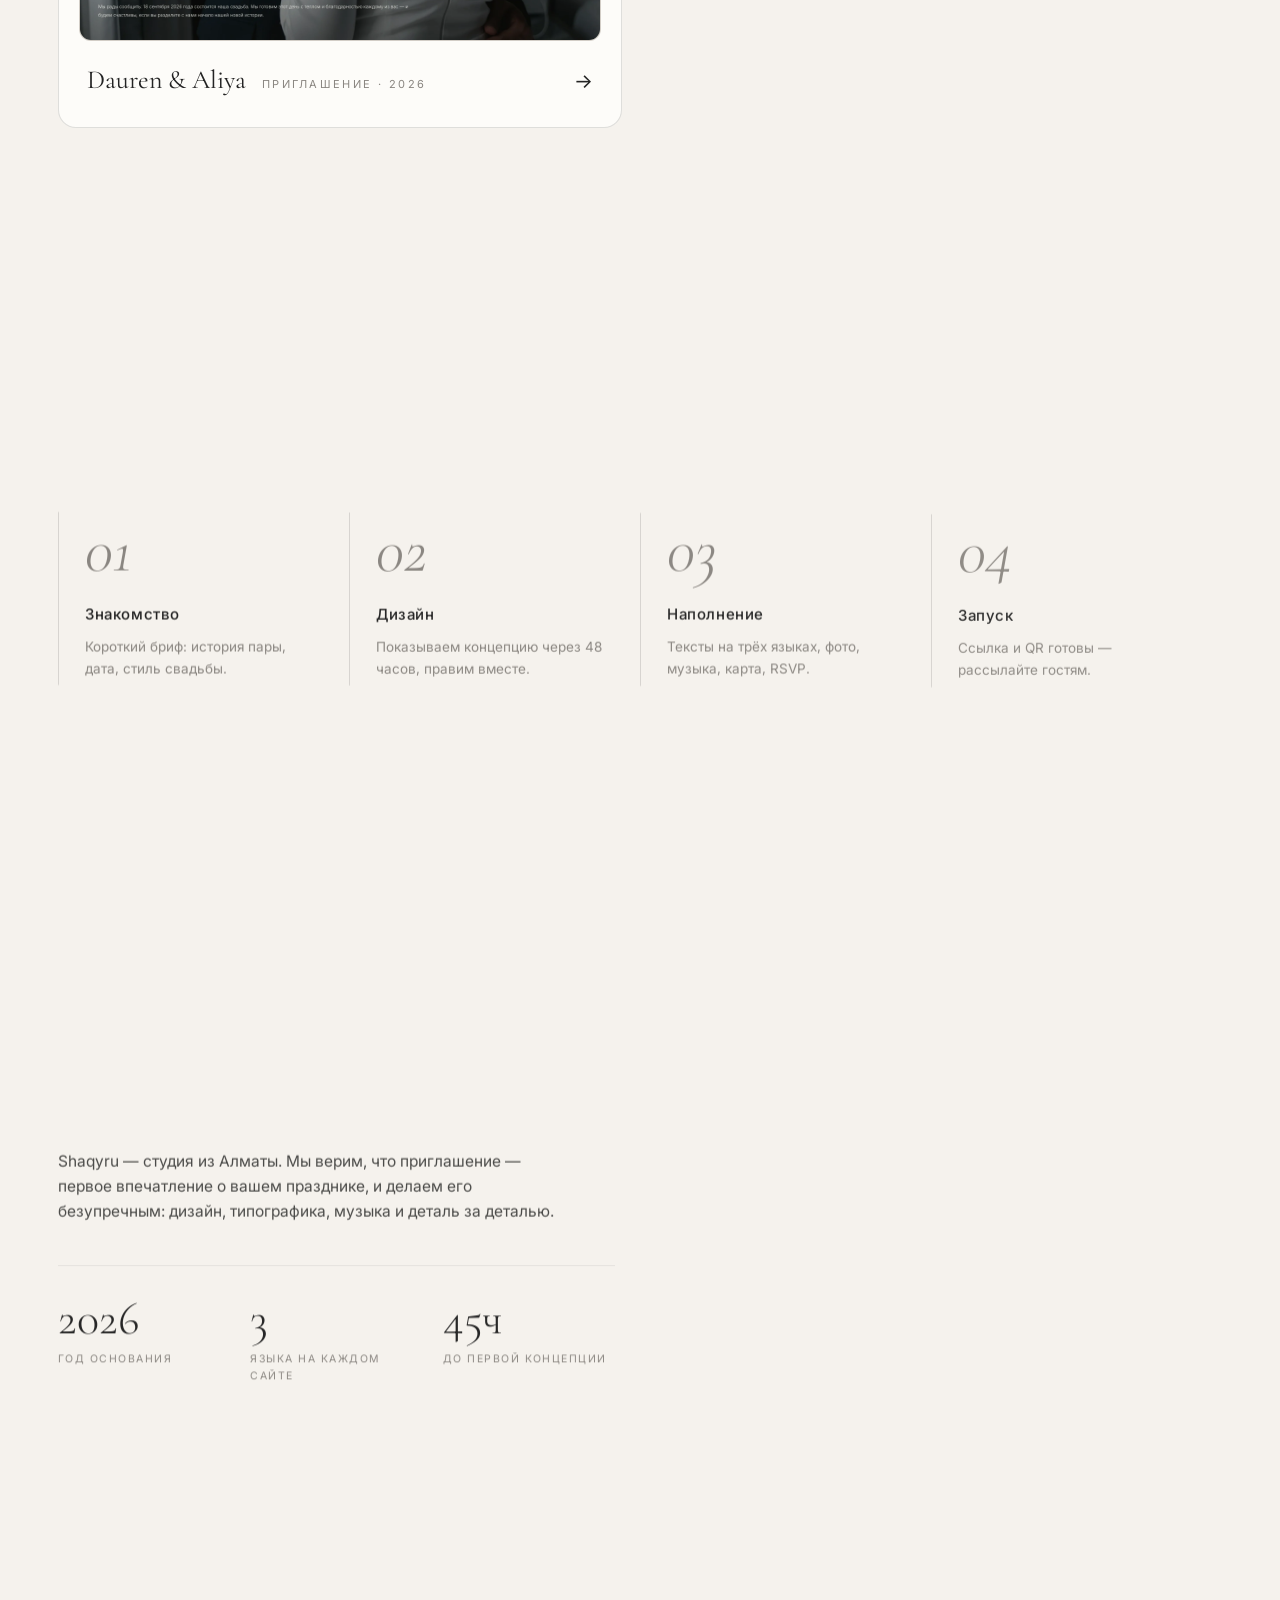
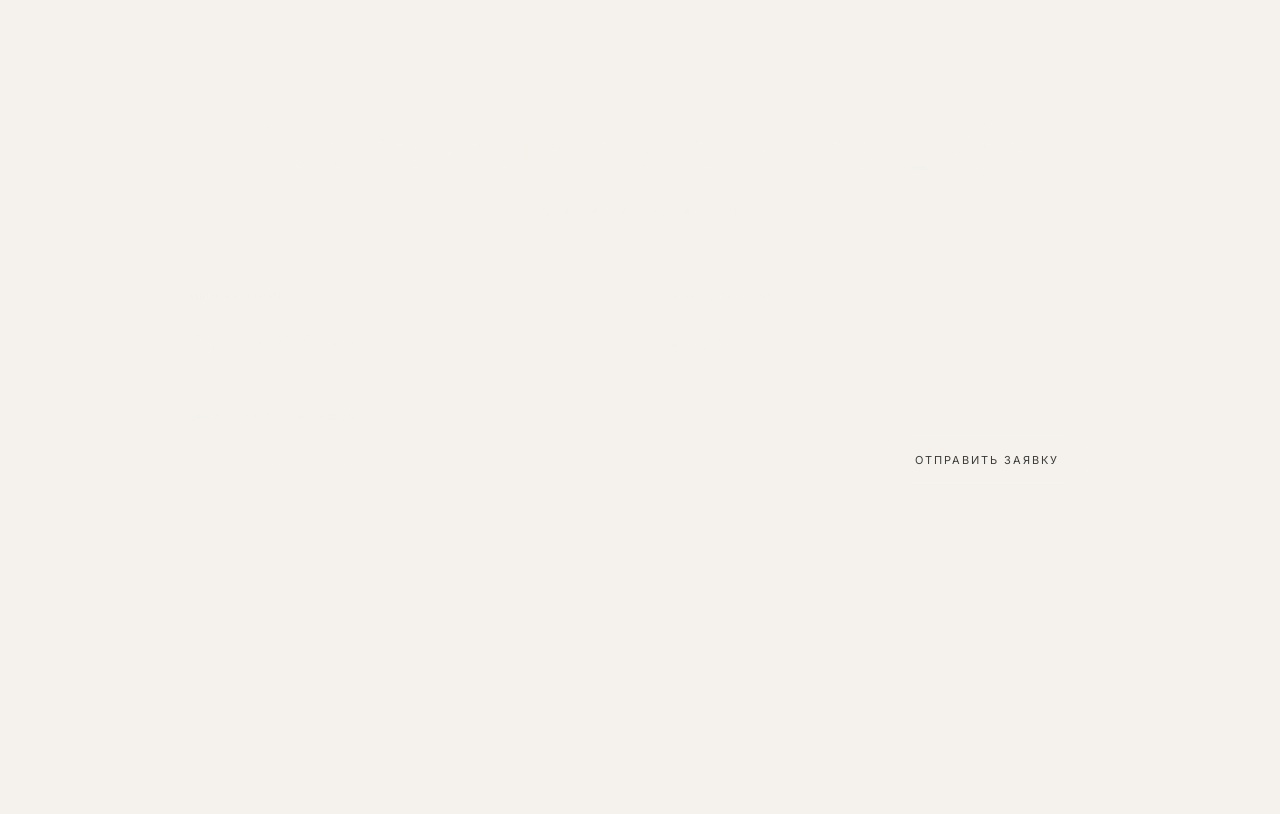
==== commit 1afce13c: "Cache-bust CSS/JS with version query Co-Authored-By: Claude Fable 5 <noreply@anthropic.com>" ====
--- a/index.html
+++ b/index.html
@@ -18,7 +18,7 @@
 <link rel="preconnect" href="https://fonts.googleapis.com">
 <link rel="preconnect" href="https://fonts.gstatic.com" crossorigin>
 <link href="https://fonts.googleapis.com/css2?family=Cormorant+Garamond:ital,wght@0,300;0,400;0,500;1,300;1,400&family=Inter:wght@400;500&display=swap" rel="stylesheet">
-<link rel="stylesheet" href="styles.css">
+<link rel="stylesheet" href="styles.css?v=97a02ff">
 </head>
 <body>
 
@@ -308,6 +308,6 @@
 <script src="assets/gsap.min.js"></script>
 <script src="assets/ScrollTrigger.min.js"></script>
 <script src="assets/lenis.min.js"></script>
-<script src="main.js"></script>
+<script src="main.js?v=97a02ff"></script>
 </body>
 </html>
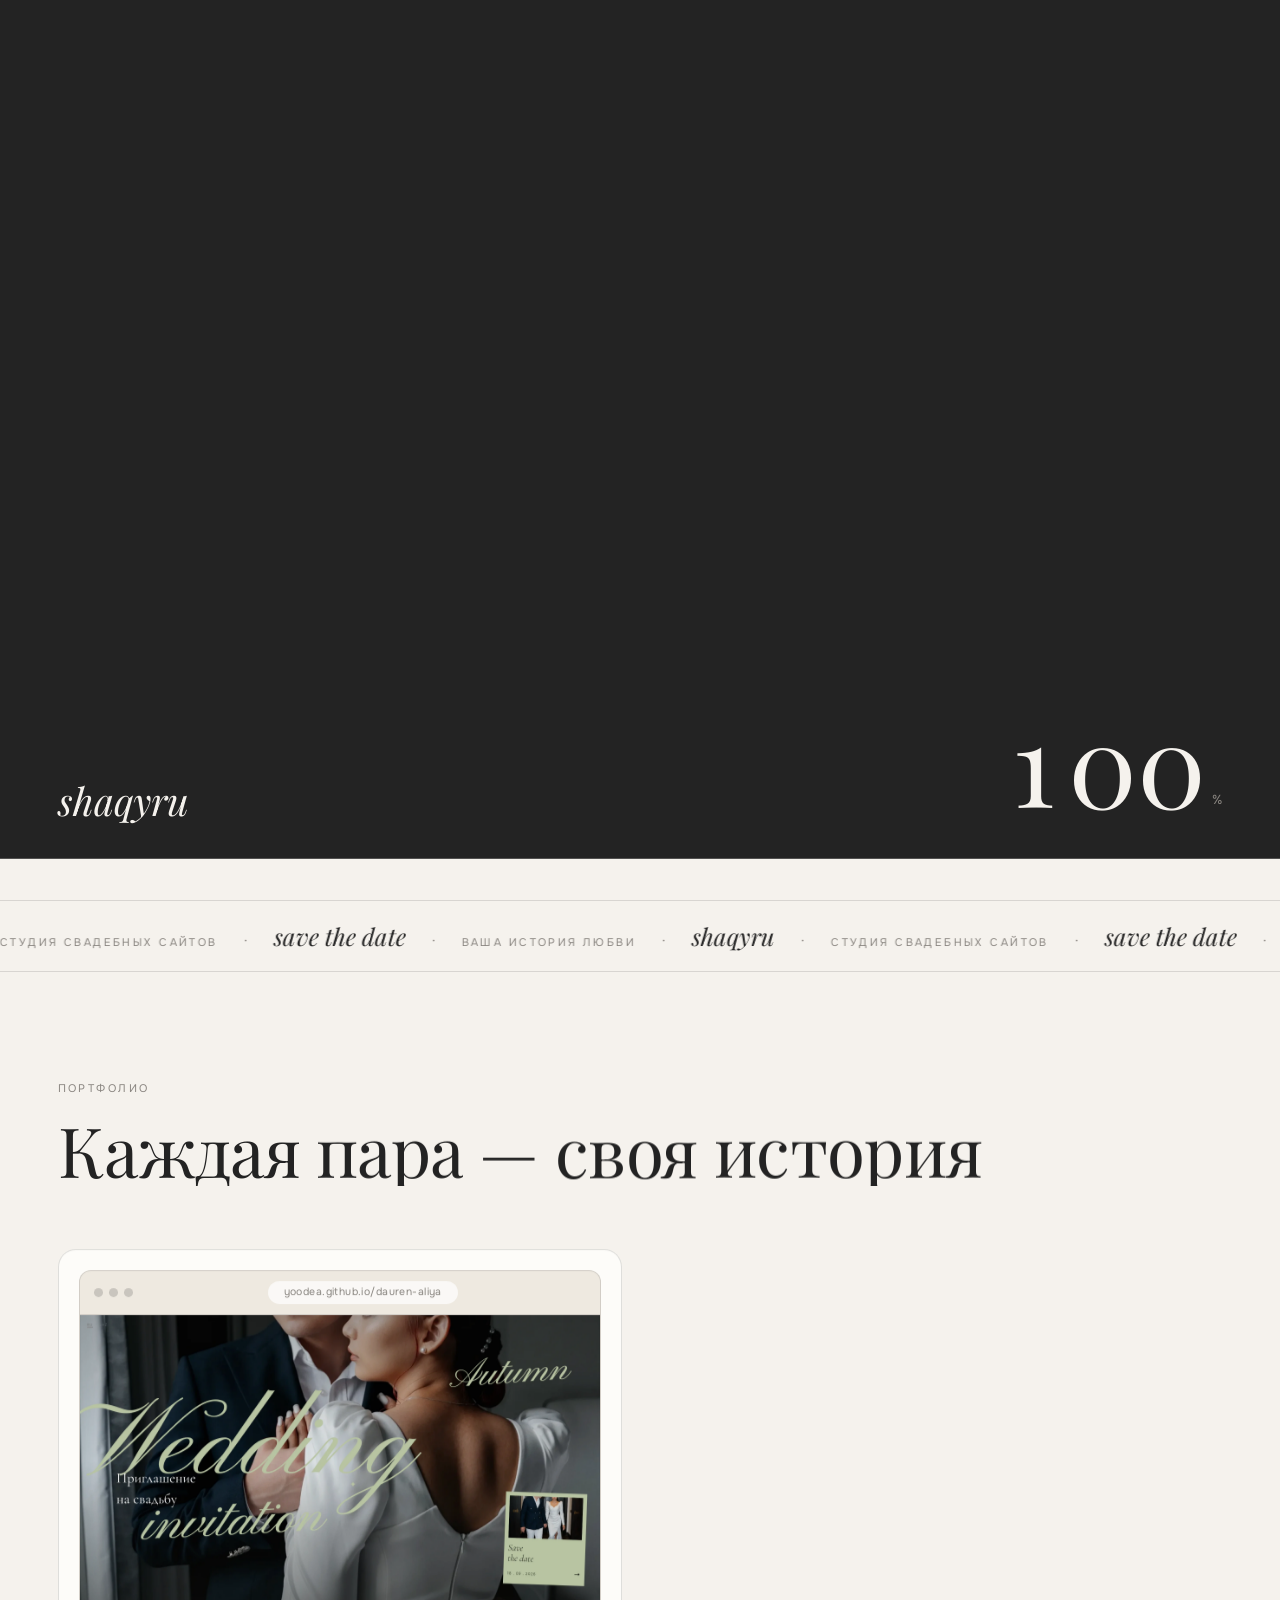
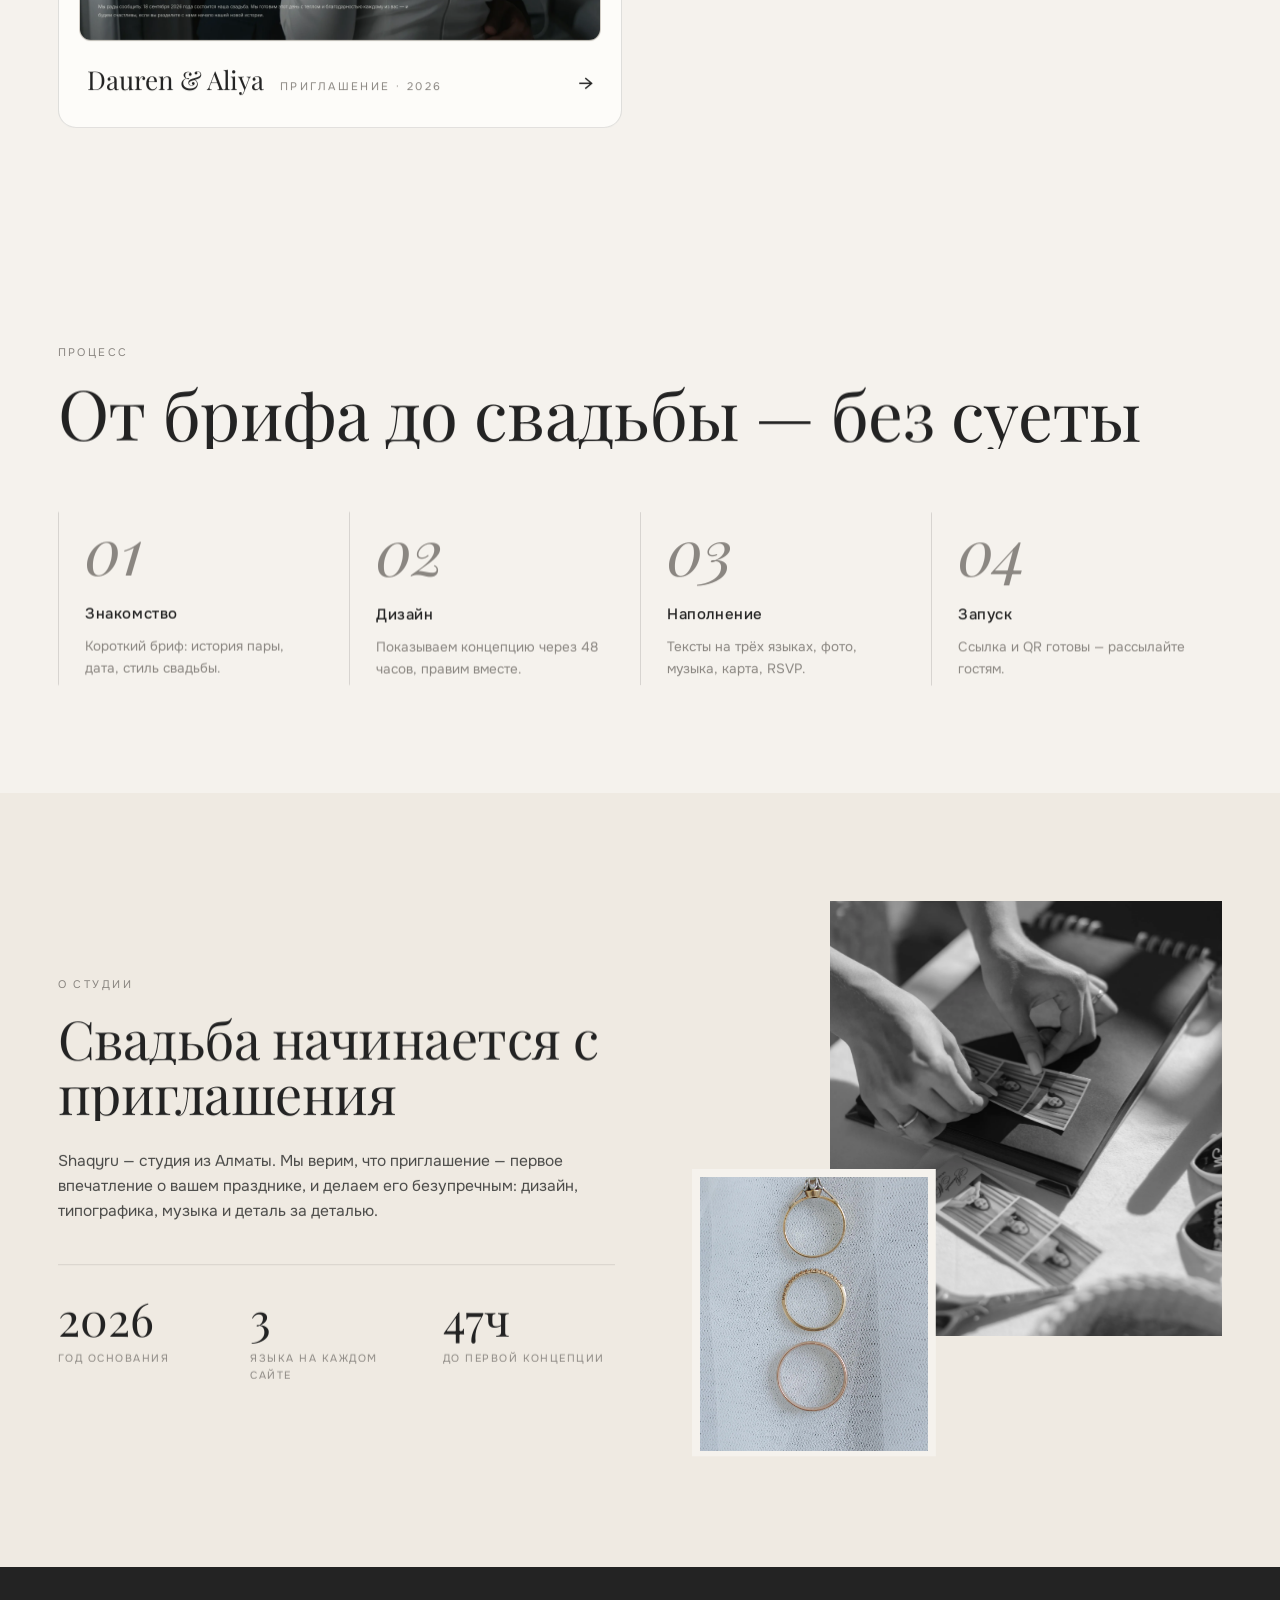
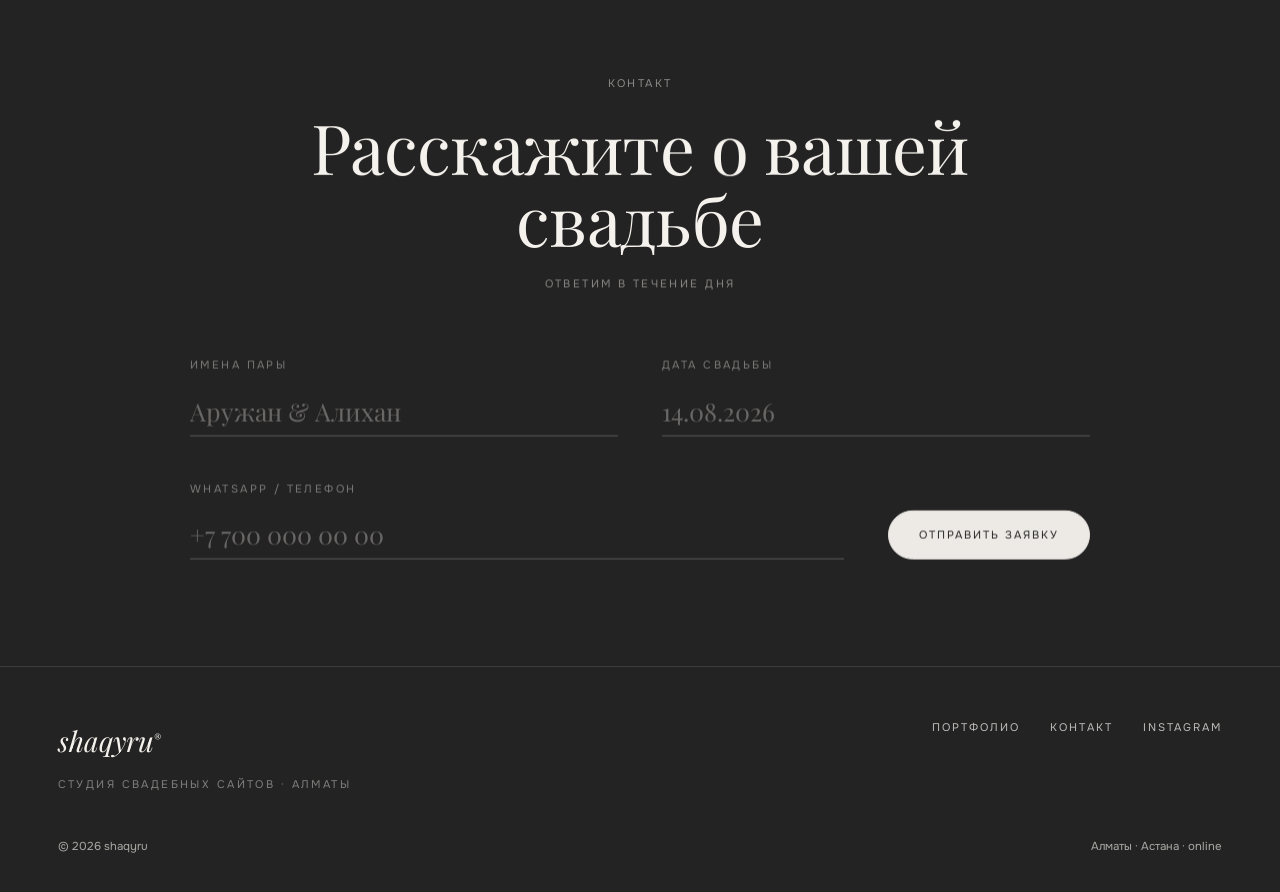
==== commit 10b5a62c: "New type pairing: Playfair Display + Onest Playfair didone display with true italics and Cyrillic; O" ====
--- a/index.html
+++ b/index.html
@@ -17,8 +17,8 @@
 <meta name="twitter:image" content="https://yoodea.github.io/shaqyru/og.jpg">
 <link rel="preconnect" href="https://fonts.googleapis.com">
 <link rel="preconnect" href="https://fonts.gstatic.com" crossorigin>
-<link href="https://fonts.googleapis.com/css2?family=Cormorant+Garamond:ital,wght@0,300;0,400;0,500;1,300;1,400&family=Inter:wght@400;500&display=swap" rel="stylesheet">
-<link rel="stylesheet" href="styles.css?v=97a02ff">
+<link href="https://fonts.googleapis.com/css2?family=Playfair+Display:ital,wght@0,400;0,500;1,400;1,500&family=Onest:wght@300;400;500&display=swap" rel="stylesheet">
+<link rel="stylesheet" href="styles.css?v=fonts1">
 </head>
 <body>
 
@@ -308,6 +308,6 @@
 <script src="assets/gsap.min.js"></script>
 <script src="assets/ScrollTrigger.min.js"></script>
 <script src="assets/lenis.min.js"></script>
-<script src="main.js?v=97a02ff"></script>
+<script src="main.js?v=fonts1"></script>
 </body>
 </html>
--- a/styles.css
+++ b/styles.css
@@ -9,8 +9,8 @@
   --hairline: rgba(35, 35, 35, .14);
   --hairline-strong: rgba(35, 35, 35, .3);
   --pad: clamp(20px, 4.5vw, 64px);
-  --serif: 'Cormorant Garamond', serif;
-  --sans: 'Inter', 'Helvetica Neue', Helvetica, Arial, sans-serif;
+  --serif: 'Playfair Display', serif;
+  --sans: 'Onest', 'Helvetica Neue', Helvetica, Arial, sans-serif;
   --ease-out: cubic-bezier(.22, 1, .36, 1);
   --ease-io: cubic-bezier(.77, 0, .175, 1);
 }
@@ -241,8 +241,8 @@
 .hero-title {
   margin: 0;
   font-family: var(--serif); font-weight: 400;
-  font-size: clamp(52px, 10.5vw, 176px);
-  line-height: 1.02; letter-spacing: -.015em;
+  font-size: clamp(48px, 8.1vw, 140px);
+  line-height: 1.04; letter-spacing: -.015em;
 }
 .hero-title .line { display: block; overflow: hidden; }
 .hero-title .line > .inner { display: inline-flex; align-items: center; gap: .18em; will-change: transform; }
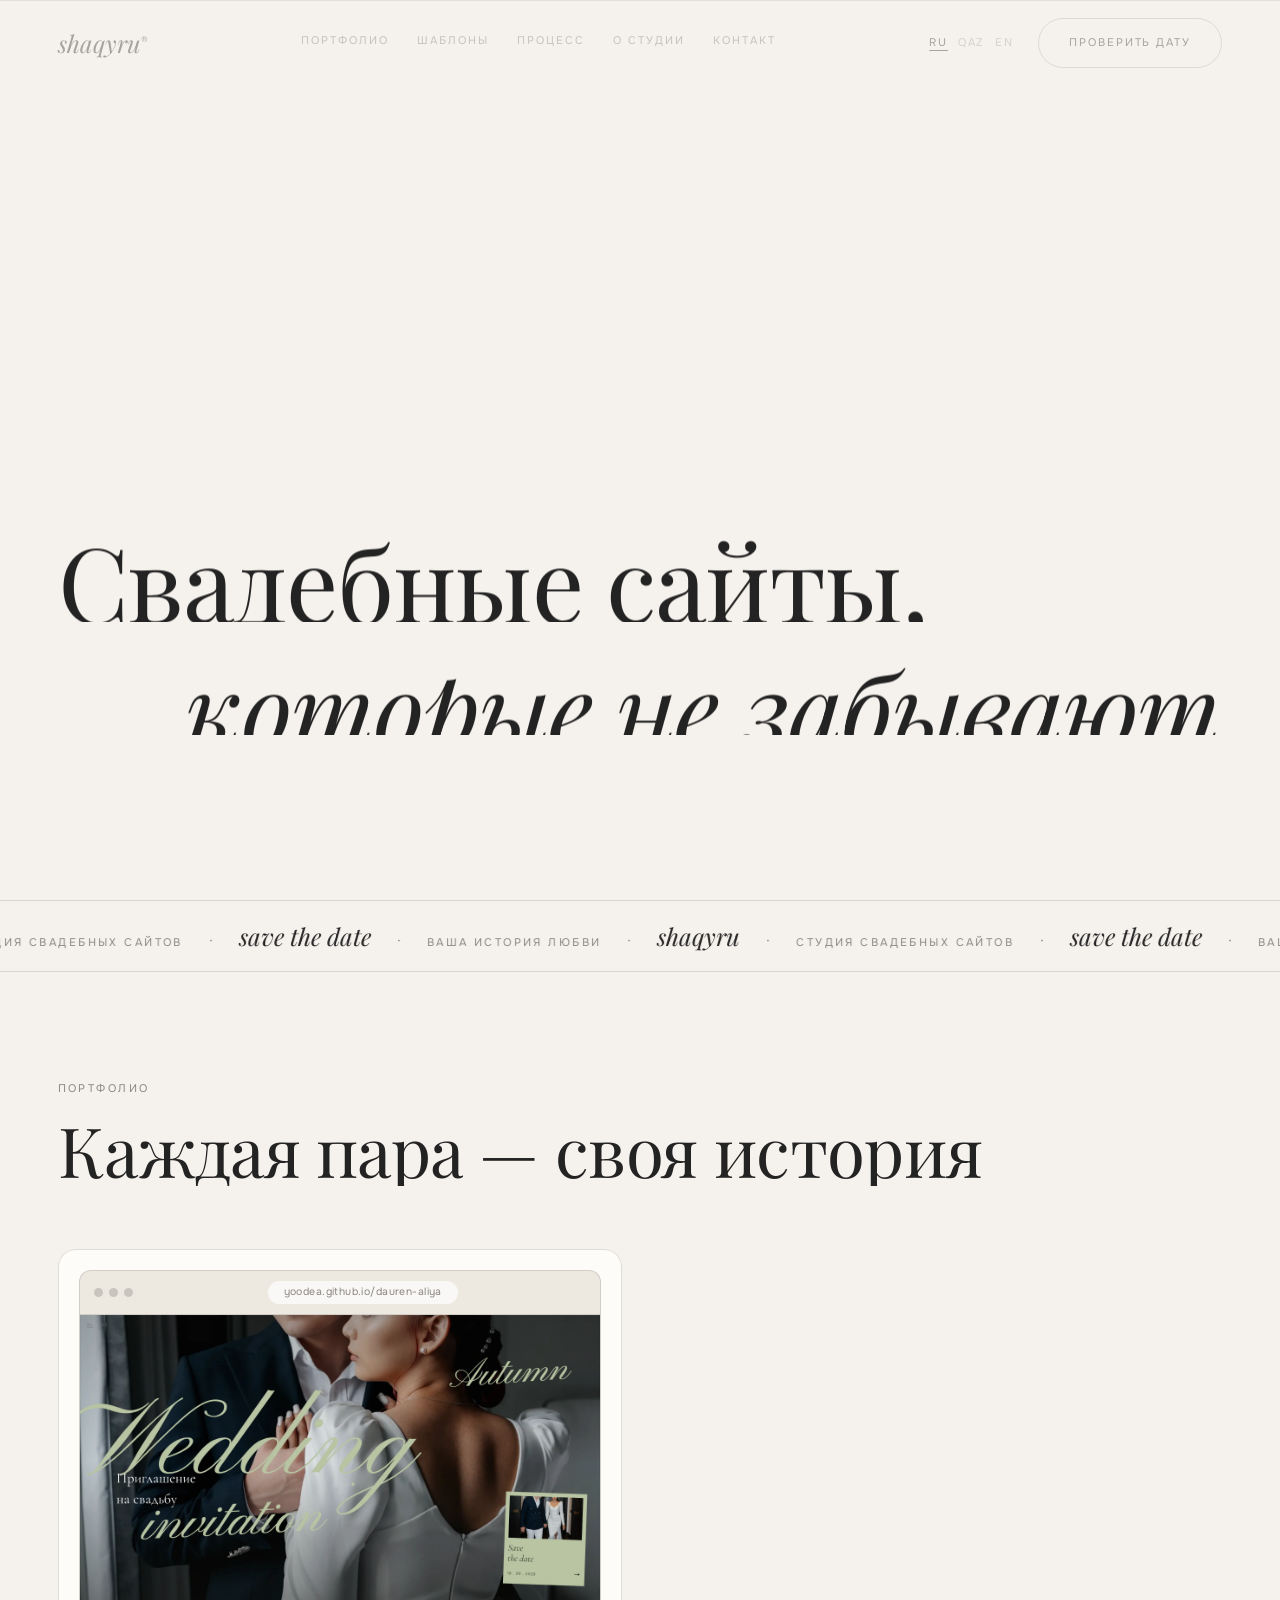
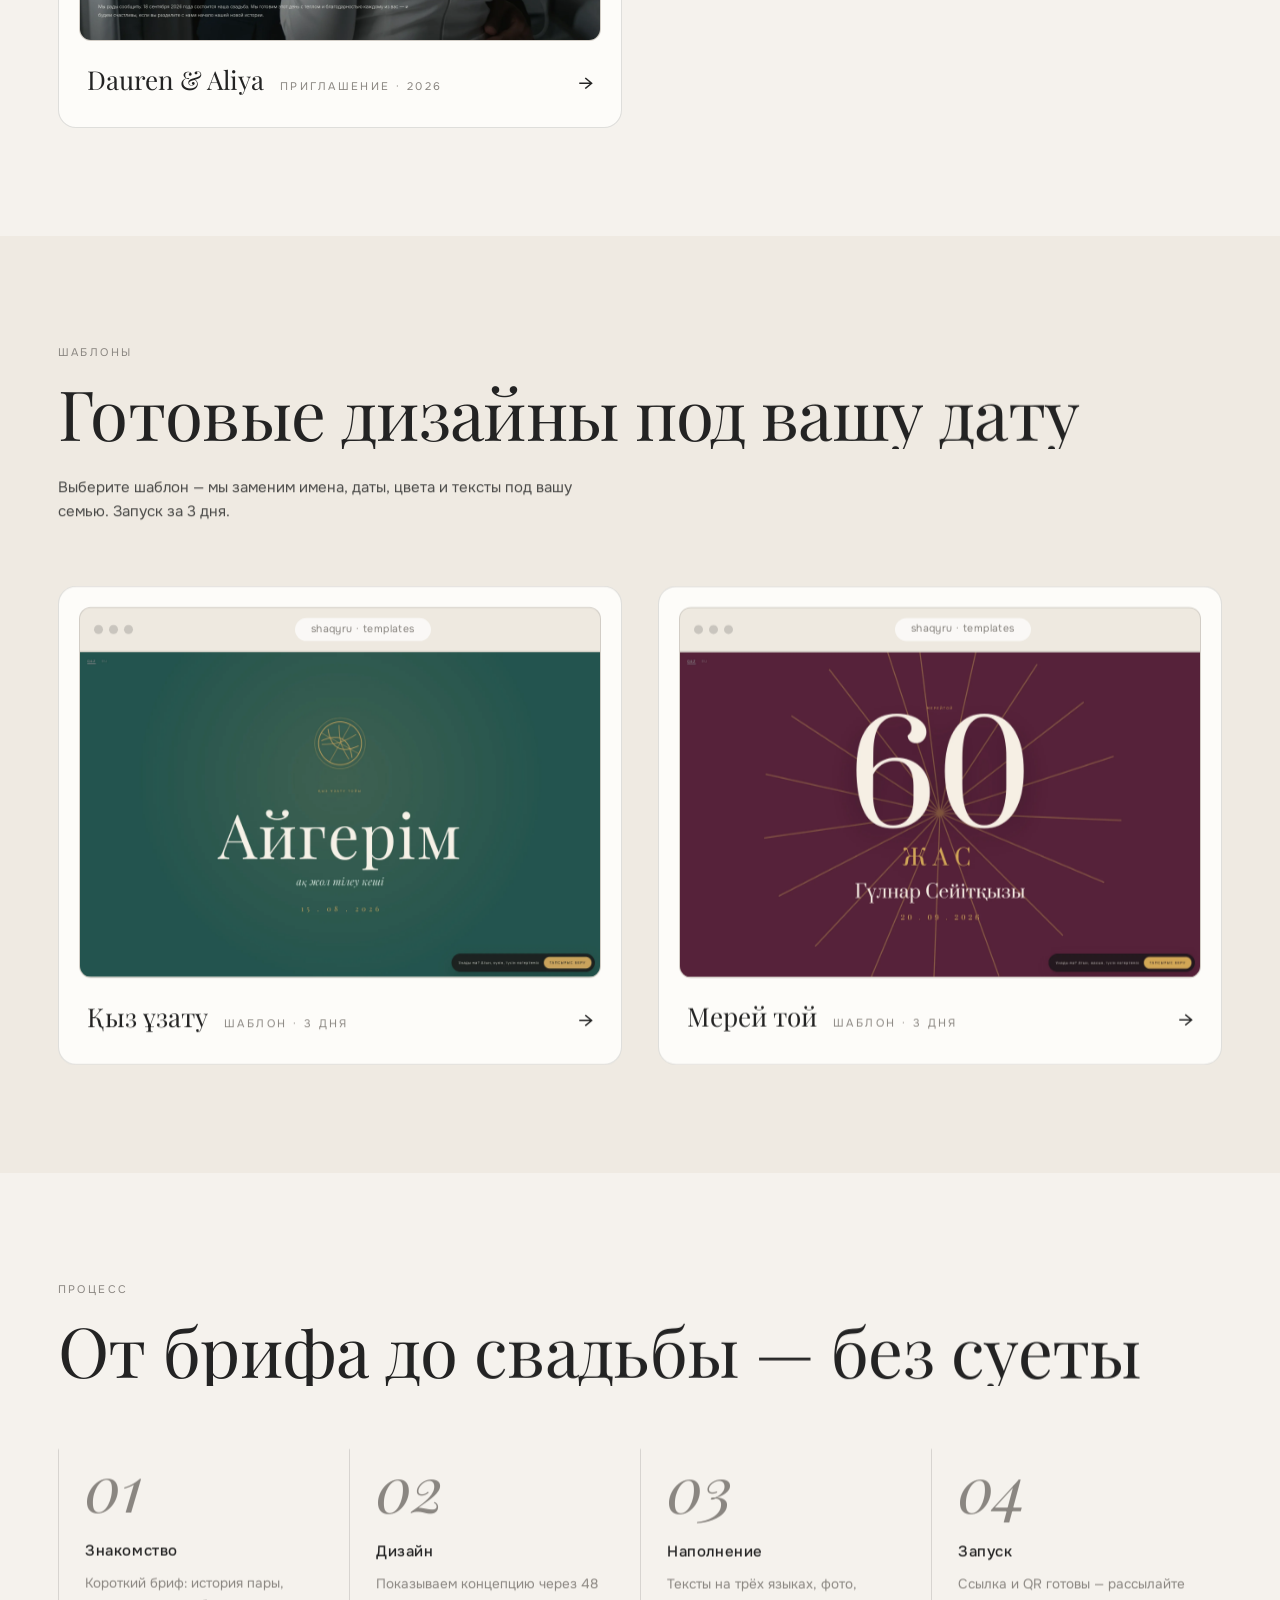
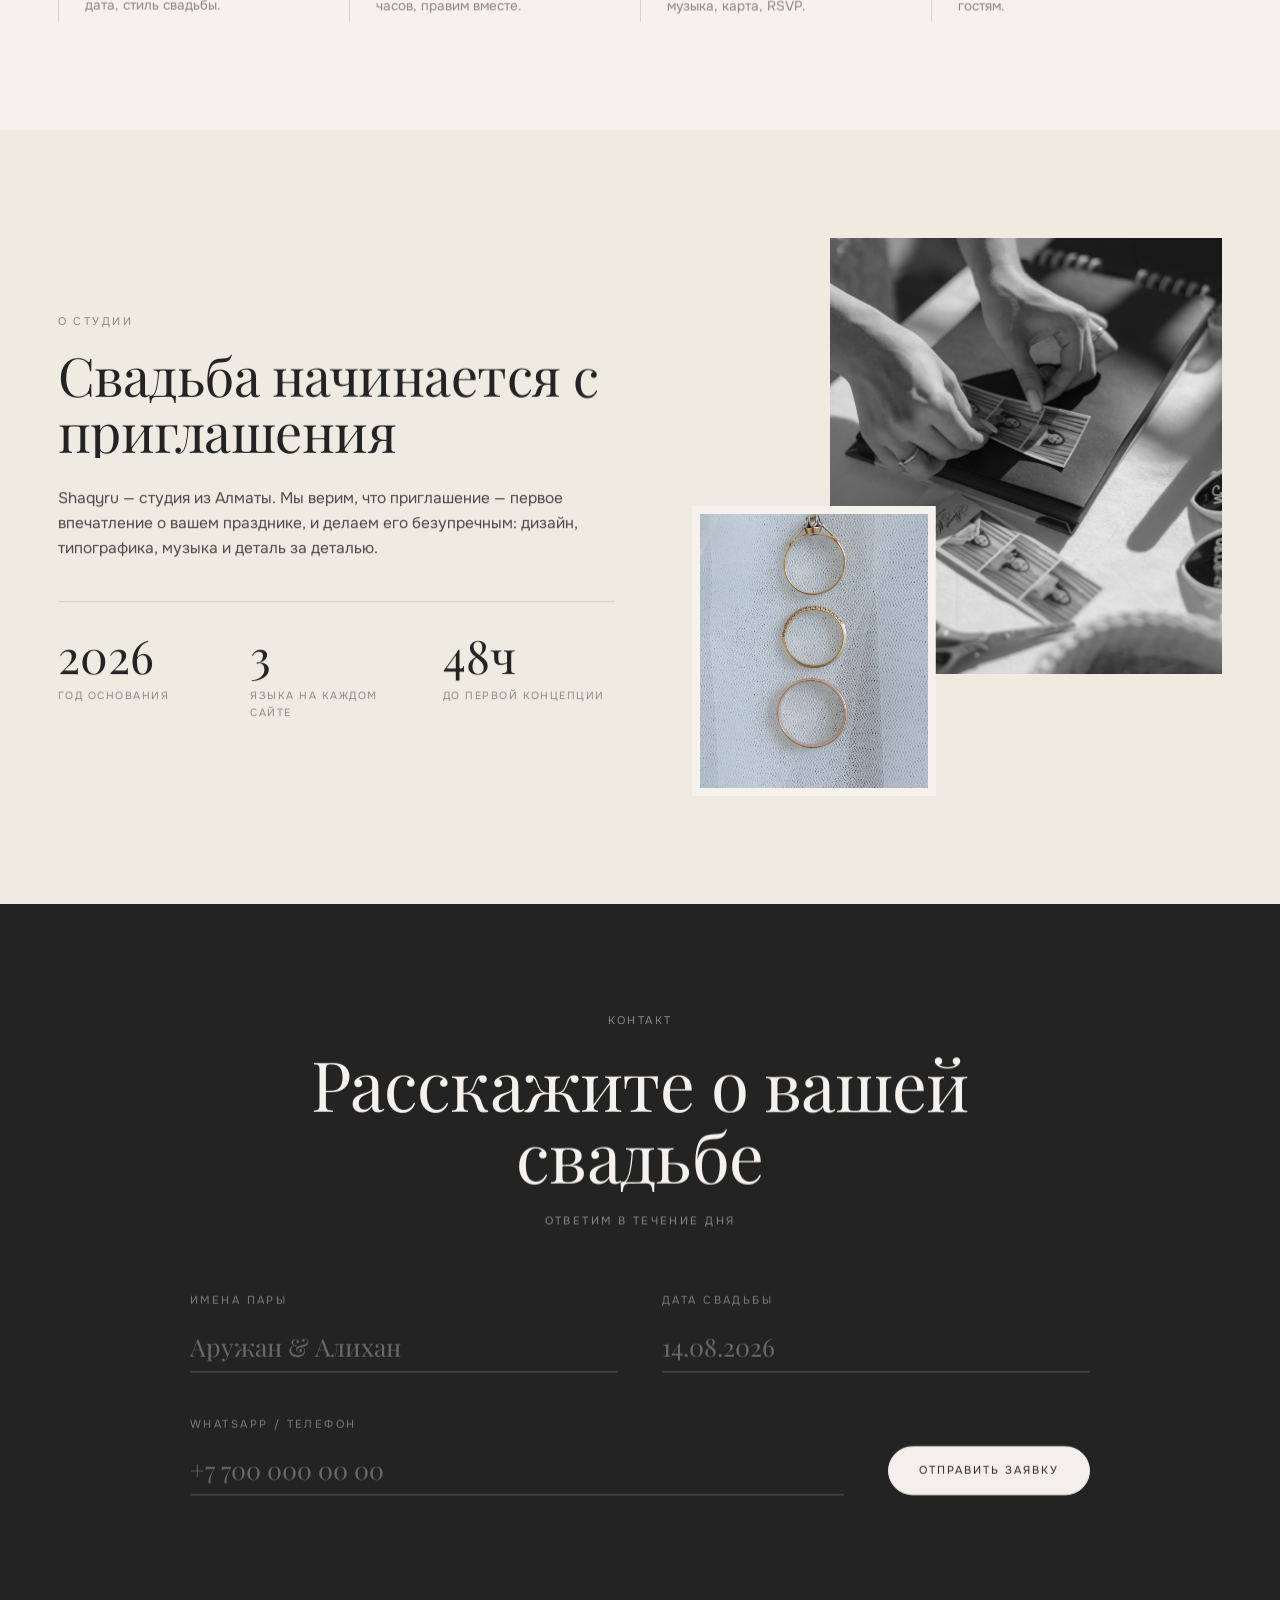
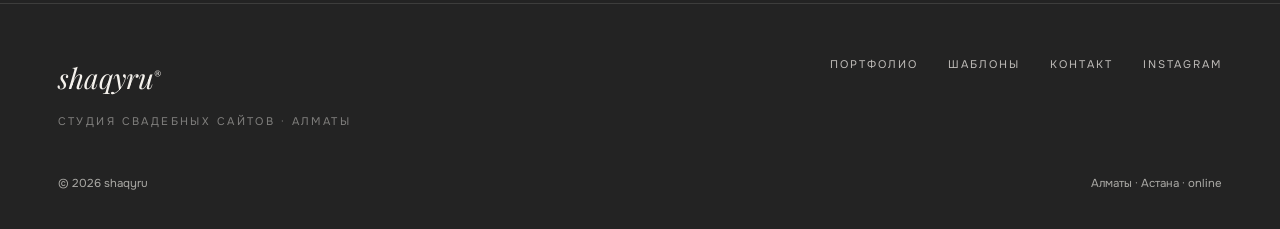
==== commit 50b23e3b: "Two photo-free invitation templates + Templates section templates/kyz-uzatu: deep teal, rotating sha" ====
--- a/index.html
+++ b/index.html
@@ -18,7 +18,7 @@
 <link rel="preconnect" href="https://fonts.googleapis.com">
 <link rel="preconnect" href="https://fonts.gstatic.com" crossorigin>
 <link href="https://fonts.googleapis.com/css2?family=Playfair+Display:ital,wght@0,400;0,500;1,400;1,500&family=Onest:wght@300;400;500&display=swap" rel="stylesheet">
-<link rel="stylesheet" href="styles.css?v=fonts1">
+<link rel="stylesheet" href="styles.css?v=tpl1">
 </head>
 <body>
 
@@ -38,6 +38,7 @@
   <a href="#top" class="nav-logo">shaqyru<sup style="font-size:10px; font-style:normal">®</sup></a>
   <nav class="nav-links">
     <a class="roll" data-i18n="nav_folio" href="#portfolio">Портфолио</a>
+    <a class="roll" data-i18n="nav_tpl" href="#templates">Шаблоны</a>
     <a class="roll" data-i18n="nav_process" href="#process">Процесс</a>
     <a class="roll" data-i18n="nav_about" href="#about">О студии</a>
     <a class="roll" data-i18n="nav_contact" href="#contact">Контакт</a>
@@ -57,6 +58,7 @@
 <div id="mmenu" aria-hidden="true">
   <nav class="mmenu-links">
     <a data-i18n="nav_folio" href="#portfolio">Портфолио</a>
+    <a data-i18n="nav_tpl" href="#templates">Шаблоны</a>
     <a data-i18n="nav_process" href="#process">Процесс</a>
     <a data-i18n="nav_about" href="#about">О студии</a>
     <a data-i18n="nav_contact" href="#contact">Контакт</a>
@@ -124,6 +126,45 @@
       <div class="wc-meta">
         <span class="wc-name">Dauren &amp; Aliya</span>
         <span class="label" data-i18n="folio_tag">приглашение · 2026</span>
+        <span class="wc-arrow">→</span>
+      </div>
+    </a>
+  </div>
+</section>
+
+<!-- шаблоны -->
+<section id="templates" style="background:var(--cream-2)">
+  <div class="sec-head">
+    <span class="label" data-i18n="tpl_label">Шаблоны</span>
+    <h2 class="sec-title" data-i18n="tpl_title">Готовые дизайны под вашу дату</h2>
+    <p class="rv" style="margin:26px 0 0; max-width:520px; color:var(--ink-soft)" data-i18n="tpl_note">Выберите шаблон — мы заменим имена, даты, цвета и тексты под вашу семью. Запуск за 3 дня.</p>
+  </div>
+  <div class="work-grid">
+    <a class="work-card rv" href="templates/kyz-uzatu/" target="_blank" rel="noopener">
+      <div class="wc-browser">
+        <div class="wc-bar" aria-hidden="true">
+          <span class="wc-dot"></span><span class="wc-dot"></span><span class="wc-dot"></span>
+          <span class="wc-url">shaqyru · templates</span>
+        </div>
+        <div class="wc-shot"><img src="uploads/tpl-kyz.webp" alt="Шаблон приглашения на қыз ұзату" loading="lazy"></div>
+      </div>
+      <div class="wc-meta">
+        <span class="wc-name">Қыз ұзату</span>
+        <span class="label" data-i18n="tpl_tag">шаблон · 3 дня</span>
+        <span class="wc-arrow">→</span>
+      </div>
+    </a>
+    <a class="work-card rv" data-d="120" href="templates/merey-toi/" target="_blank" rel="noopener">
+      <div class="wc-browser">
+        <div class="wc-bar" aria-hidden="true">
+          <span class="wc-dot"></span><span class="wc-dot"></span><span class="wc-dot"></span>
+          <span class="wc-url">shaqyru · templates</span>
+        </div>
+        <div class="wc-shot"><img src="uploads/tpl-merey.webp" alt="Шаблон приглашения на мерейтой" loading="lazy"></div>
+      </div>
+      <div class="wc-meta">
+        <span class="wc-name">Мерей той</span>
+        <span class="label" data-i18n="tpl_tag">шаблон · 3 дня</span>
         <span class="wc-arrow">→</span>
       </div>
     </a>
@@ -231,6 +272,7 @@
     </div>
     <div class="foot-links">
       <a class="roll" data-i18n="nav_folio" href="#portfolio">Портфолио</a>
+    <a class="roll" data-i18n="nav_tpl" href="#templates">Шаблоны</a>
         <a class="roll" data-i18n="nav_contact" href="#contact">Контакт</a>
       <a class="roll" href="#top">Instagram</a>
     </div>
@@ -244,12 +286,13 @@
 <script>
 window.SHQ_I18N = {
   kk: {
-    nav_folio: 'Портфолио', nav_price: 'Тарифтер', nav_process: 'Кезеңдер', nav_about: 'Студия туралы', nav_contact: 'Байланыс', nav_cta: 'Күнді тексеру',
+    nav_folio: 'Портфолио', nav_tpl: 'Үлгілер', nav_price: 'Тарифтер', nav_process: 'Кезеңдер', nav_about: 'Студия туралы', nav_contact: 'Байланыс', nav_cta: 'Күнді тексеру',
     hero_kicker: 'Үйлену тойы сайттарының студиясы · Алматы',
     hero_l1: 'Үйлену тойына арналған,', hero_l2: 'ұмытылмайтын сайттар',
     hero_sub: 'Тойыңыздың жеке сайты — жұптың тарихы, RSVP және қонақтарға қажет барлық ақпарат бір әдемі сілтемеде.',
     hero_cta: 'Күнді тексеру',
     see_project: 'Сайтты көру', folio_tag: 'шақыру · 2026',
+    tpl_label: 'Үлгілер', tpl_title: 'Күніңізге дайын дизайндар', tpl_note: 'Үлгіні таңдаңыз — есімдерді, күндерді, түстер мен мәтіндерді отбасыңызға бейімдейміз. 3 күнде іске қосамыз.', tpl_tag: 'үлгі · 3 күн',
     folio_label: 'Портфолио', folio_title: 'Әр жұптың өз тарихы бар',
     price_label: 'Тарифтер', price_title: 'Тойыңызға лайық формат',
     t1_desc: 'Коллекциядағы дайын дизайн — жылдам әрі талғаммен',
@@ -274,12 +317,13 @@
     footer_tag: 'шақыру сайттарының студиясы · Алматы'
   },
   en: {
-    nav_folio: 'Portfolio', nav_price: 'Pricing', nav_process: 'Process', nav_about: 'About', nav_contact: 'Contact', nav_cta: 'Check the date',
+    nav_folio: 'Portfolio', nav_tpl: 'Templates', nav_price: 'Pricing', nav_process: 'Process', nav_about: 'About', nav_contact: 'Contact', nav_cta: 'Check the date',
     hero_kicker: 'Wedding website studio · Almaty',
     hero_l1: 'Wedding websites', hero_l2: 'they never forget',
     hero_sub: 'A personal website for your wedding — your story, RSVP and every guest detail in one beautiful link.',
     hero_cta: 'Check the date',
     see_project: 'Visit the site', folio_tag: 'invitation · 2026',
+    tpl_label: 'Templates', tpl_title: 'Ready-made designs for your date', tpl_note: 'Pick a template — we adapt names, dates, colors and copy to your family. Live in 3 days.', tpl_tag: 'template · 3 days',
     folio_label: 'Portfolio', folio_title: 'Every couple, their own story',
     price_label: 'Pricing', price_title: 'A format for your wedding',
     t1_desc: 'A design from our collection — fast and tasteful',
@@ -308,6 +352,6 @@
 <script src="assets/gsap.min.js"></script>
 <script src="assets/ScrollTrigger.min.js"></script>
 <script src="assets/lenis.min.js"></script>
-<script src="main.js?v=fonts1"></script>
+<script src="main.js?v=tpl1"></script>
 </body>
 </html>
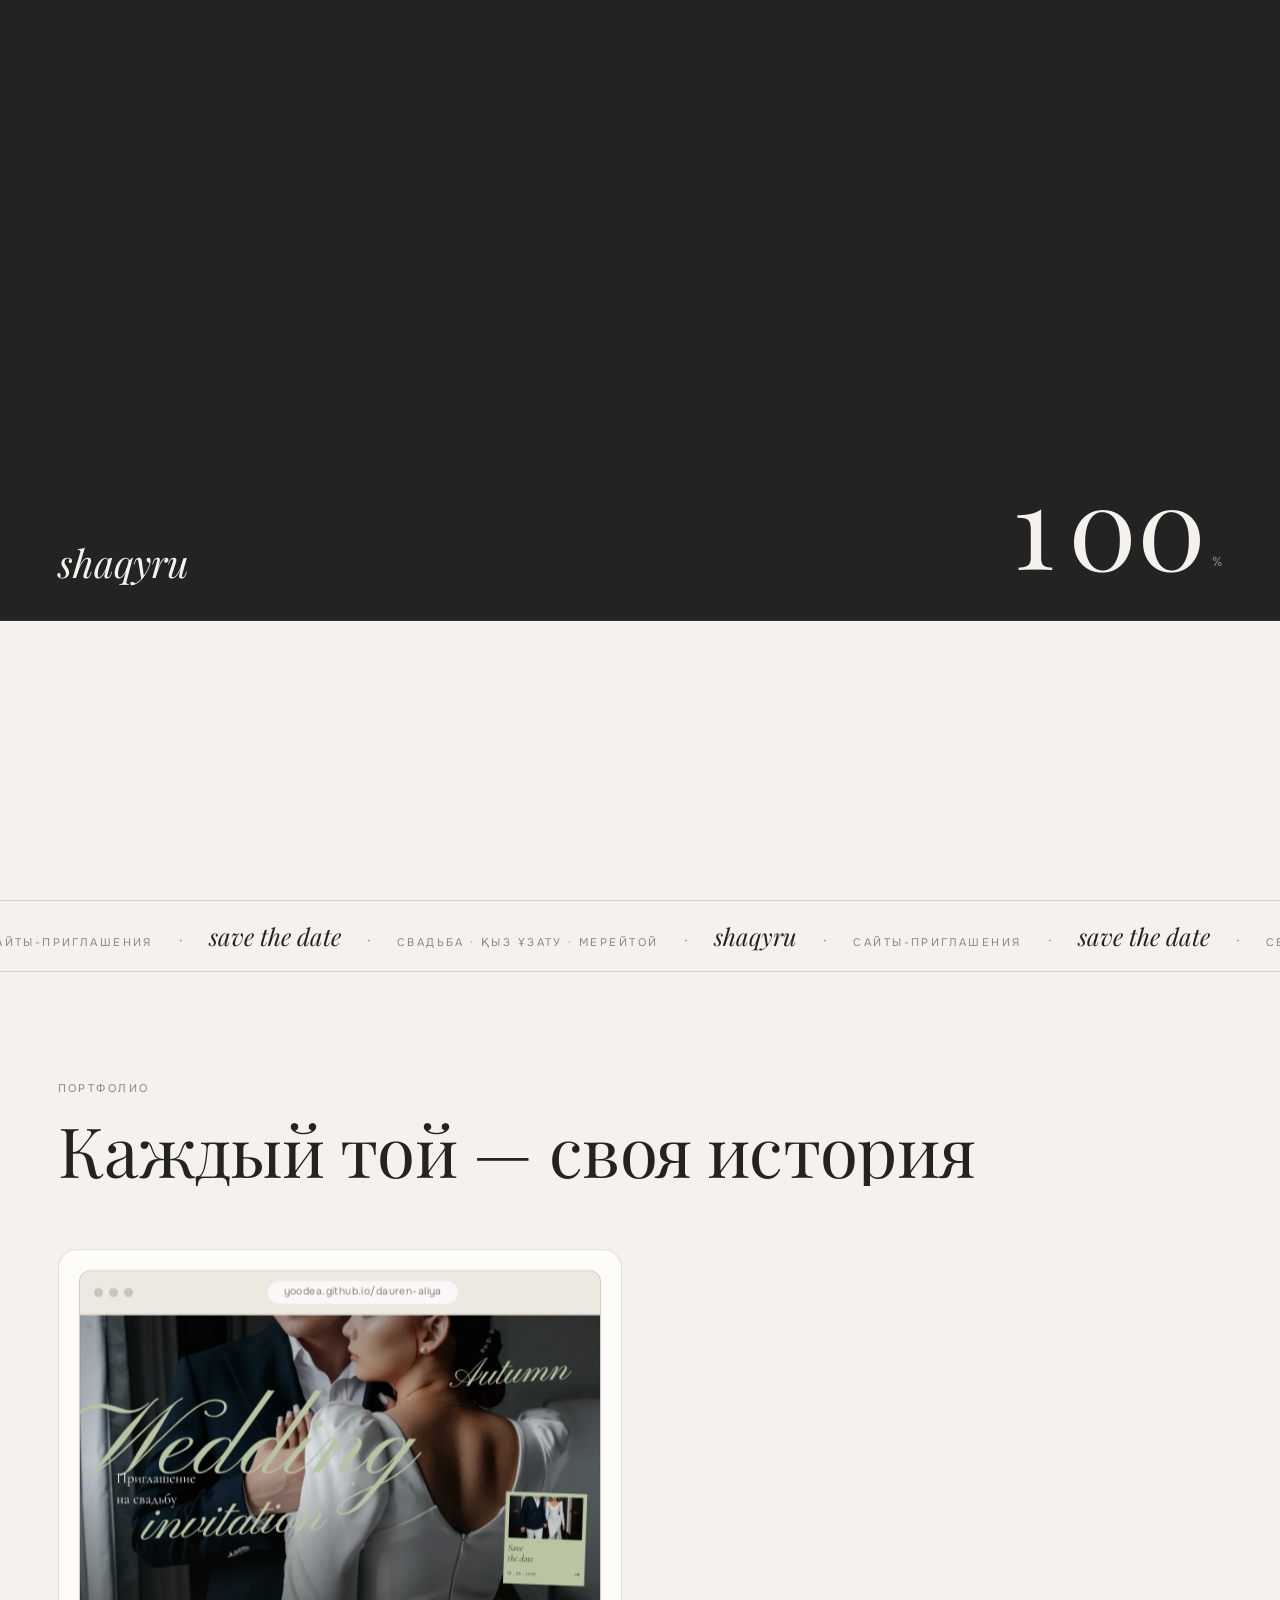
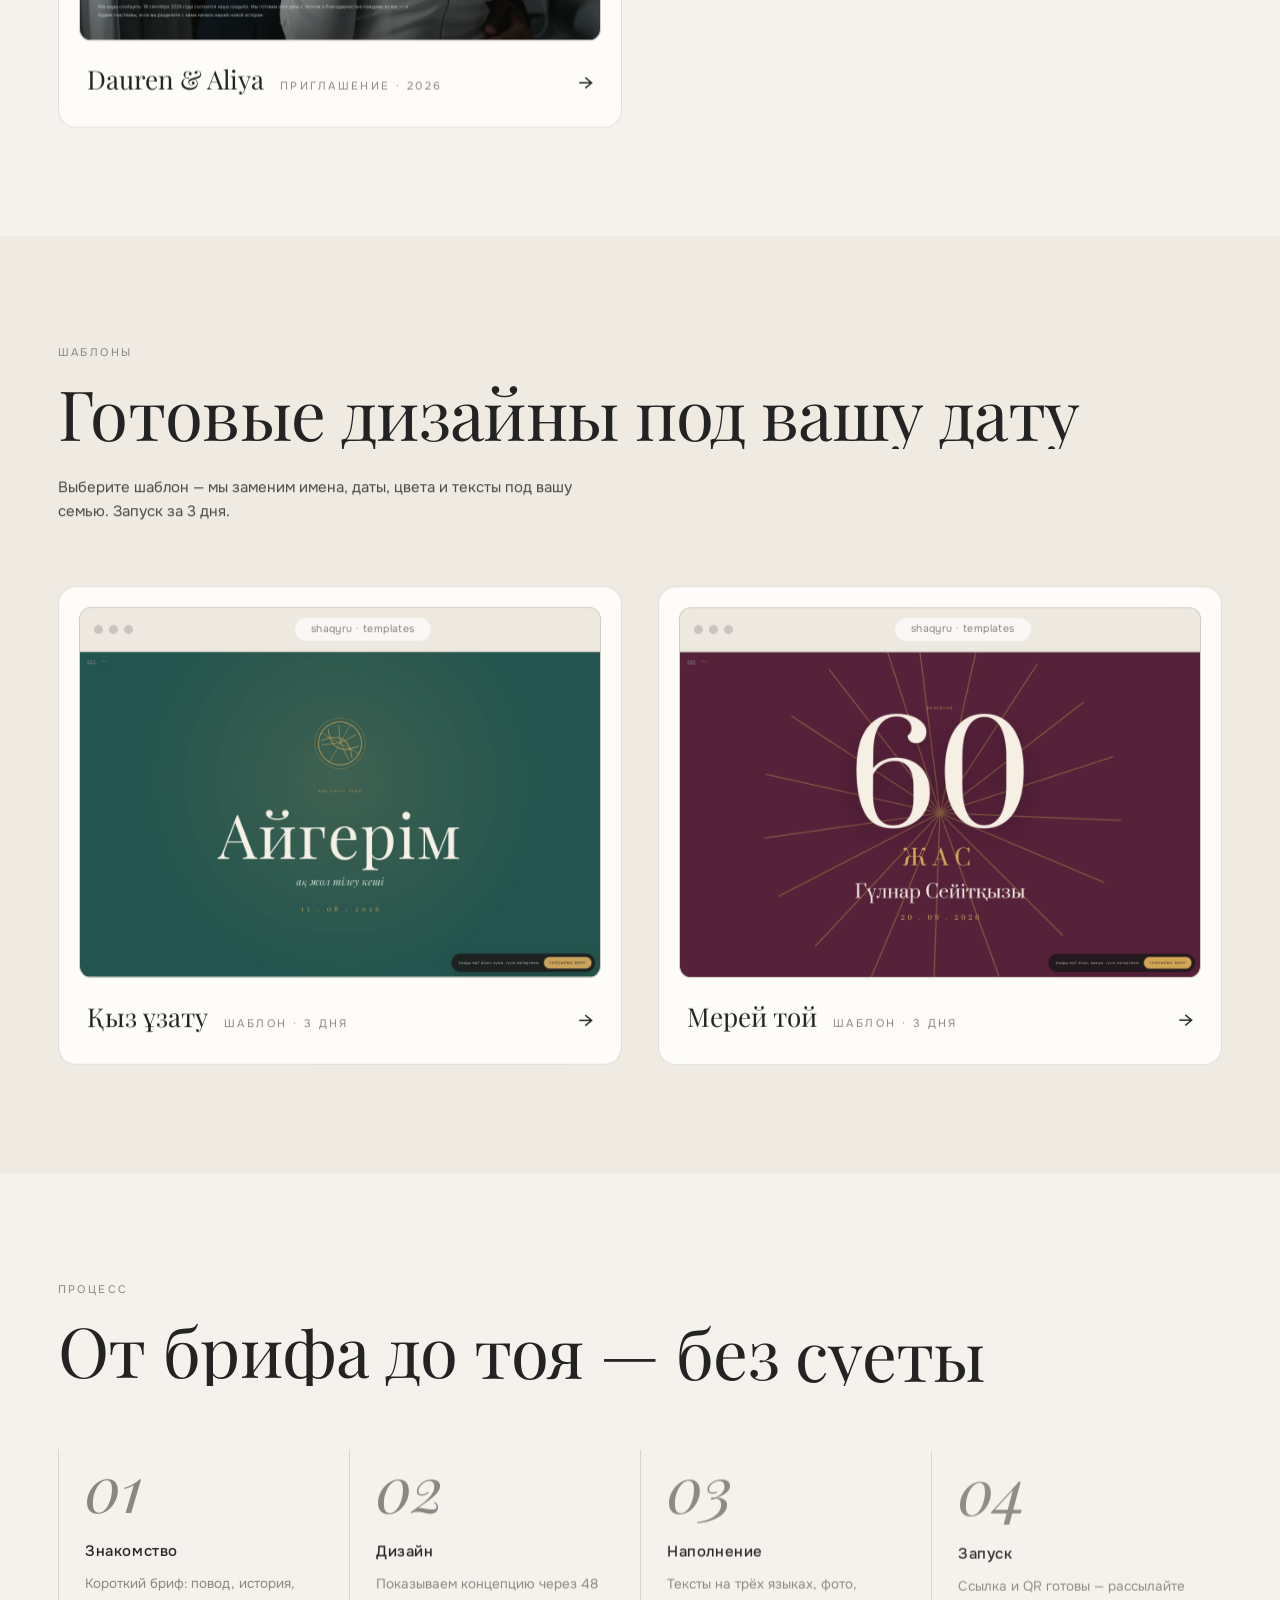
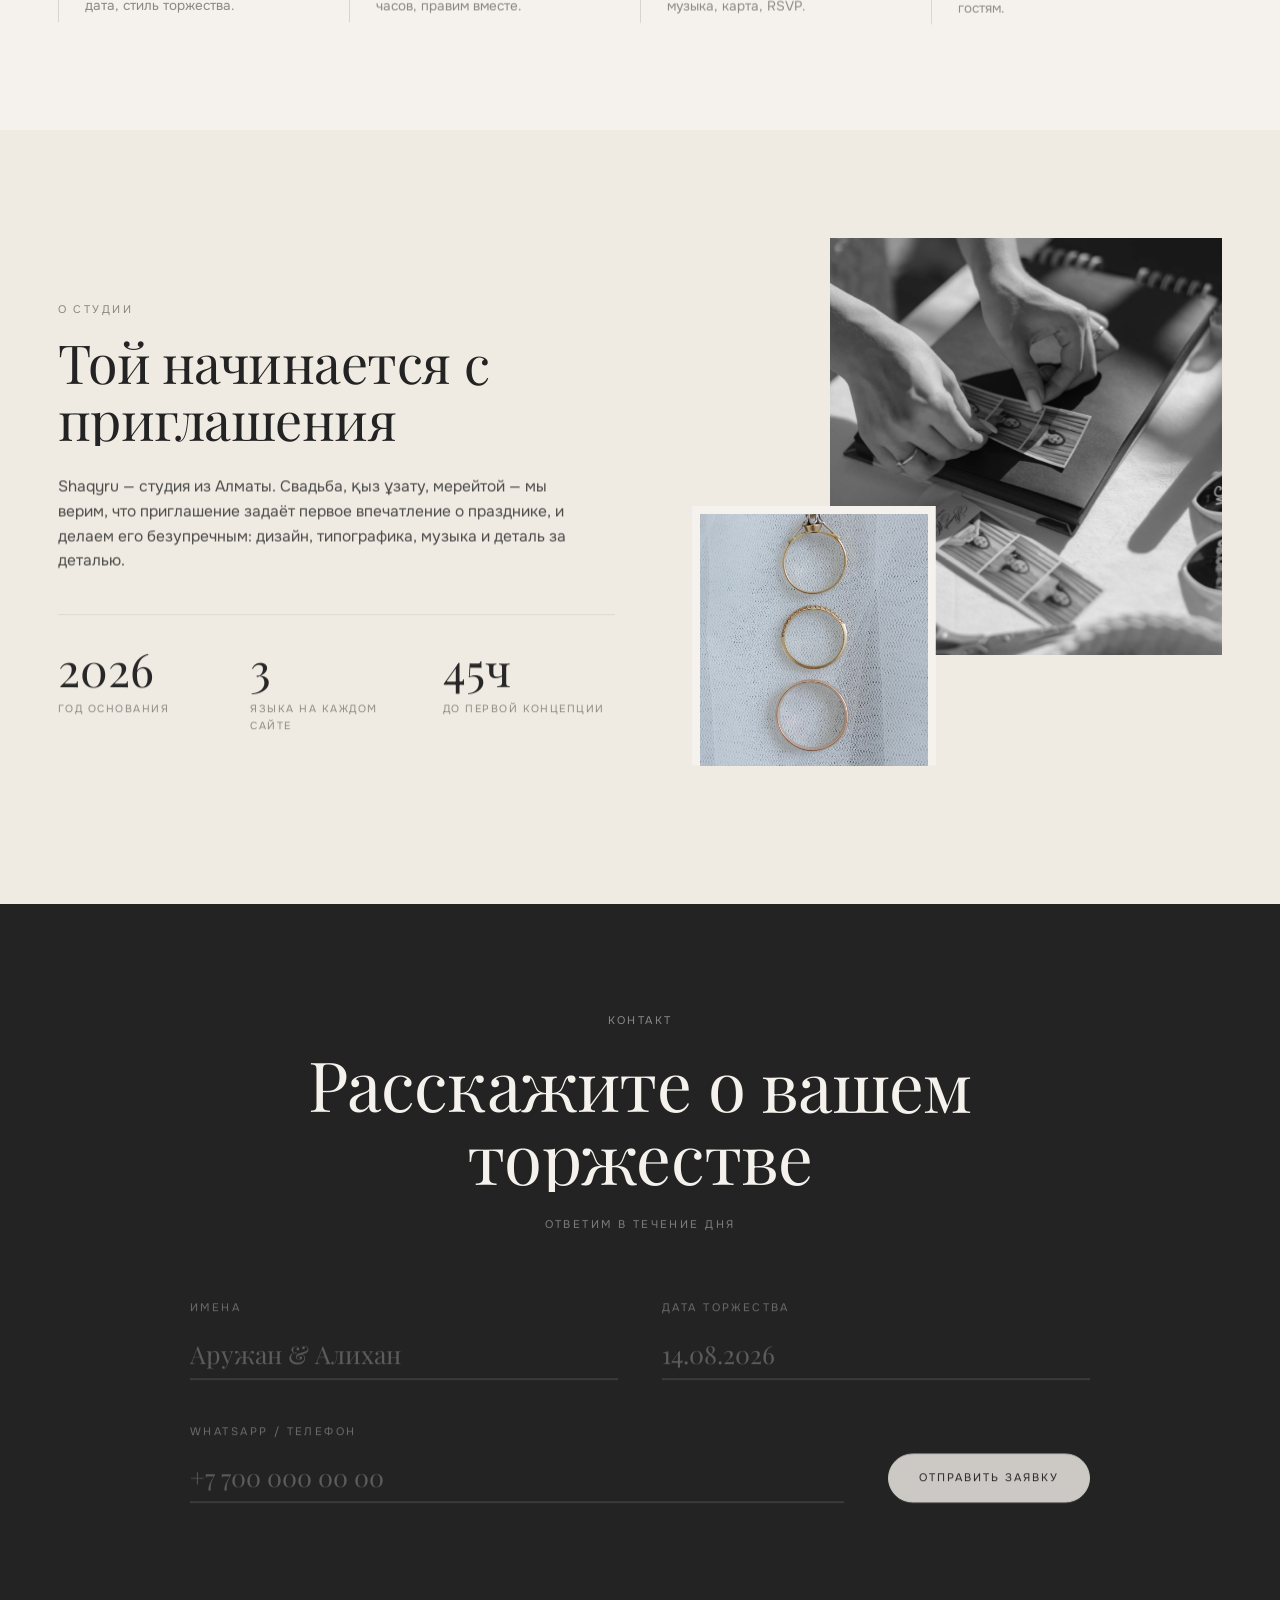
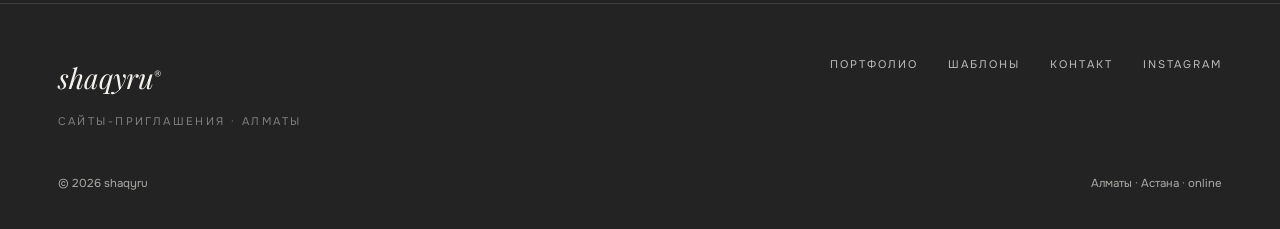
==== commit b771de6a: "Rebrand copy: invitation sites for all celebrations, not weddings only Hero, marquee, about, process" ====
--- a/index.html
+++ b/index.html
@@ -4,10 +4,10 @@
 <meta charset="utf-8">
 <meta name="viewport" content="width=device-width, initial-scale=1">
 <script>document.documentElement.classList.add('js')</script>
-<title>shaqyru — студия свадебных сайтов</title>
-<meta name="description" content="Персональные свадебные сайты: история пары, RSVP и вся информация для гостей в одной красивой ссылке. Алматы · Астана · online.">
-<meta property="og:title" content="shaqyru — студия свадебных сайтов">
-<meta property="og:description" content="Персональный сайт вашей свадьбы — история пары, RSVP и вся информация для гостей в одной красивой ссылке.">
+<title>shaqyru — сайты-приглашения для ваших торжеств</title>
+<meta name="description" content="Сайты-приглашения для свадеб, қыз ұзату и мерейтоев: история, RSVP и вся информация для гостей в одной красивой ссылке. Алматы · Астана · online.">
+<meta property="og:title" content="shaqyru — сайты-приглашения для ваших торжеств">
+<meta property="og:description" content="Свадьба, қыз ұзату или мерейтой — персональный сайт вашего торжества в одной красивой ссылке.">
 <meta property="og:type" content="website">
 <meta property="og:url" content="https://yoodea.github.io/shaqyru/">
 <meta property="og:image" content="https://yoodea.github.io/shaqyru/og.jpg">
@@ -18,7 +18,7 @@
 <link rel="preconnect" href="https://fonts.googleapis.com">
 <link rel="preconnect" href="https://fonts.gstatic.com" crossorigin>
 <link href="https://fonts.googleapis.com/css2?family=Playfair+Display:ital,wght@0,400;0,500;1,400;1,500&family=Onest:wght@300;400;500&display=swap" rel="stylesheet">
-<link rel="stylesheet" href="styles.css?v=tpl1">
+<link rel="stylesheet" href="styles.css?v=brand1">
 </head>
 <body>
 
@@ -63,7 +63,7 @@
     <a data-i18n="nav_about" href="#about">О студии</a>
     <a data-i18n="nav_contact" href="#contact">Контакт</a>
   </nav>
-  <div class="mmenu-foot label" data-i18n="footer_tag">студия свадебных сайтов · Алматы</div>
+  <div class="mmenu-foot label" data-i18n="footer_tag">сайты-приглашения · Алматы</div>
 </div>
 
 <!-- шторка перехода между страницами -->
@@ -71,13 +71,13 @@
 
 <!-- hero -->
 <section class="hero" id="top">
-  <div class="label hero-kicker" data-i18n="hero_kicker">Студия свадебных сайтов · Алматы</div>
+  <div class="label hero-kicker" data-i18n="hero_kicker">Сайты-приглашения для ваших торжеств · Алматы</div>
   <h1 class="hero-title">
-    <span class="line"><span class="inner"><span data-i18n="hero_l1">Свадебные сайты,</span><span class="hero-fig"><img src="uploads/Image from Kosaev (21).webp" alt="" loading="eager"></span></span></span>
+    <span class="line"><span class="inner"><span data-i18n="hero_l1">Приглашения,</span><span class="hero-fig"><img src="uploads/Image from Kosaev (21).webp" alt="" loading="eager"></span></span></span>
     <span class="line"><span class="inner"><span class="hero-fig"><img src="uploads/Image from Kosaev (13).webp" alt="" loading="eager"></span><em data-i18n="hero_l2">которые не забывают</em></span></span>
   </h1>
   <div class="hero-foot">
-    <p class="hero-sub" data-i18n="hero_sub">Персональный сайт вашей свадьбы — история пары, RSVP и вся информация для гостей в одной красивой ссылке.</p>
+    <p class="hero-sub" data-i18n="hero_sub">Свадьба, қыз ұзату или мерейтой — персональный сайт вашего торжества: история, RSVP и вся информация для гостей в одной красивой ссылке.</p>
     <a href="#contact" class="pill solid"><span class="lbl" data-i18n="hero_cta">Проверить дату</span></a>
   </div>
 </section>
@@ -87,23 +87,23 @@
   <div class="track">
     <div class="chunk">
       <span class="serif">shaqyru</span><span class="dot">·</span>
-      <span class="label">студия свадебных сайтов</span><span class="dot">·</span>
+      <span class="label">сайты-приглашения</span><span class="dot">·</span>
       <span class="serif">save the date</span><span class="dot">·</span>
-      <span class="label">ваша история любви</span><span class="dot">·</span>
+      <span class="label">свадьба · қыз ұзату · мерейтой</span><span class="dot">·</span>
       <span class="serif">shaqyru</span><span class="dot">·</span>
-      <span class="label">студия свадебных сайтов</span><span class="dot">·</span>
+      <span class="label">сайты-приглашения</span><span class="dot">·</span>
       <span class="serif">save the date</span><span class="dot">·</span>
-      <span class="label">ваша история любви</span><span class="dot">·</span>
+      <span class="label">свадьба · қыз ұзату · мерейтой</span><span class="dot">·</span>
     </div>
     <div class="chunk">
       <span class="serif">shaqyru</span><span class="dot">·</span>
-      <span class="label">студия свадебных сайтов</span><span class="dot">·</span>
+      <span class="label">сайты-приглашения</span><span class="dot">·</span>
       <span class="serif">save the date</span><span class="dot">·</span>
-      <span class="label">ваша история любви</span><span class="dot">·</span>
+      <span class="label">свадьба · қыз ұзату · мерейтой</span><span class="dot">·</span>
       <span class="serif">shaqyru</span><span class="dot">·</span>
-      <span class="label">студия свадебных сайтов</span><span class="dot">·</span>
+      <span class="label">сайты-приглашения</span><span class="dot">·</span>
       <span class="serif">save the date</span><span class="dot">·</span>
-      <span class="label">ваша история любви</span><span class="dot">·</span>
+      <span class="label">свадьба · қыз ұзату · мерейтой</span><span class="dot">·</span>
     </div>
   </div>
 </div>
@@ -112,7 +112,7 @@
 <section id="portfolio">
   <div class="sec-head">
     <span class="label" data-i18n="folio_label">Портфолио</span>
-    <h2 class="sec-title" data-i18n="folio_title">Каждая пара — своя история</h2>
+    <h2 class="sec-title" data-i18n="folio_title">Каждый той — своя история</h2>
   </div>
   <div class="work-grid">
     <a class="work-card rv" href="https://yoodea.github.io/dauren-aliya/" target="_blank" rel="noopener">
@@ -175,13 +175,13 @@
 <section id="process">
   <div class="sec-head">
     <span class="label" data-i18n="process_label">Процесс</span>
-    <h2 class="sec-title" data-i18n="process_title">От брифа до свадьбы — без суеты</h2>
+    <h2 class="sec-title" data-i18n="process_title">От брифа до тоя — без суеты</h2>
   </div>
   <div class="steps">
     <div class="step rv">
       <div class="n">01</div>
       <h3 data-i18n="s1t">Знакомство</h3>
-      <p data-i18n="s1d">Короткий бриф: история пары, дата, стиль свадьбы.</p>
+      <p data-i18n="s1d">Короткий бриф: повод, история, дата, стиль торжества.</p>
     </div>
     <div class="step rv" data-d="100">
       <div class="n">02</div>
@@ -207,9 +207,9 @@
     <div class="about-copy">
       <div class="sec-head" style="margin-bottom:28px">
         <span class="label" data-i18n="about_label">О студии</span>
-        <h2 class="sec-title" data-i18n="about_title" style="font-size:clamp(34px,4.2vw,64px)">Свадьба начинается с приглашения</h2>
-      </div>
-      <p class="rv" data-i18n="about_p1">Shaqyru — студия из Алматы. Мы верим, что приглашение — первое впечатление о вашем празднике, и делаем его безупречным: дизайн, типографика, музыка и деталь за деталью.</p>
+        <h2 class="sec-title" data-i18n="about_title" style="font-size:clamp(34px,4.2vw,64px)">Той начинается с приглашения</h2>
+      </div>
+      <p class="rv" data-i18n="about_p1">Shaqyru — студия из Алматы. Свадьба, қыз ұзату, мерейтой — мы верим, что приглашение задаёт первое впечатление о празднике, и делаем его безупречным: дизайн, типографика, музыка и деталь за деталью.</p>
       <div class="stats rv" data-d="100">
         <div class="stat">
           <div class="v">2026</div>
@@ -238,16 +238,16 @@
 <section id="contact" class="contact">
   <div class="contact-inner">
     <span class="label" style="display:block; margin-bottom:18px" data-i18n="contact_label">Контакт</span>
-    <h2 class="sec-title" data-i18n="contact_title">Расскажите о вашей свадьбе</h2>
+    <h2 class="sec-title" data-i18n="contact_title">Расскажите о вашем торжестве</h2>
     <p class="label rv" style="margin-top:20px" data-i18n="f_note">Ответим в течение дня</p>
     <form id="leadForm" class="rv" data-d="120">
       <div class="f-row">
         <label class="f-cell">
-          <span class="label" data-i18n="f_names">Имена пары</span>
+          <span class="label" data-i18n="f_names">Имена</span>
           <input type="text" name="names" placeholder="Аружан & Алихан" autocomplete="off">
         </label>
         <label class="f-cell">
-          <span class="label" data-i18n="f_date">Дата свадьбы</span>
+          <span class="label" data-i18n="f_date">Дата торжества</span>
           <input type="text" name="date" placeholder="14.08.2026" autocomplete="off">
         </label>
       </div>
@@ -268,7 +268,7 @@
   <div class="foot-top">
     <div>
       <div class="foot-brand">shaqyru<sup style="font-size:11px; font-style:normal">®</sup></div>
-      <div class="label" style="margin-top:12px; color:rgba(245,242,237,.45)" data-i18n="footer_tag">студия свадебных сайтов · Алматы</div>
+      <div class="label" style="margin-top:12px; color:rgba(245,242,237,.45)" data-i18n="footer_tag">сайты-приглашения · Алматы</div>
     </div>
     <div class="foot-links">
       <a class="roll" data-i18n="nav_folio" href="#portfolio">Портфолио</a>
@@ -287,13 +287,13 @@
 window.SHQ_I18N = {
   kk: {
     nav_folio: 'Портфолио', nav_tpl: 'Үлгілер', nav_price: 'Тарифтер', nav_process: 'Кезеңдер', nav_about: 'Студия туралы', nav_contact: 'Байланыс', nav_cta: 'Күнді тексеру',
-    hero_kicker: 'Үйлену тойы сайттарының студиясы · Алматы',
-    hero_l1: 'Үйлену тойына арналған,', hero_l2: 'ұмытылмайтын сайттар',
-    hero_sub: 'Тойыңыздың жеке сайты — жұптың тарихы, RSVP және қонақтарға қажет барлық ақпарат бір әдемі сілтемеде.',
+    hero_kicker: 'Тойларыңызға арналған шақыру-сайттар · Алматы',
+    hero_l1: 'Ұмытылмайтын', hero_l2: 'шақыру-сайттар',
+    hero_sub: 'Үйлену тойы, қыз ұзату немесе мерейтой — тойыңыздың жеке сайты: тарих, RSVP және қонақтарға қажет барлық ақпарат бір әдемі сілтемеде.',
     hero_cta: 'Күнді тексеру',
     see_project: 'Сайтты көру', folio_tag: 'шақыру · 2026',
     tpl_label: 'Үлгілер', tpl_title: 'Күніңізге дайын дизайндар', tpl_note: 'Үлгіні таңдаңыз — есімдерді, күндерді, түстер мен мәтіндерді отбасыңызға бейімдейміз. 3 күнде іске қосамыз.', tpl_tag: 'үлгі · 3 күн',
-    folio_label: 'Портфолио', folio_title: 'Әр жұптың өз тарихы бар',
+    folio_label: 'Портфолио', folio_title: 'Әр тойдың өз тарихы бар',
     price_label: 'Тарифтер', price_title: 'Тойыңызға лайық формат',
     t1_desc: 'Коллекциядағы дайын дизайн — жылдам әрі талғаммен',
     t2_desc: 'Сіздің тарихыңызға жеке дизайн',
@@ -303,28 +303,28 @@
     t3f1: '«Премиум» тарифінің бәрі', t3f2: 'Жобаның арт-директоры', t3f3: 'Анимация мен 3D-детальдар', t3f4: 'Отырғызу және дресс-код', t3f5: 'Банкеттегі QR-экран', t3f6: 'Той күнгі қолдау',
     t_badge: 'жиі таңдайды', t_cta: 'Таңдау',
     process_label: 'Кезеңдер', process_title: 'Брифтен тойға дейін — абыржусыз',
-    s1t: 'Танысу', s1d: 'Қысқа бриф: жұптың тарихы, күні, той стилі.',
+    s1t: 'Танысу', s1d: 'Қысқа бриф: той себебі, тарихы, күні, стилі.',
     s2t: 'Дизайн', s2d: '48 сағатта тұжырымдама көрсетеміз, бірге түзейміз.',
     s3t: 'Мазмұн', s3d: 'Үш тілдегі мәтін, фото, музыка, карта, RSVP.',
     s4t: 'Іске қосу', s4d: 'Сілтеме мен QR дайын — қонақтарға жіберіңіз.',
     about_label: 'Студия туралы', about_title: 'Той шақырудан басталады',
-    about_p1: 'Shaqyru — Алматыдағы студия. Шақыру — тойыңыз туралы алғашқы әсер деп сенеміз, сондықтан оны мінсіз жасаймыз: дизайн, типографика, музыка және әр детальді ойластырамыз.',
+    about_p1: 'Shaqyru — Алматыдағы студия. Үйлену тойы, қыз ұзату, мерейтой — шақыру тойдың алғашқы әсерін қалыптастырады деп сенеміз, сондықтан оны мінсіз жасаймыз: дизайн, типографика, музыка және әр детальді ойластырамыз.',
     st1: 'құрылған жыл', st2: 'тіл әр сайтта', st3: 'алғашқы тұжырымдамаға дейін',
     rev_label: 'Пікірлер', rev_title: 'Жұптарымыздың сөзі',
     contact_label: 'Байланыс', contact_title: 'Тойыңыз туралы айтыңыз',
     f_note: 'Бір күн ішінде жауап береміз',
-    f_names: 'Жұптың есімдері', f_date: 'Той күні', f_phone: 'WhatsApp / телефон', f_btn: 'Өтінім жіберу',
-    footer_tag: 'шақыру сайттарының студиясы · Алматы'
+    f_names: 'Есімдер', f_date: 'Той күні', f_phone: 'WhatsApp / телефон', f_btn: 'Өтінім жіберу',
+    footer_tag: 'шақыру-сайттар · Алматы'
   },
   en: {
     nav_folio: 'Portfolio', nav_tpl: 'Templates', nav_price: 'Pricing', nav_process: 'Process', nav_about: 'About', nav_contact: 'Contact', nav_cta: 'Check the date',
-    hero_kicker: 'Wedding website studio · Almaty',
-    hero_l1: 'Wedding websites', hero_l2: 'they never forget',
-    hero_sub: 'A personal website for your wedding — your story, RSVP and every guest detail in one beautiful link.',
+    hero_kicker: 'Invitation websites for your celebrations · Almaty',
+    hero_l1: 'Invitations', hero_l2: 'they never forget',
+    hero_sub: 'A wedding, qyz uzatu or anniversary — a personal website for your celebration: the story, RSVP and every guest detail in one beautiful link.',
     hero_cta: 'Check the date',
     see_project: 'Visit the site', folio_tag: 'invitation · 2026',
     tpl_label: 'Templates', tpl_title: 'Ready-made designs for your date', tpl_note: 'Pick a template — we adapt names, dates, colors and copy to your family. Live in 3 days.', tpl_tag: 'template · 3 days',
-    folio_label: 'Portfolio', folio_title: 'Every couple, their own story',
+    folio_label: 'Portfolio', folio_title: 'Every toi, its own story',
     price_label: 'Pricing', price_title: 'A format for your wedding',
     t1_desc: 'A design from our collection — fast and tasteful',
     t2_desc: 'A custom design of your story',
@@ -338,20 +338,20 @@
     s2t: 'Design', s2d: 'First concept in 48 hours, refined together.',
     s3t: 'Content', s3d: 'Copy in three languages, photos, music, map, RSVP.',
     s4t: 'Launch', s4d: 'Link and QR ready — send it to your guests.',
-    about_label: 'About', about_title: 'A wedding begins with the invitation',
-    about_p1: 'Shaqyru is a studio from Almaty. We believe the invitation is the first impression of your celebration — so we make it flawless: design, typography, music, detail by detail.',
+    about_label: 'About', about_title: 'A toi begins with the invitation',
+    about_p1: 'Shaqyru is a studio from Almaty. Weddings, qyz uzatu, anniversaries — we believe the invitation sets the first impression of a celebration, so we make it flawless: design, typography, music, detail by detail.',
     st1: 'founded', st2: 'languages per site', st3: 'to the first concept',
     rev_label: 'Kind words', rev_title: 'From our couples',
-    contact_label: 'Contact', contact_title: 'Tell us about your wedding',
+    contact_label: 'Contact', contact_title: 'Tell us about your celebration',
     f_note: 'We reply within a day',
-    f_names: 'Your names', f_date: 'Wedding date', f_phone: 'WhatsApp / phone', f_btn: 'Send request',
-    footer_tag: 'wedding website studio · Almaty'
+    f_names: 'Your names', f_date: 'Celebration date', f_phone: 'WhatsApp / phone', f_btn: 'Send request',
+    footer_tag: 'invitation websites · Almaty'
   }
 };
 </script>
 <script src="assets/gsap.min.js"></script>
 <script src="assets/ScrollTrigger.min.js"></script>
 <script src="assets/lenis.min.js"></script>
-<script src="main.js?v=tpl1"></script>
+<script src="main.js?v=brand1"></script>
 </body>
 </html>
